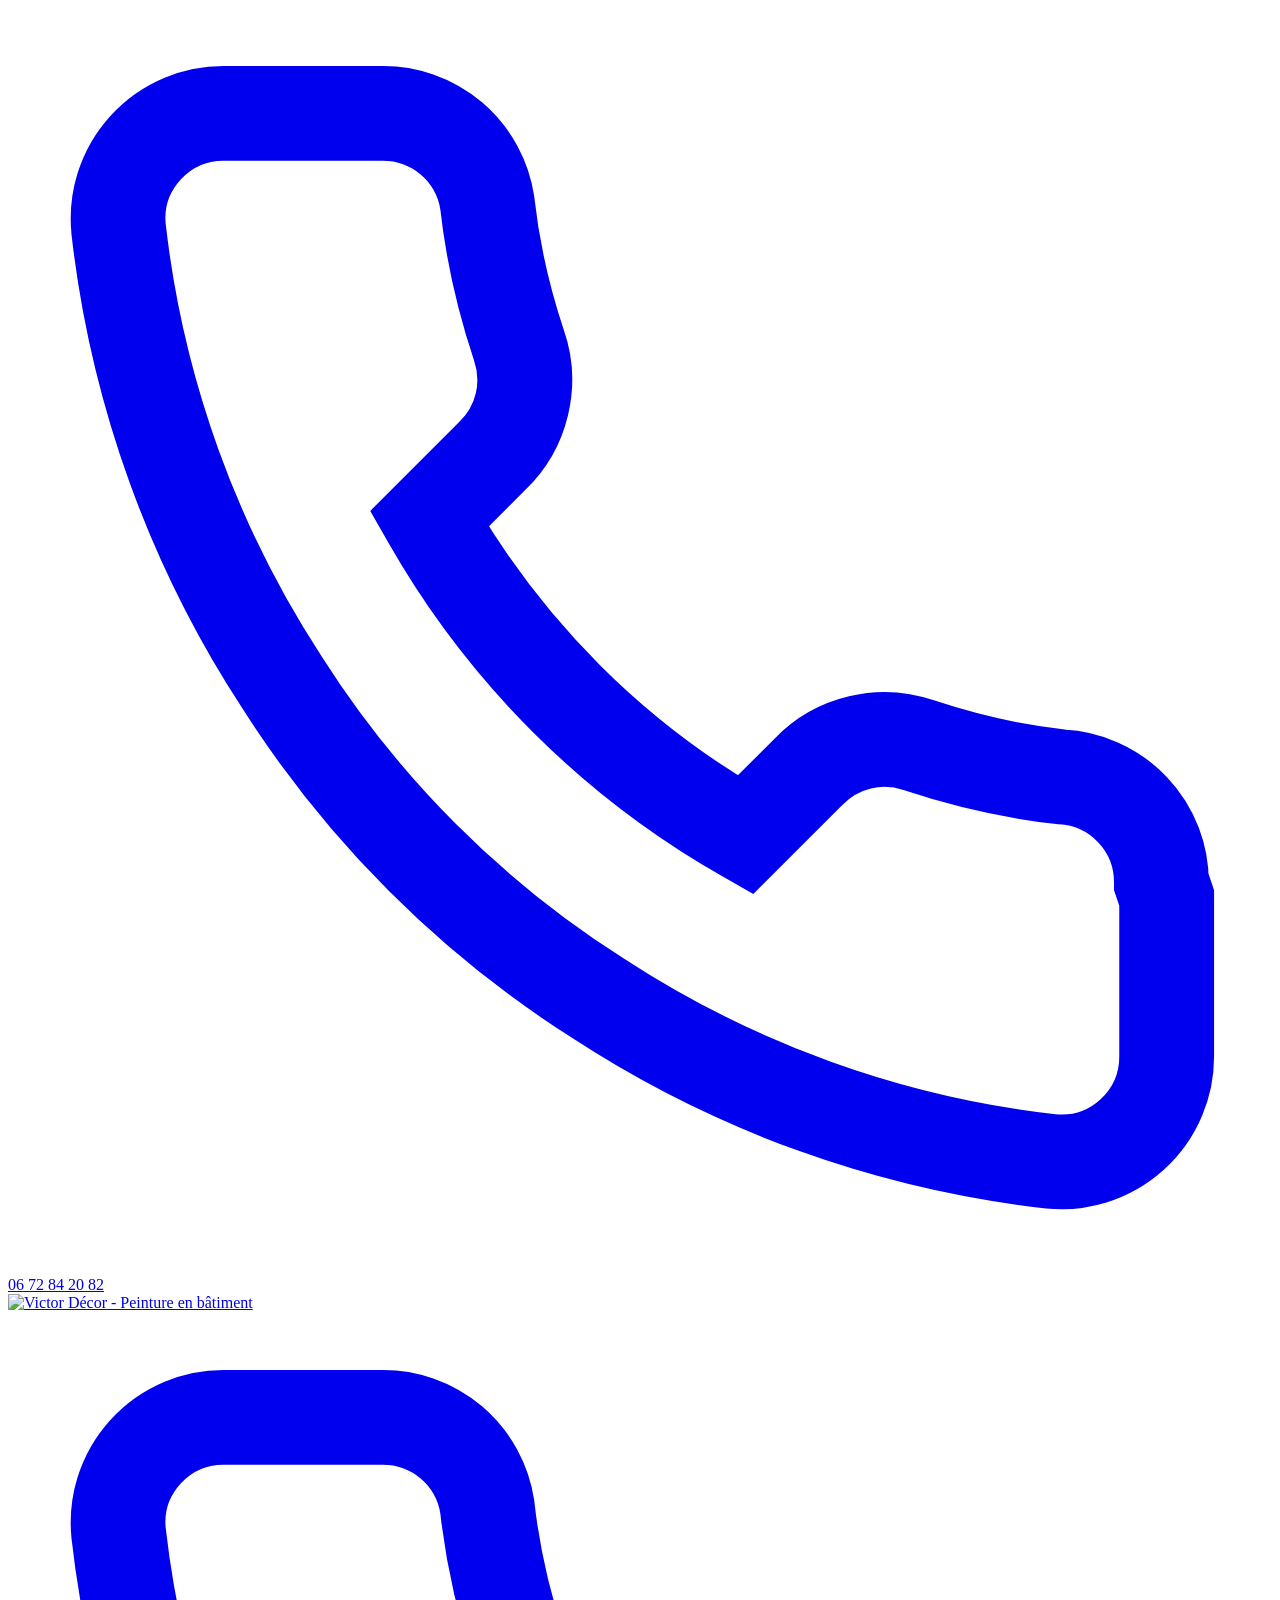
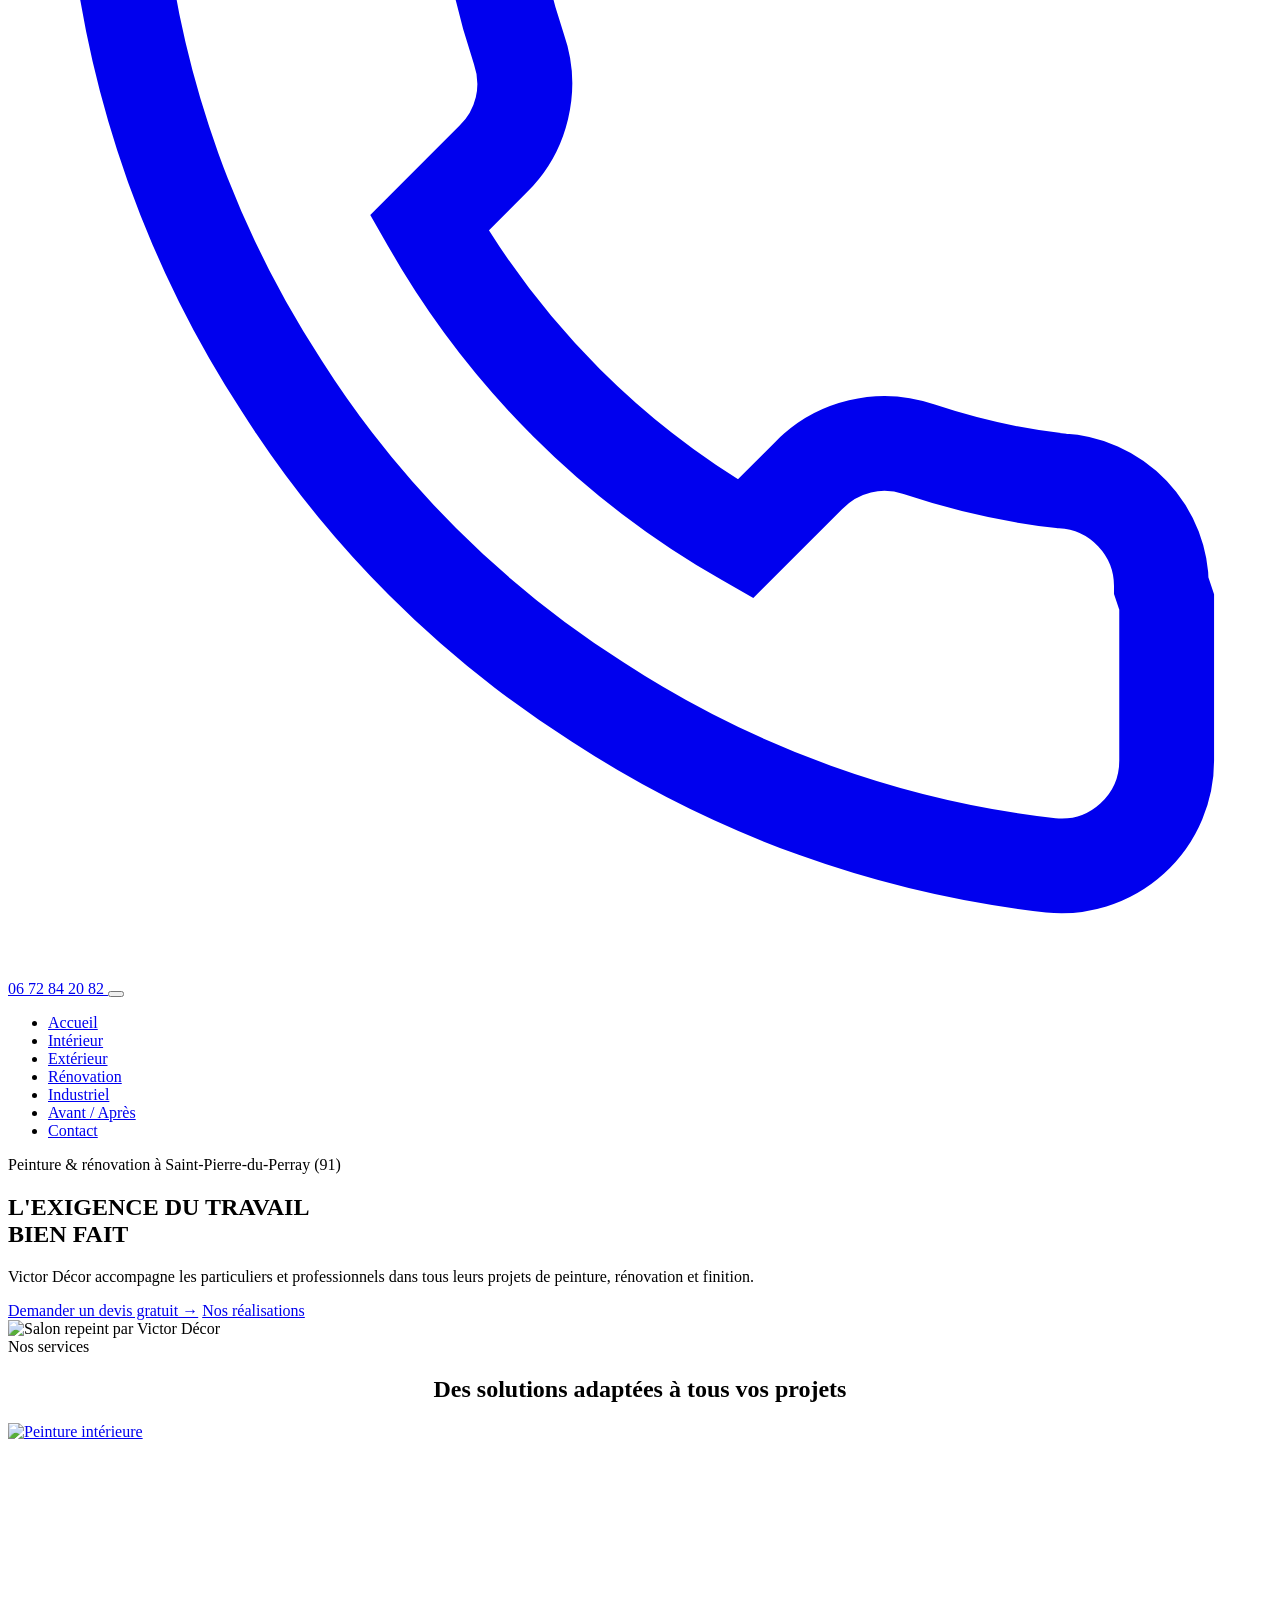
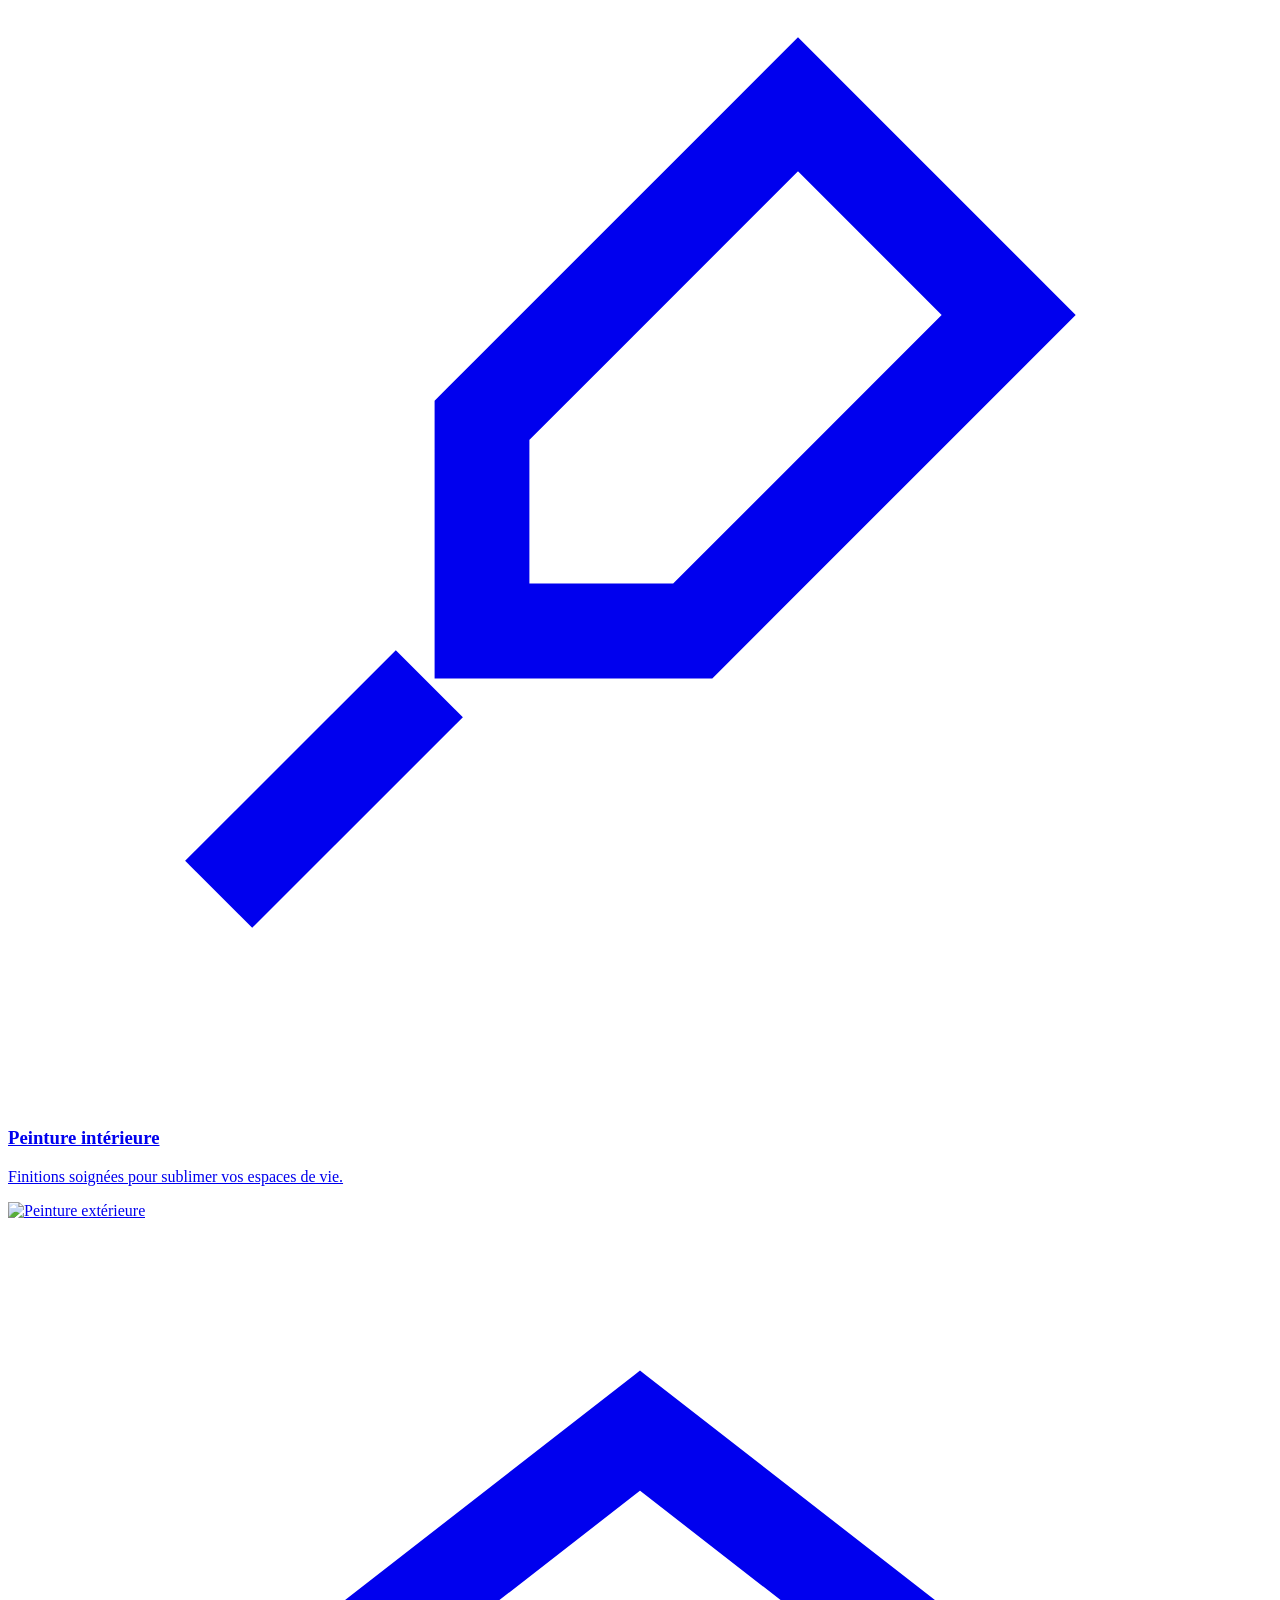
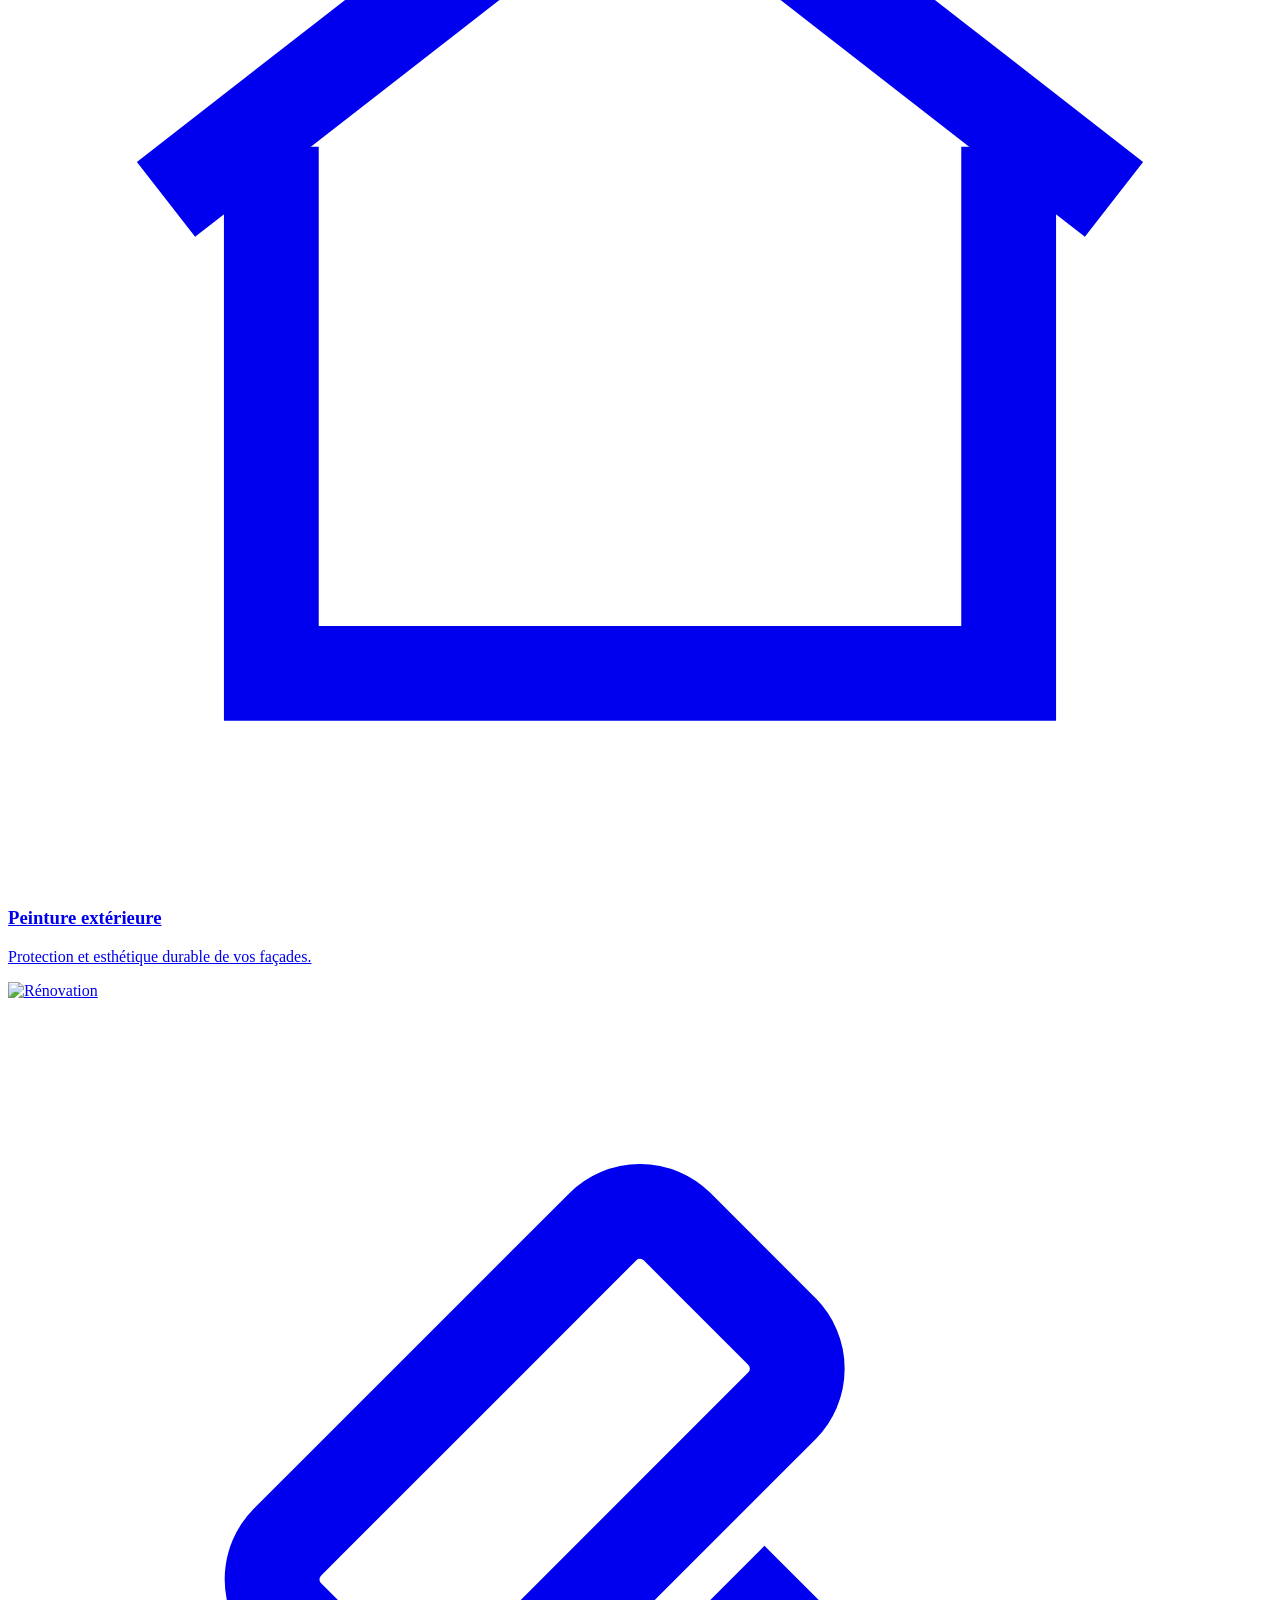
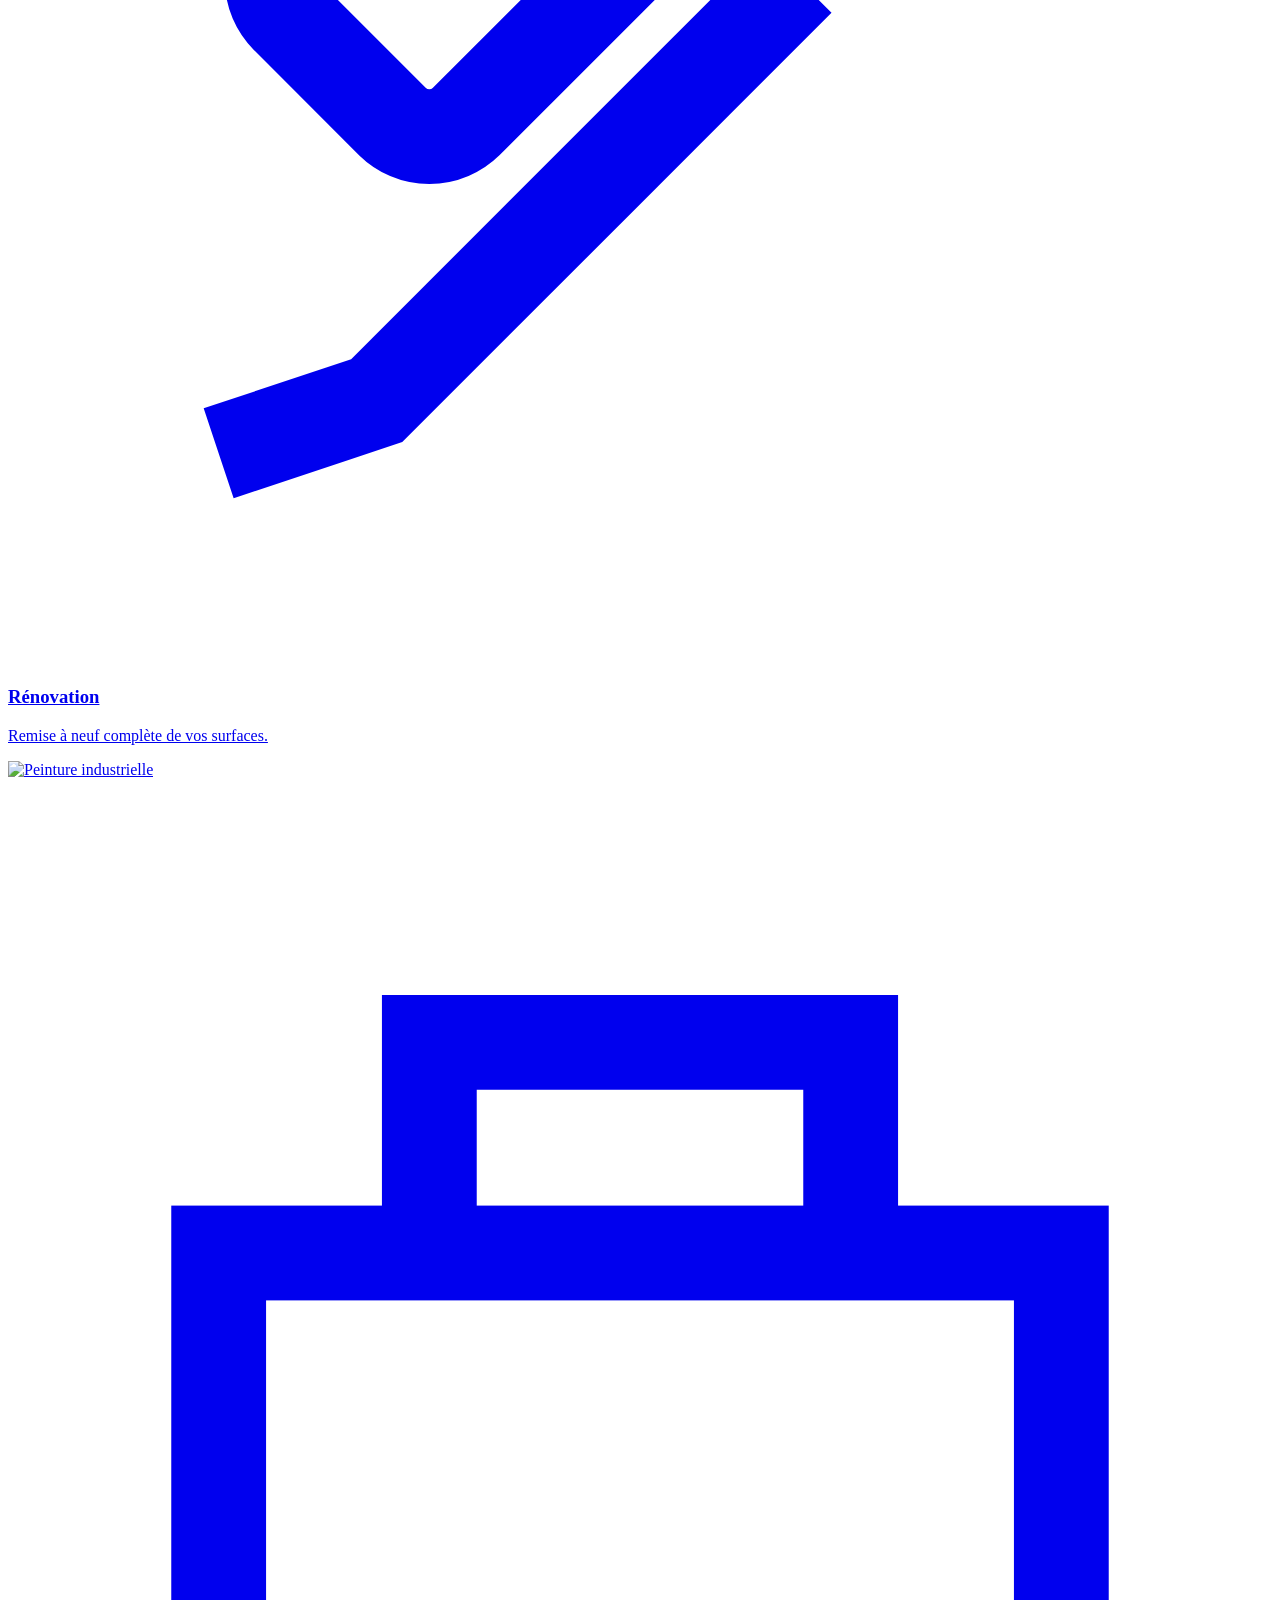
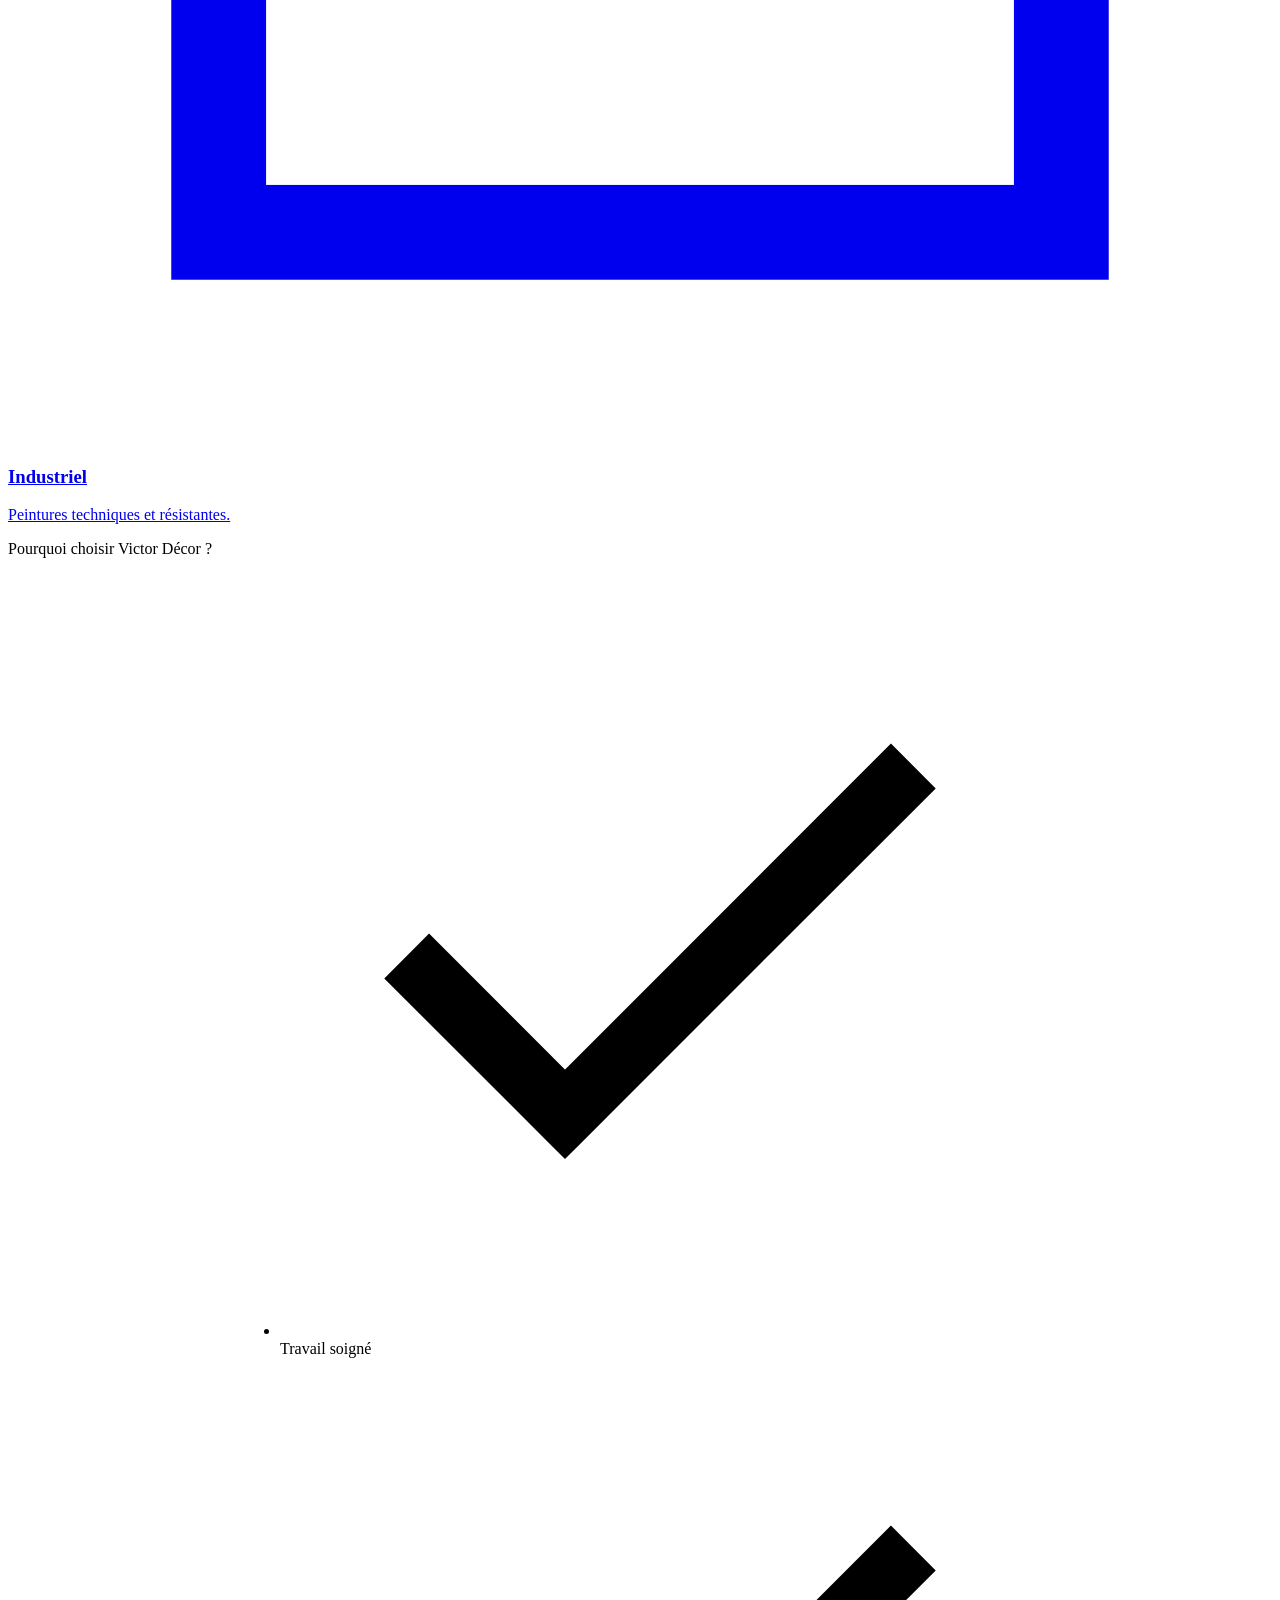
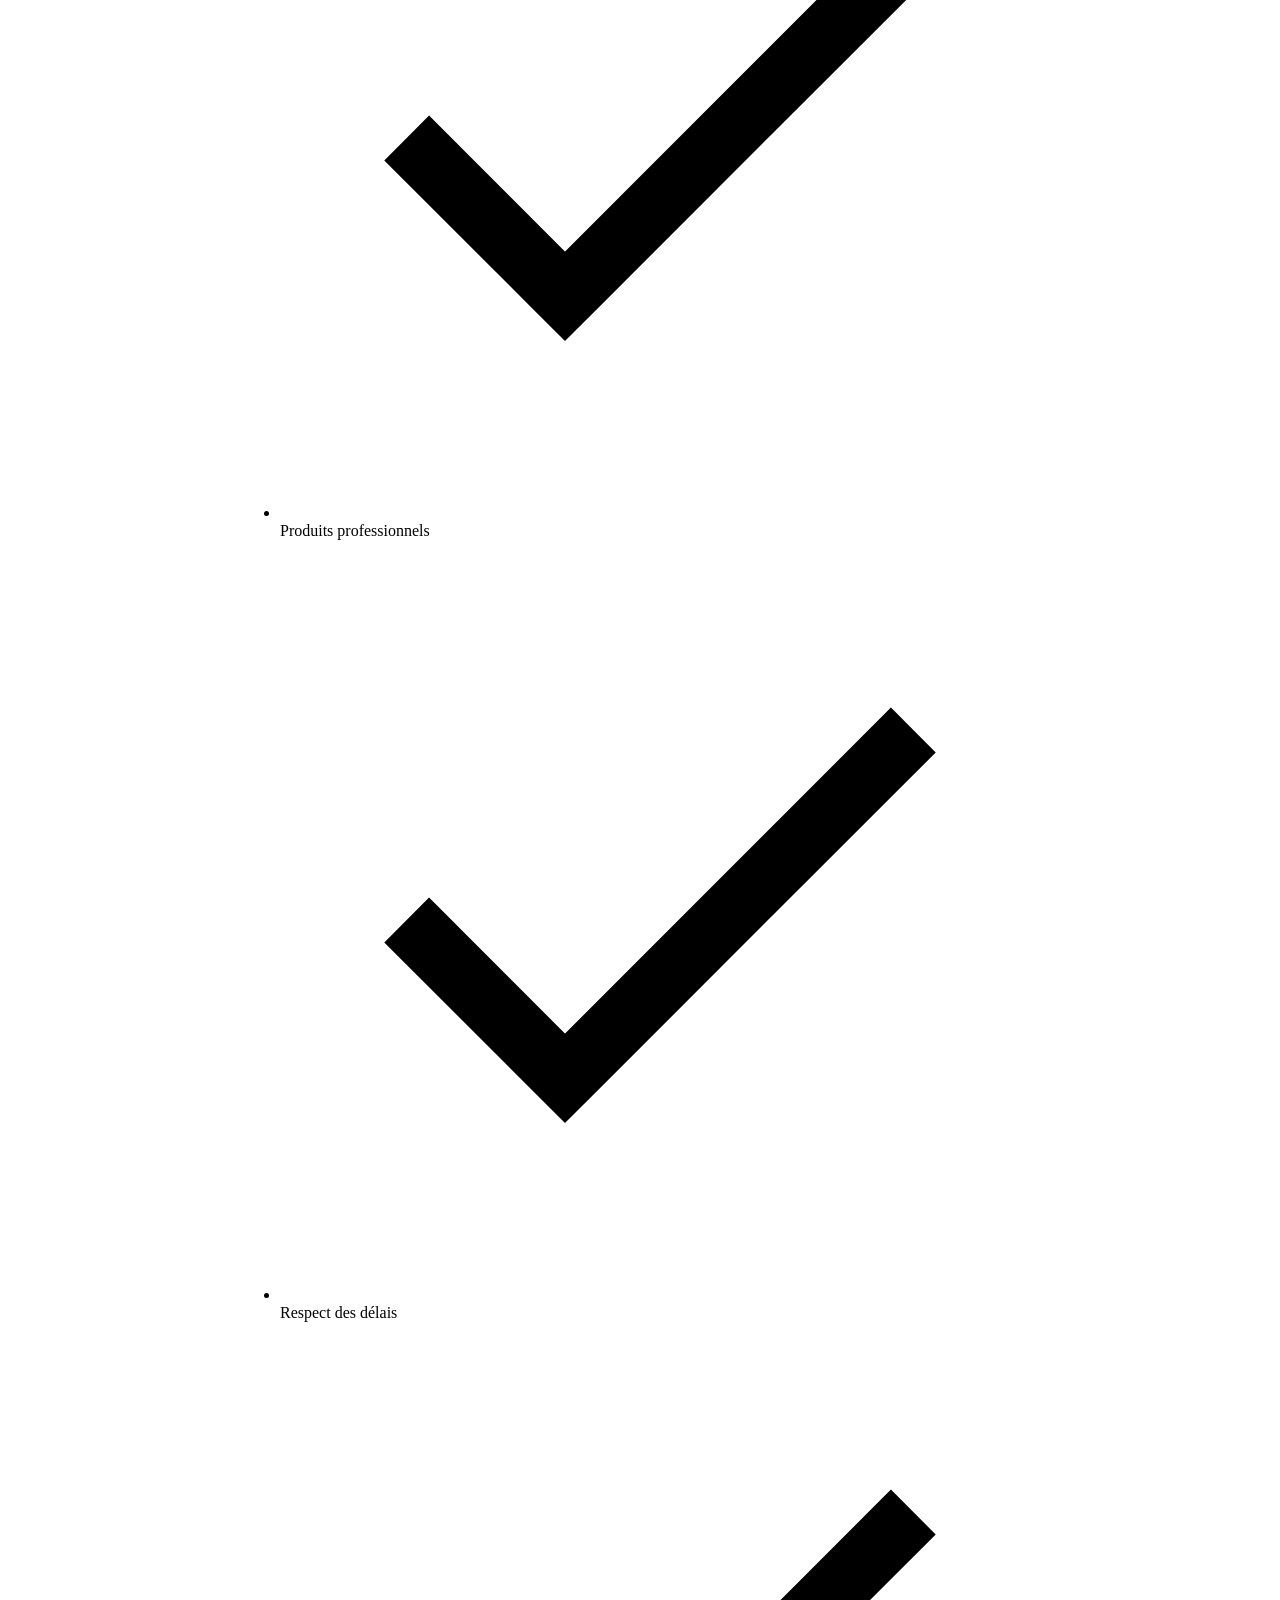
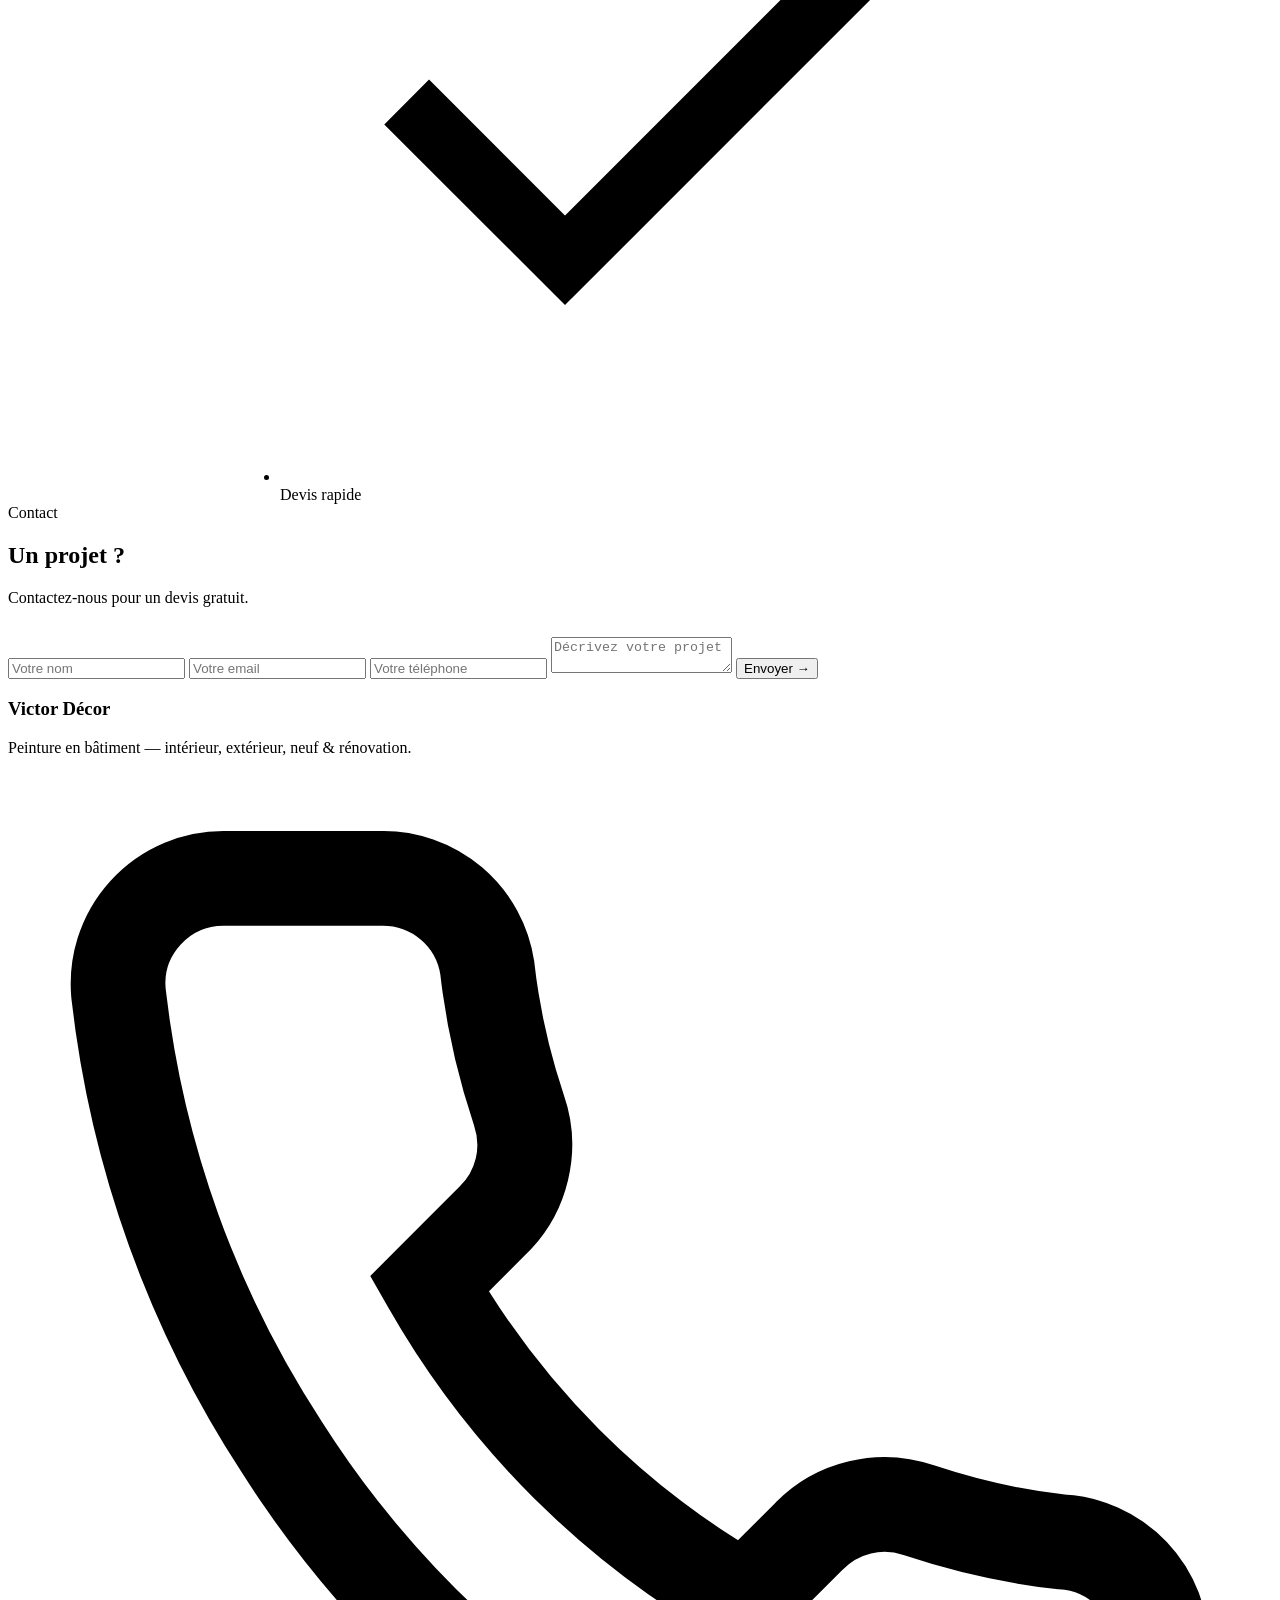
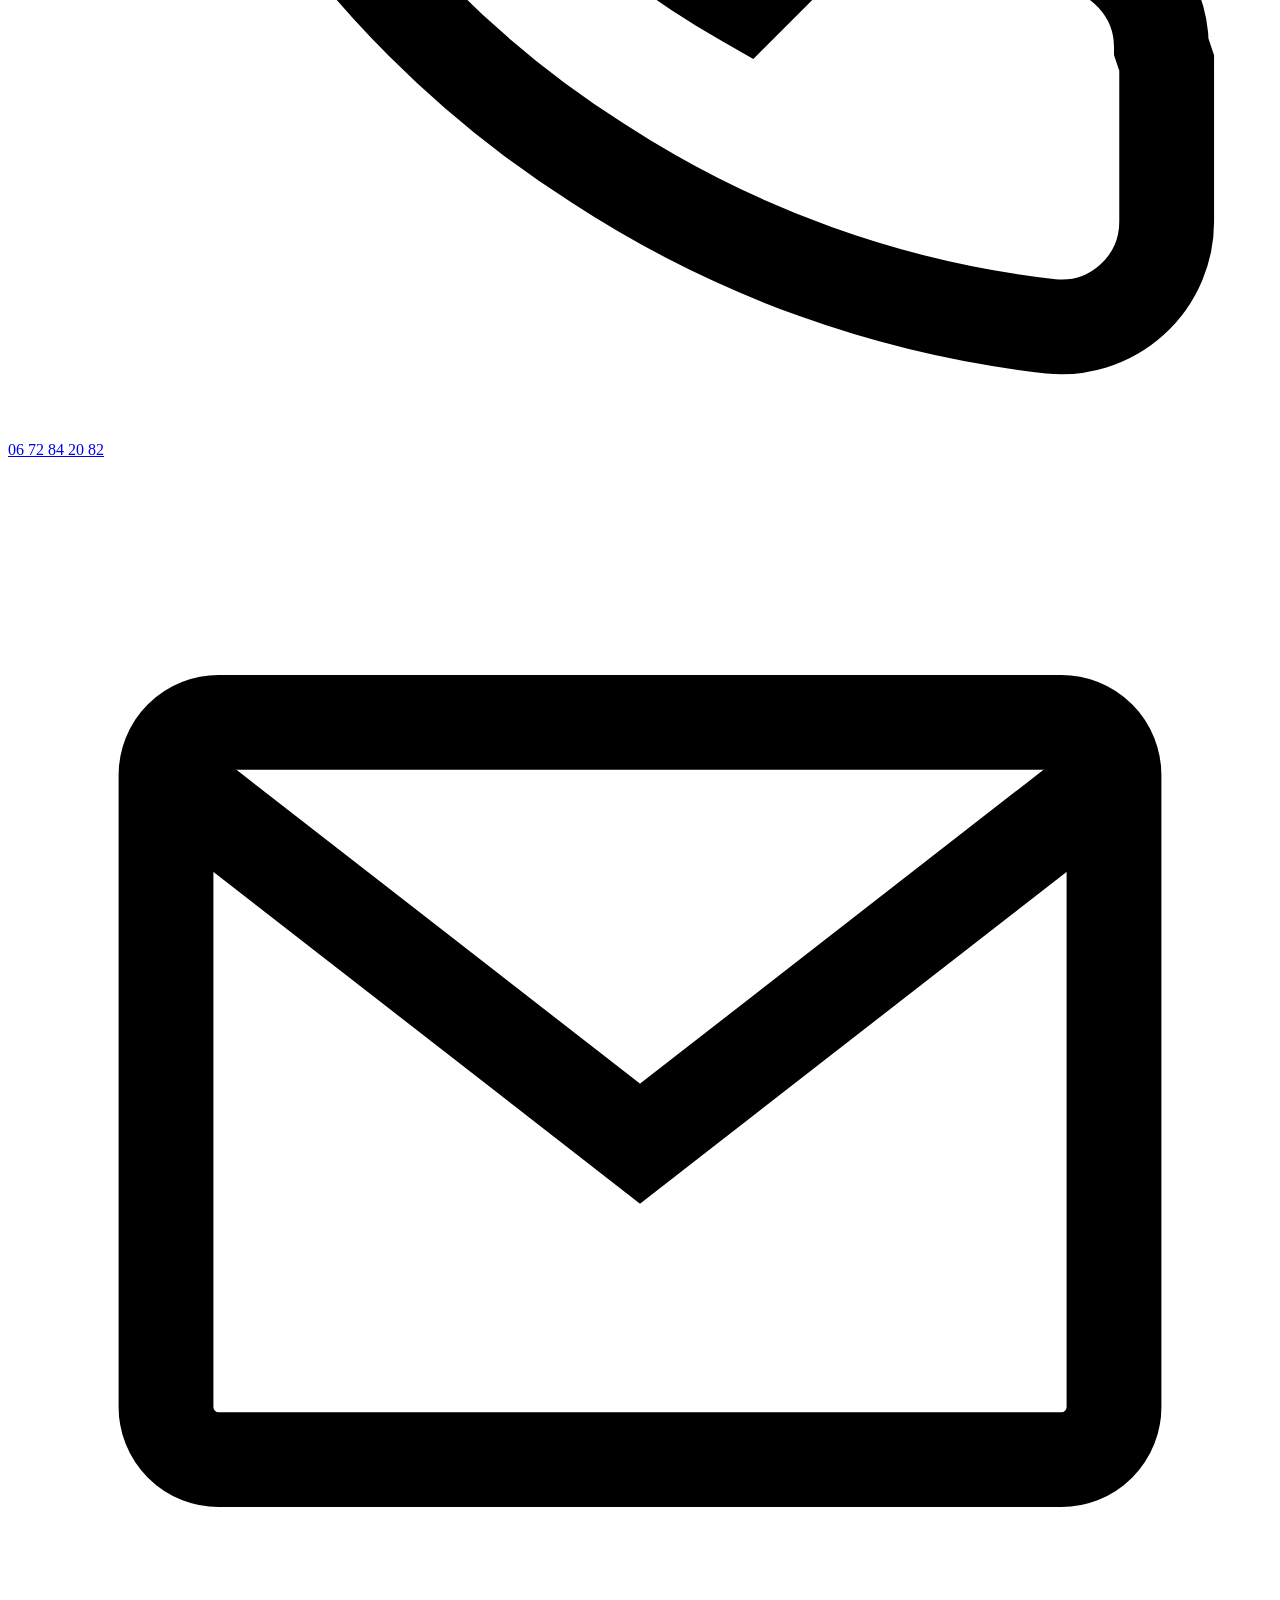
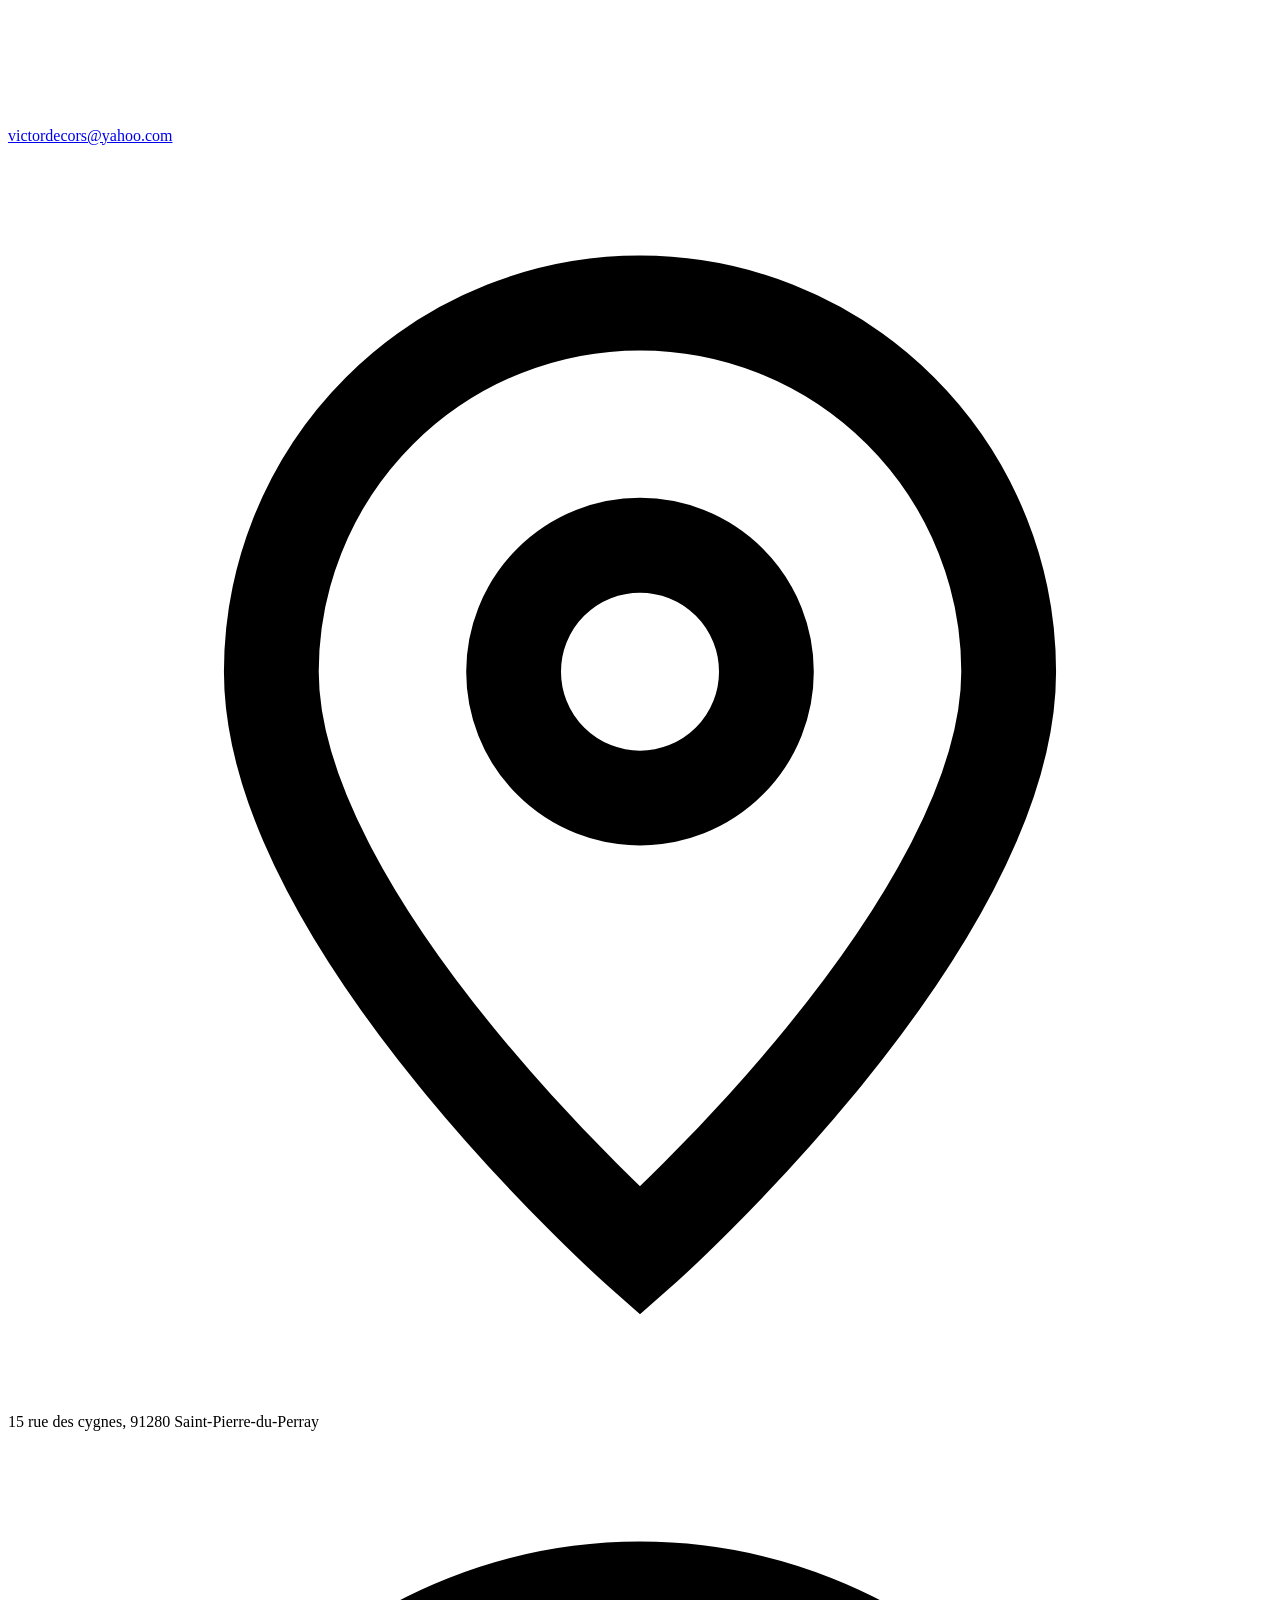
==== index.html @ 783b5455 "Refactor index.html for better structure and content Updated the header and footer sections, added m" ====
<!DOCTYPE html>
<html lang="fr">
<head>
<meta charset="UTF-8">
<meta name="viewport" content="width=device-width, initial-scale=1.0">
<title>Victor Décor | Peinture &amp; Rénovation Essonne</title>
<meta name="description" content="Victor Décor : peinture intérieure, extérieure, rénovation et peinture industrielle à Saint-Pierre-du-Perray et dans toute l'Essonne.">
<link rel="stylesheet" href="styles.css">
</head>
<body>

<div class="header-phone-bar">
  <div class="header-phone-inner">
    <a href="tel:0672842082">
      <svg viewBox="0 0 24 24" fill="none" stroke="currentColor" stroke-width="1.8"><path d="M22 16.9v3a2 2 0 01-2.2 2 19.8 19.8 0 01-8.6-3.1 19.5 19.5 0 01-6-6A19.8 19.8 0 012.1 4.2 2 2 0 014.1 2h3a2 2 0 012 1.7c.1.9.3 1.8.6 2.7a2 2 0 01-.5 2.1L8 9.7a16 16 0 006 6l1.2-1.2a2 2 0 012.1-.5c.9.3 1.8.5 2.7.6a2 2 0 011.9 2z"/></svg>
      06 72 84 20 82
    </a>
  </div>
</div>
<header>
  <div class="header-inner">
    <a href="index.html" class="brand">
      <img src="assets/logo.png" alt="Victor Décor - Peinture en bâtiment" class="brand-logo">
    </a>
    <div class="header-right">
    <a href="tel:0672842082" class="header-call-btn">
      <svg viewBox="0 0 24 24" fill="none" stroke="currentColor" stroke-width="1.8"><path d="M22 16.9v3a2 2 0 01-2.2 2 19.8 19.8 0 01-8.6-3.1 19.5 19.5 0 01-6-6A19.8 19.8 0 012.1 4.2 2 2 0 014.1 2h3a2 2 0 012 1.7c.1.9.3 1.8.6 2.7a2 2 0 01-.5 2.1L8 9.7a16 16 0 006 6l1.2-1.2a2 2 0 012.1-.5c.9.3 1.8.5 2.7.6a2 2 0 011.9 2z"/></svg>
      06 72 84 20 82
    </a>
    <button class="nav-toggle" aria-label="Ouvrir le menu" onclick="document.getElementById('mainNav').classList.toggle('open')">
      <span></span><span></span><span></span>
    </button>
    <nav id="mainNav">
      <ul>
        <li><a href="index.html" class="active">Accueil</a></li>
        <li><a href="peinture-interieure.html">Intérieur</a></li>
        <li><a href="peinture-exterieure.html">Extérieur</a></li>
        <li><a href="renovation.html">Rénovation</a></li>
        <li><a href="peinture-industrielle.html">Industriel</a></li>
        <li><a href="avant-apres.html">Avant / Après</a></li>
        <li><a href="#contact">Contact</a></li>
      </ul>
    </nav>
    </div>
  </div>
</header>

<section class="hero" id="accueil">
  <div class="hero-content">
    <div class="eyebrow">Peinture &amp; rénovation à Saint-Pierre-du-Perray (91)</div>
    <h1>L'EXIGENCE DU TRAVAIL<br><span>BIEN FAIT</span></h1>
    <p>Victor Décor accompagne les particuliers et professionnels dans tous leurs projets de peinture, rénovation et finition.</p>
    <div class="hero-ctas">
      <a href="#contact" class="btn btn-gold">Demander un devis gratuit →</a>
      <a href="avant-apres.html" class="btn btn-outline">Nos réalisations</a>
    </div>
  </div>
  <div class="hero-image">
    <img src="https://images.unsplash.com/photo-1618221195710-dd6b41faaea6?q=80&w=1200&auto=format&fit=crop" alt="Salon repeint par Victor Décor">
  </div>
</section>

<section class="block">
  <div class="wrap">
    <div class="eyebrow center" style="justify-content:center;margin:0 auto 14px;">Nos services</div>
    <h2 style="text-align:center;">Des solutions adaptées à tous vos projets</h2>
    <div class="underline center"></div>
    <div class="cards">
      <a href="peinture-interieure.html" class="card-link">
        <div class="card">
          <div class="card-img"><img src="https://images.unsplash.com/photo-1615529182904-14819c35db37?q=80&w=800&auto=format&fit=crop" alt="Peinture intérieure"></div>
          <div class="card-icon"><svg viewBox="0 0 24 24" fill="none" stroke="currentColor" stroke-width="1.8"><path d="M9 11l6-6 4 4-6 6H9v-4z"/><path d="M4 20l4-4"/></svg></div>
          <div class="card-body">
            <h3>Peinture intérieure</h3>
            <p>Finitions soignées pour sublimer vos espaces de vie.</p>
          </div>
        </div>
      </a>
      <a href="peinture-exterieure.html" class="card-link">
        <div class="card">
          <div class="card-img"><img src="https://images.unsplash.com/photo-1600585154340-be6161a56a0c?q=80&w=800&auto=format&fit=crop" alt="Peinture extérieure"></div>
          <div class="card-icon"><svg viewBox="0 0 24 24" fill="none" stroke="currentColor" stroke-width="1.8"><path d="M3 11l9-7 9 7"/><path d="M5 10v10h14V10"/></svg></div>
          <div class="card-body">
            <h3>Peinture extérieure</h3>
            <p>Protection et esthétique durable de vos façades.</p>
          </div>
        </div>
      </a>
      <a href="renovation.html" class="card-link">
        <div class="card">
          <div class="card-img"><img src="https://images.unsplash.com/photo-1581858726788-75bc0f6a952d?q=80&w=800&auto=format&fit=crop" alt="Rénovation"></div>
          <div class="card-icon"><svg viewBox="0 0 24 24" fill="none" stroke="currentColor" stroke-width="1.8"><path d="M14.7 6.3a1 1 0 010 1.4l-6 6a1 1 0 01-1.4 0l-2-2a1 1 0 010-1.4l6-6a1 1 0 011.4 0l2 2z"/><path d="M4 20l3-1 8-8"/></svg></div>
          <div class="card-body">
            <h3>Rénovation</h3>
            <p>Remise à neuf complète de vos surfaces.</p>
          </div>
        </div>
      </a>
      <a href="peinture-industrielle.html" class="card-link">
        <div class="card">
          <div class="card-img"><img src="https://images.unsplash.com/photo-1553413077-190dd305871c?q=80&w=800&auto=format&fit=crop" alt="Peinture industrielle"></div>
          <div class="card-icon"><svg viewBox="0 0 24 24" fill="none" stroke="currentColor" stroke-width="1.8"><rect x="4" y="9" width="16" height="11"/><path d="M8 9V5h8v4"/></svg></div>
          <div class="card-body">
            <h3>Industriel</h3>
            <p>Peintures techniques et résistantes.</p>
          </div>
        </div>
      </a>
    </div>
  </div>
</section>

<section class="why">
  <div class="wrap">
    <div class="eyebrow center">Pourquoi choisir Victor Décor ?</div>
    <br>
    <ul class="checklist on-navy" style="max-width:760px;margin:0 auto;">
      <li><svg viewBox="0 0 24 24" fill="none" stroke="currentColor" stroke-width="2"><path d="M20 6L9 17l-5-5"/></svg> Travail soigné</li>
      <li><svg viewBox="0 0 24 24" fill="none" stroke="currentColor" stroke-width="2"><path d="M20 6L9 17l-5-5"/></svg> Produits professionnels</li>
      <li><svg viewBox="0 0 24 24" fill="none" stroke="currentColor" stroke-width="2"><path d="M20 6L9 17l-5-5"/></svg> Respect des délais</li>
      <li><svg viewBox="0 0 24 24" fill="none" stroke="currentColor" stroke-width="2"><path d="M20 6L9 17l-5-5"/></svg> Devis rapide</li>
    </ul>
  </div>
</section>

<section class="block" id="contact">
  <div class="wrap">
    <div class="eyebrow">Contact</div>
    <h2>Un projet ?</h2>
    <p class="lede">Contactez-nous pour un devis gratuit.</p>
    <div class="contact-form" style="margin-top:30px;">
      <form action="mailto:victordecors@yahoo.com" method="post" enctype="text/plain">
        <input type="text" name="nom" placeholder="Votre nom" required>
        <input type="email" name="email" placeholder="Votre email" required>
        <input type="tel" name="telephone" placeholder="Votre téléphone">
        <textarea name="message" placeholder="Décrivez votre projet" required></textarea>
        <button type="submit" class="btn btn-gold">Envoyer →</button>
      </form>
      <div class="contact-info">
        <h3>Victor Décor</h3>
        <p>Peinture en bâtiment — intérieur, extérieur, neuf &amp; rénovation.</p>
        <div class="cs-contact-item">
          <svg viewBox="0 0 24 24" fill="none" stroke="currentColor" stroke-width="1.8"><path d="M22 16.9v3a2 2 0 01-2.2 2 19.8 19.8 0 01-8.6-3.1 19.5 19.5 0 01-6-6A19.8 19.8 0 012.1 4.2 2 2 0 014.1 2h3a2 2 0 012 1.7c.1.9.3 1.8.6 2.7a2 2 0 01-.5 2.1L8 9.7a16 16 0 006 6l1.2-1.2a2 2 0 012.1-.5c.9.3 1.8.5 2.7.6a2 2 0 011.9 2z"/></svg>
          <a href="tel:0672842082">06 72 84 20 82</a>
        </div>
        <div class="cs-contact-item">
          <svg viewBox="0 0 24 24" fill="none" stroke="currentColor" stroke-width="1.8"><rect x="3" y="5" width="18" height="14" rx="1"/><path d="M3 6l9 7 9-7"/></svg>
          <a href="mailto:victordecors@yahoo.com">victordecors@yahoo.com</a>
        </div>
        <div class="cs-contact-item">
          <svg viewBox="0 0 24 24" fill="none" stroke="currentColor" stroke-width="1.8"><path d="M12 21s-7-6.2-7-11a7 7 0 0114 0c0 4.8-7 11-7 11z"/><circle cx="12" cy="10" r="2.4"/></svg>
          15 rue des cygnes, 91280 Saint-Pierre-du-Perray
        </div>
        <div class="cs-contact-item">
          <svg viewBox="0 0 24 24" fill="none" stroke="currentColor" stroke-width="1.8"><circle cx="12" cy="12" r="9"/><path d="M3 12h18M12 3a14 14 0 010 18M12 3a14 14 0 000 18"/></svg>
          <a href="https://www.victor-decor.fr" target="_blank" rel="noopener">www.victor-decor.fr</a>
        </div>
        <div class="cs-contact-item">
          <svg viewBox="0 0 24 24" fill="none" stroke="currentColor" stroke-width="1.8"><rect x="2" y="2" width="20" height="20" rx="5"/><circle cx="12" cy="12" r="4"/><circle cx="17.5" cy="6.5" r="1.2" fill="currentColor" stroke="none"/></svg>
          Instagram — Victordecor35
        </div>
        <div class="cs-contact-item">
          <svg viewBox="0 0 24 24" fill="none" stroke="currentColor" stroke-width="1.8"><path d="M18 2h-3a5 5 0 00-5 5v3H7v4h3v8h4v-8h3l1-4h-4V7a1 1 0 011-1h3z"/></svg>
          Facebook — Victordecor
        </div>
      </div>
    </div>
  </div>
</section>

<section class="footer-card">
  <div class="wrap footer-card-inner">
    <img src="assets/carte-de-visite.png" alt="Carte de visite Victor Décor">
  </div>
</section>

<div class="footer-social">
  <div class="wrap footer-social-inner">
    <div class="footer-social-item">
      <svg viewBox="0 0 24 24" fill="none" stroke="currentColor" stroke-width="1.8"><path d="M12 21s-7-6.2-7-11a7 7 0 0114 0c0 4.8-7 11-7 11z"/><circle cx="12" cy="10" r="2.4"/></svg>
      15 rue des cygnes, 91280 Saint-Pierre-du-Perray
    </div>
    <div class="footer-social-item">
      <svg viewBox="0 0 24 24" fill="none" stroke="currentColor" stroke-width="1.8"><circle cx="12" cy="12" r="9"/><path d="M3 12h18M12 3a14 14 0 010 18M12 3a14 14 0 000 18"/></svg>
      www.victor-decor.fr
    </div>
    <div class="footer-social-item">
      <svg viewBox="0 0 24 24" fill="currentColor"><rect x="2" y="2" width="20" height="20" rx="5" fill="none" stroke="currentColor" stroke-width="1.8"/><circle cx="12" cy="12" r="4" fill="none" stroke="currentColor" stroke-width="1.8"/><circle cx="17.5" cy="6.5" r="1.2"/></svg>
      Victordecor35
    </div>
    <div class="footer-social-item">
      <svg viewBox="0 0 24 24" fill="none" stroke="currentColor" stroke-width="1.8"><path d="M18 2h-3a5 5 0 00-5 5v3H7v4h3v8h4v-8h3l1-4h-4V7a1 1 0 011-1h3z"/></svg>
      Victordecor
    </div>
  </div>
</div>

<footer>
  <div class="wrap footer-inner">
    <span>© 2025 Victor Décor - Tous droits réservés</span>
    <a href="#">Mentions légales</a>
  </div>
</footer>

<script>
document.getElementById('mainNav').querySelectorAll('a').forEach(a=>{
  a.addEventListener('click', ()=>document.getElementById('mainNav').classList.remove('open'));
});
</script>
</body>
</html>
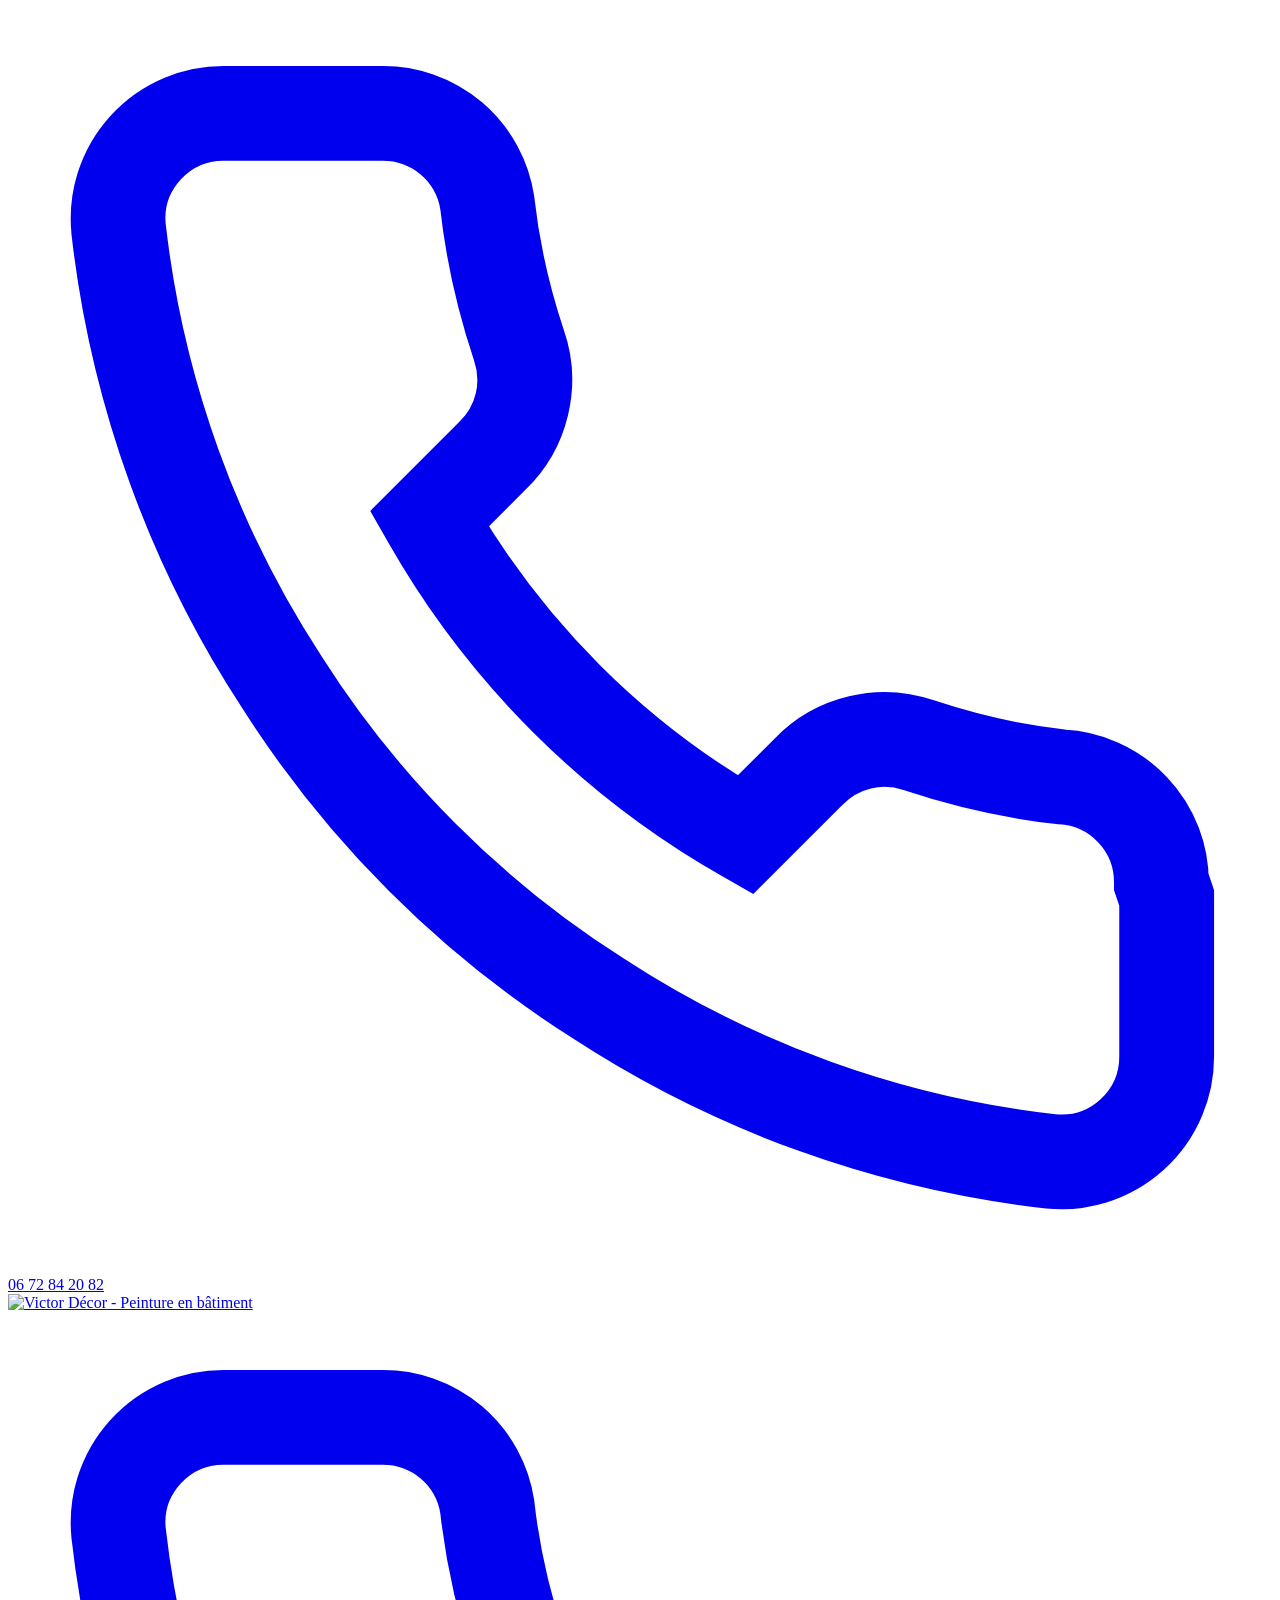
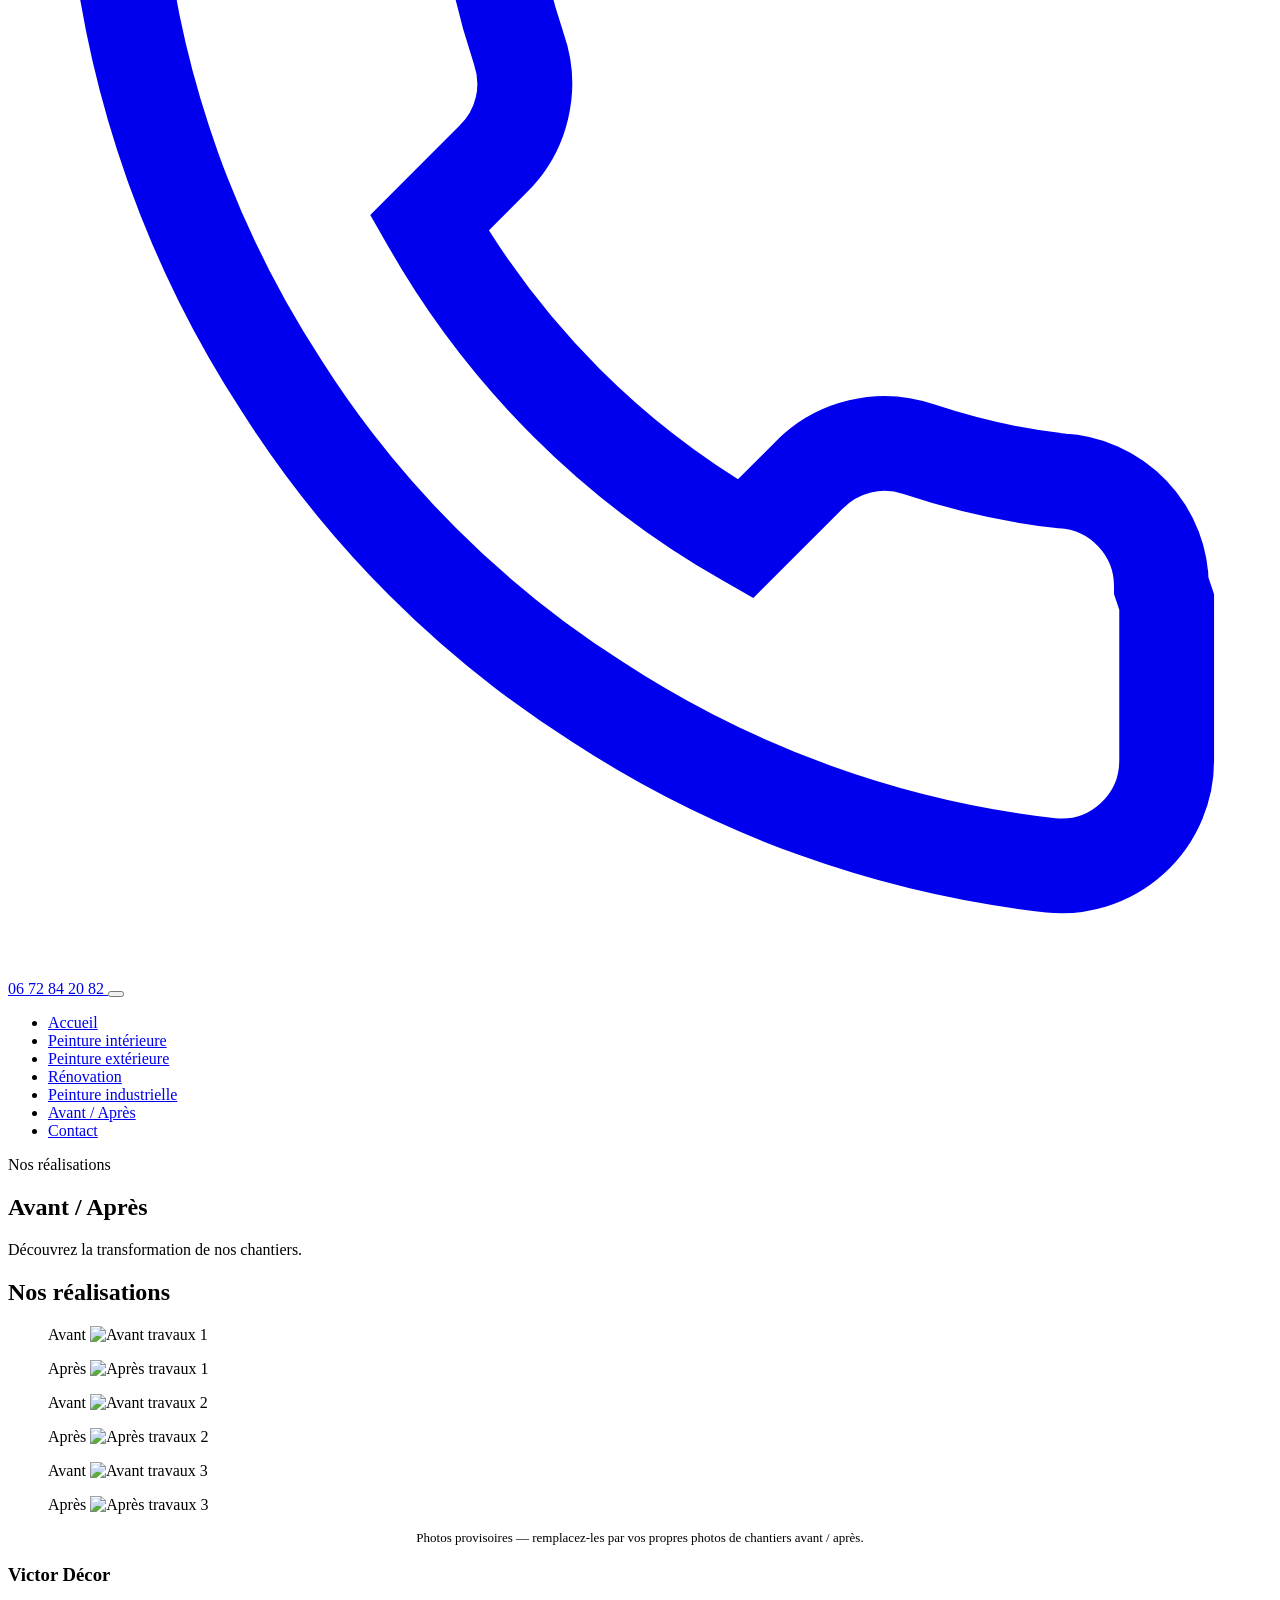
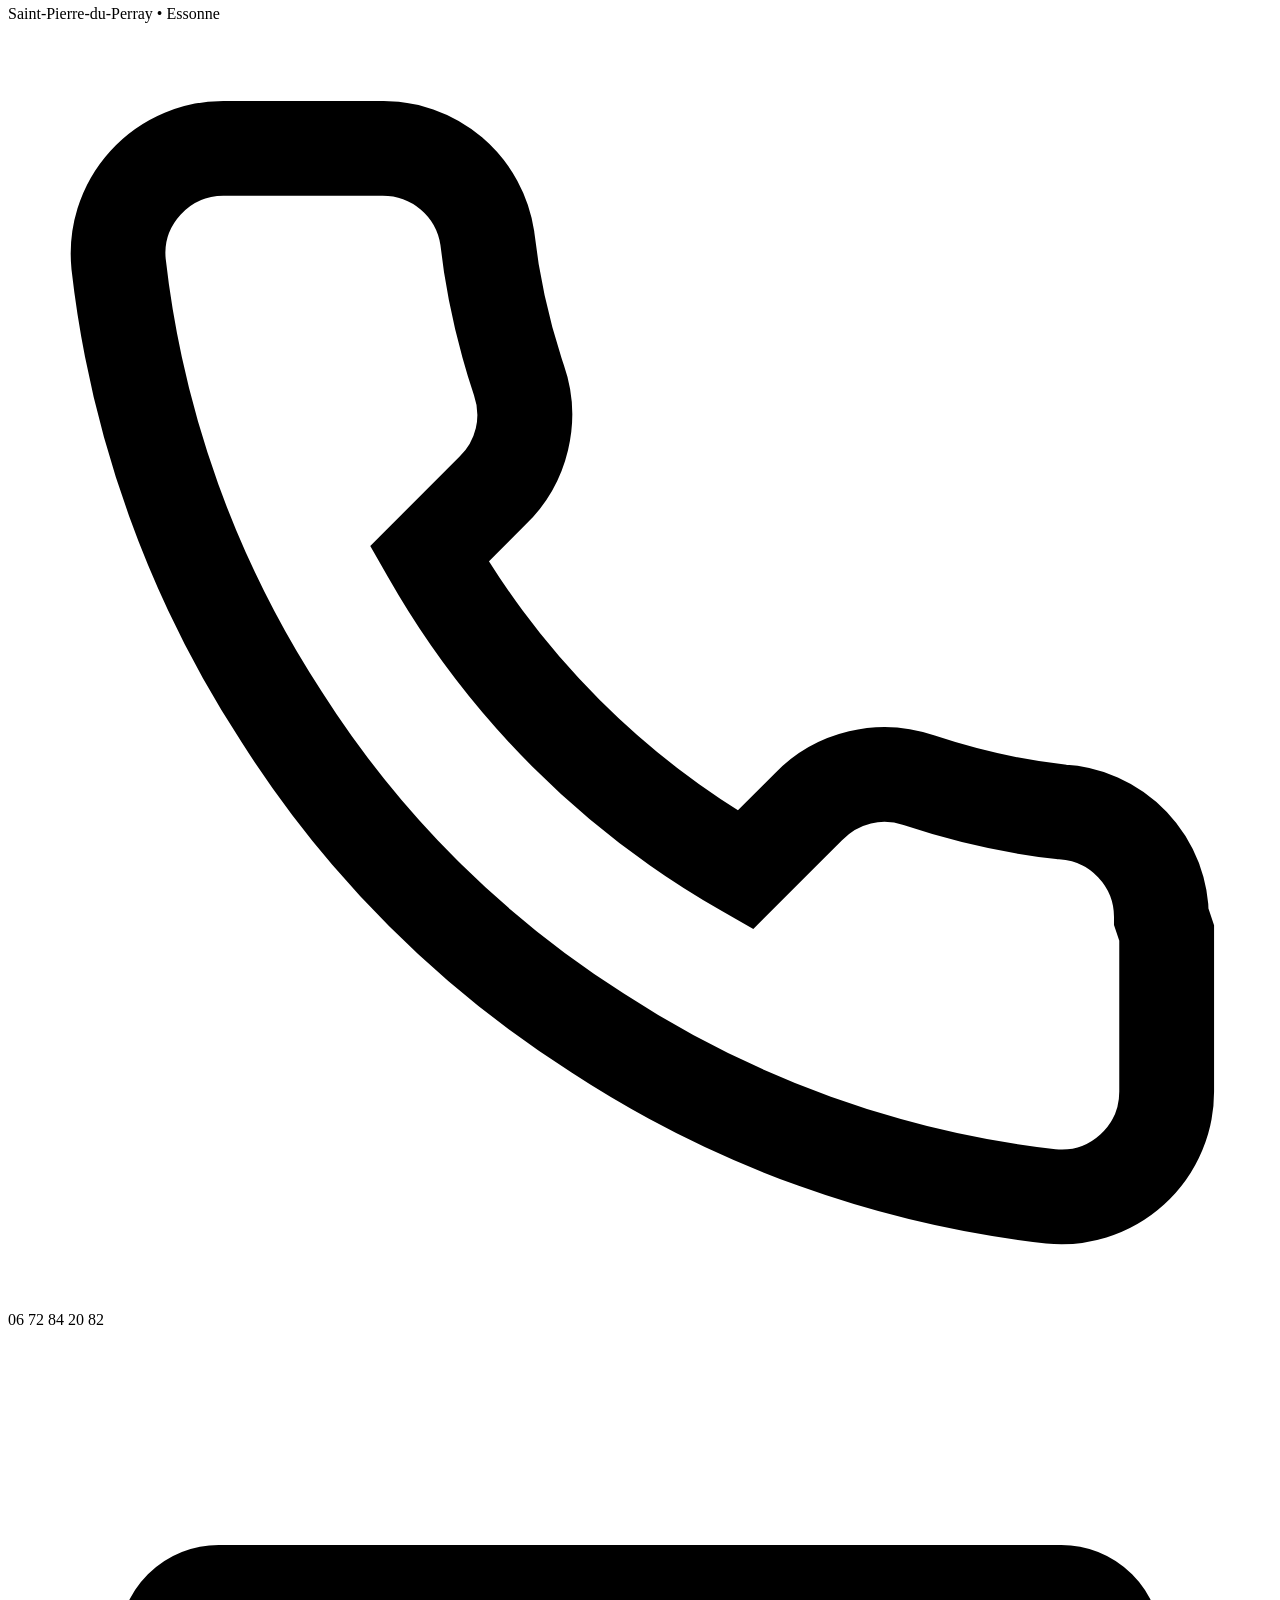
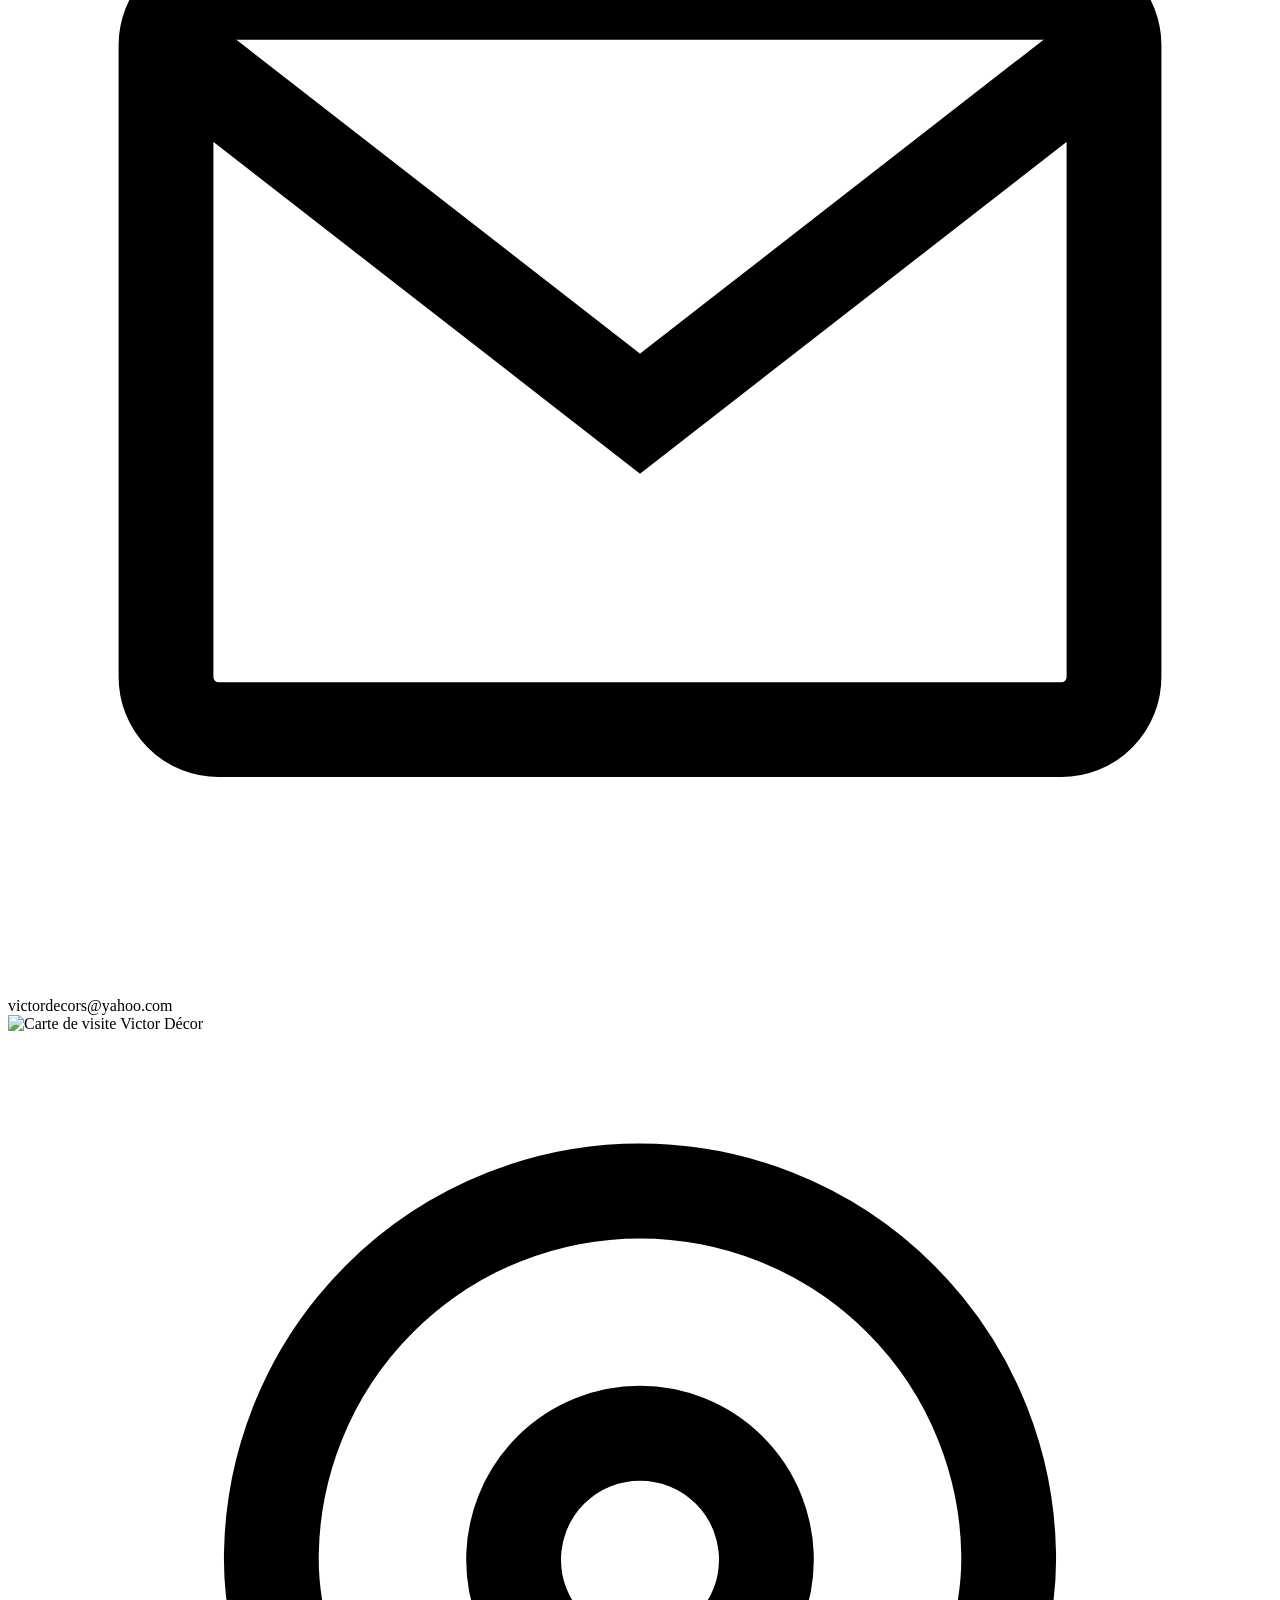
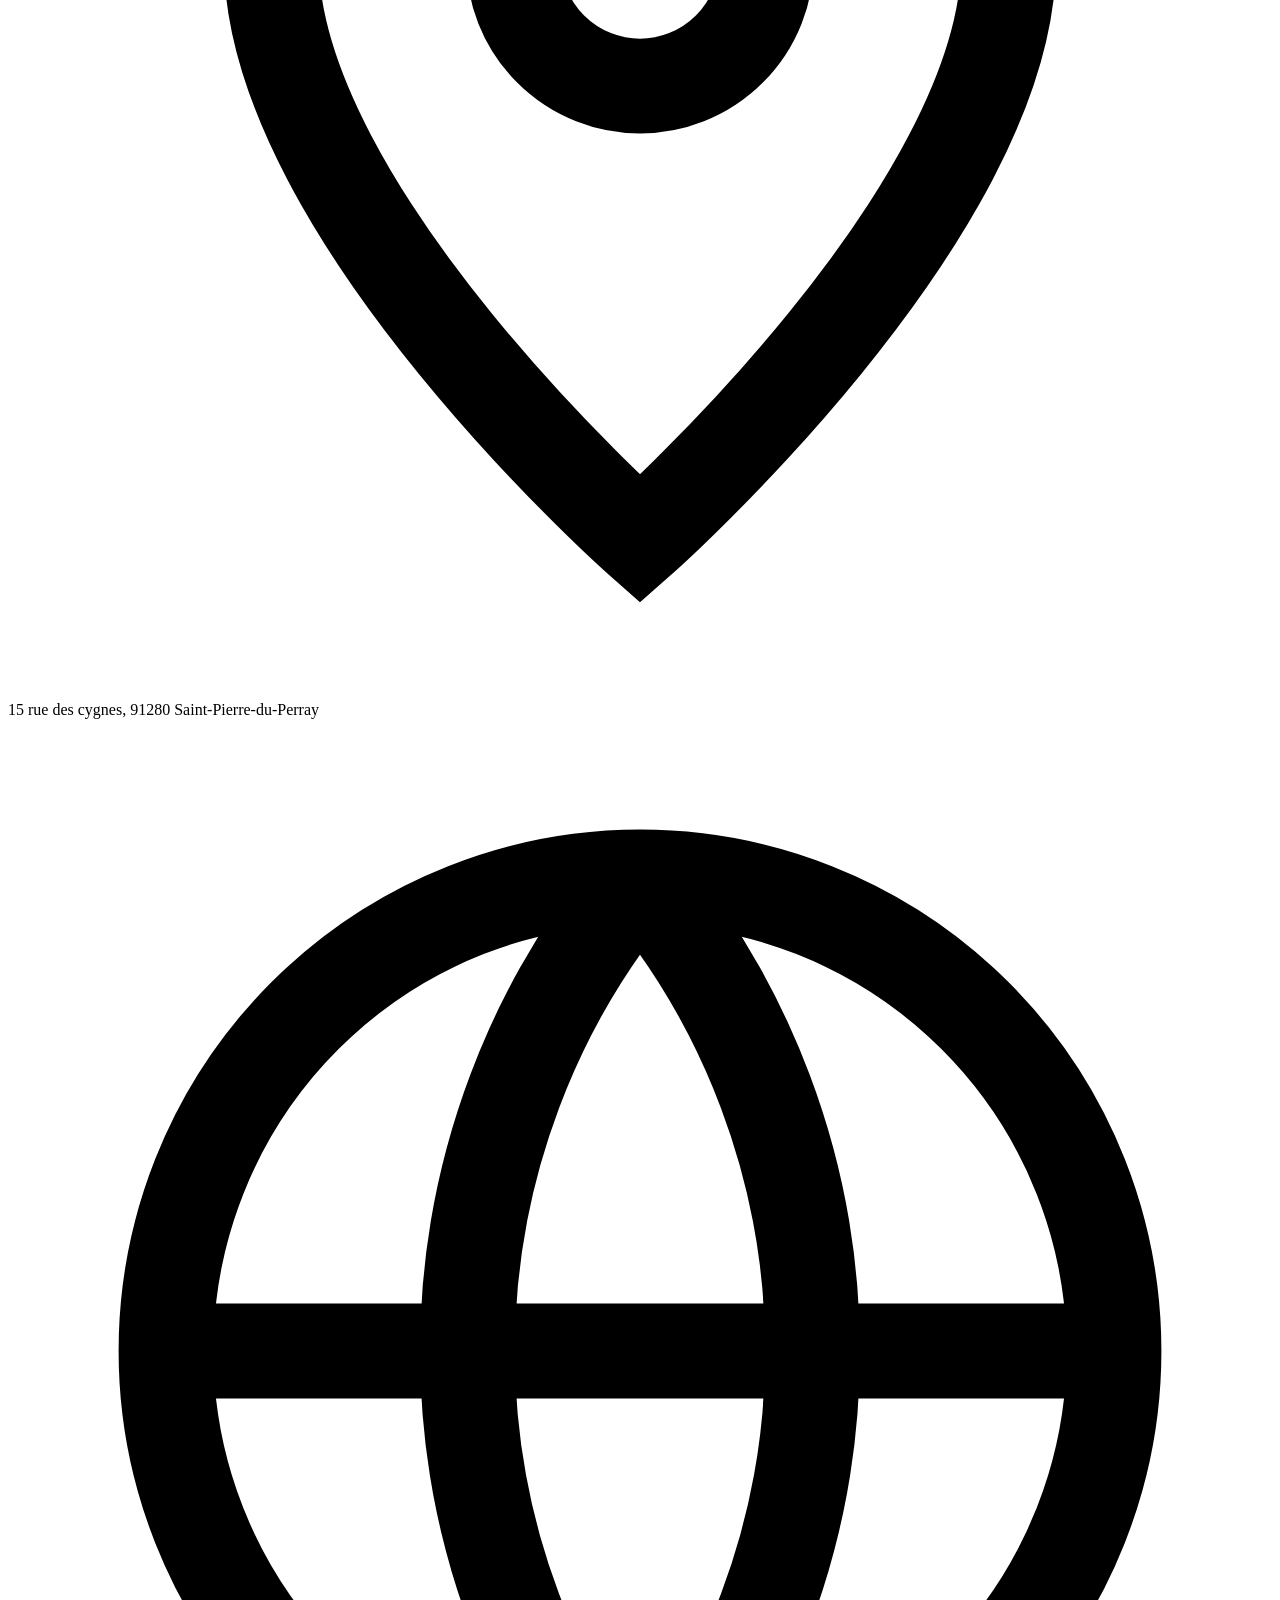
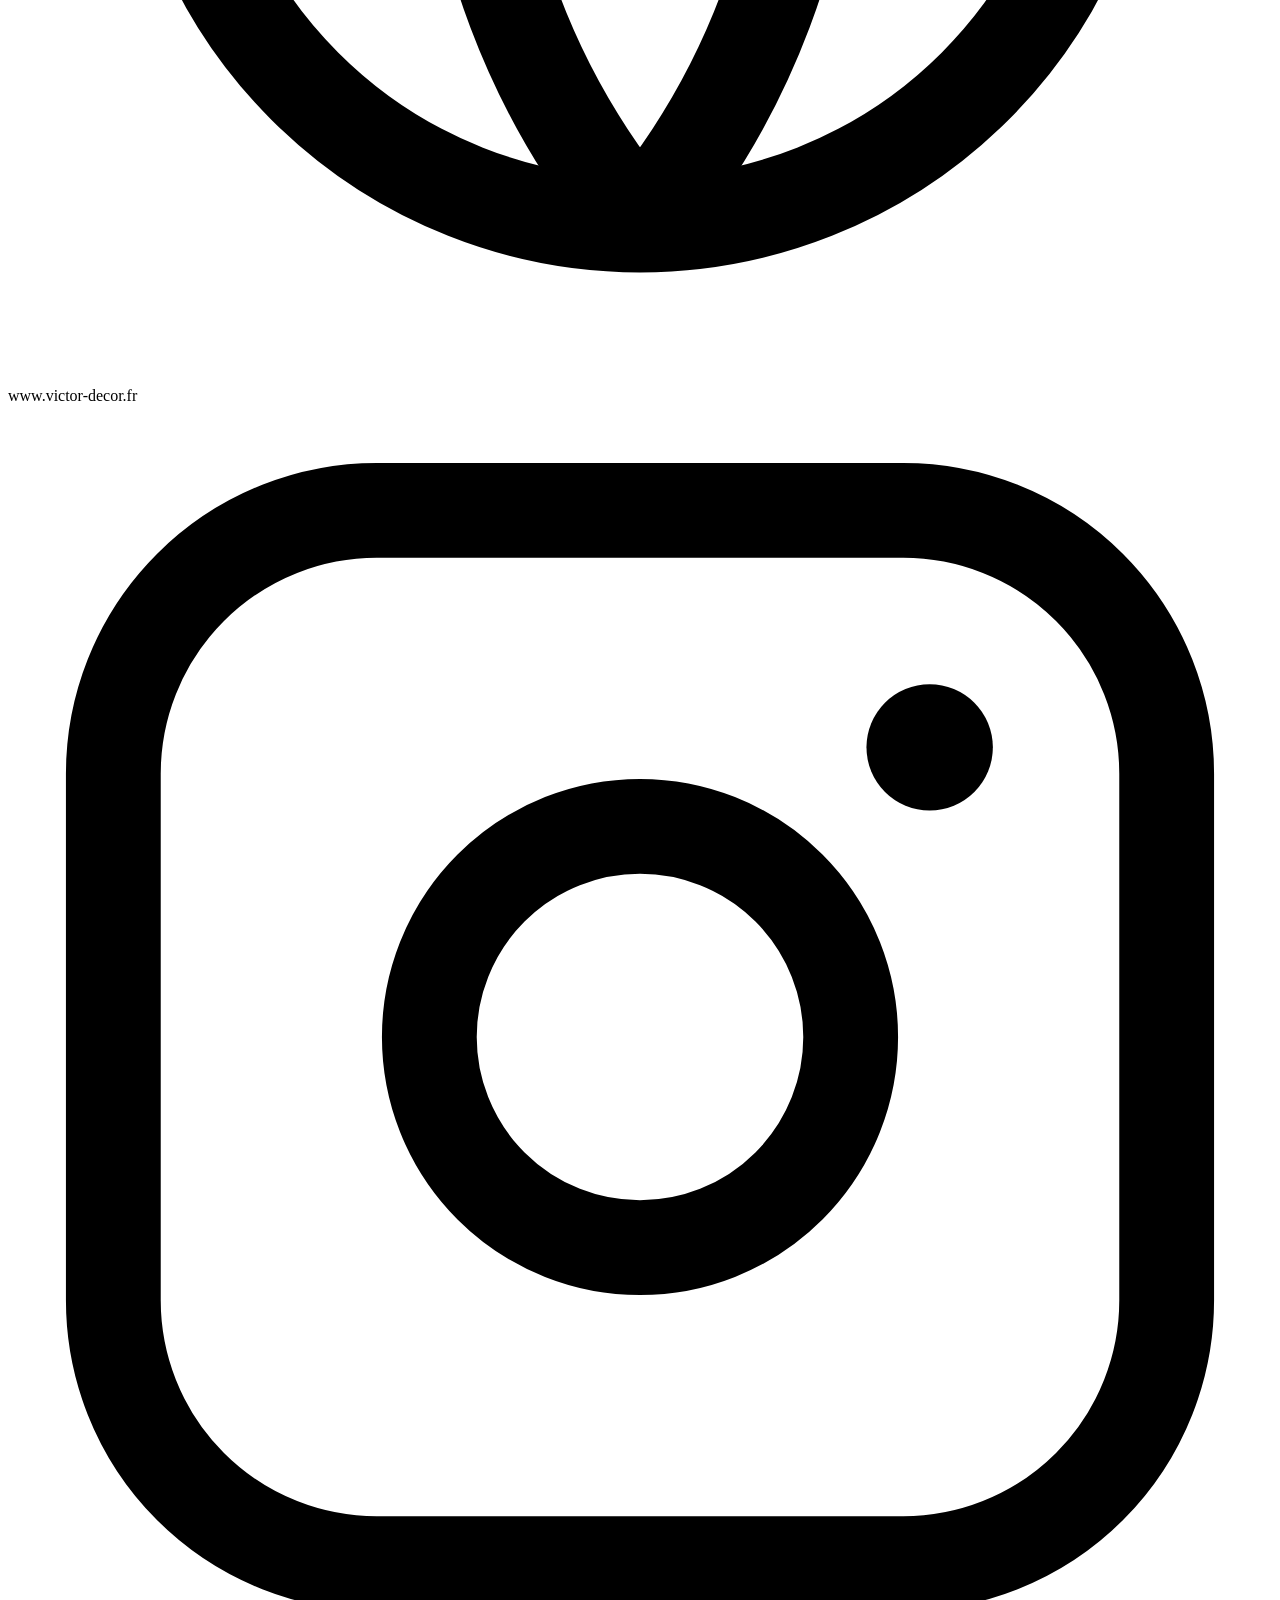
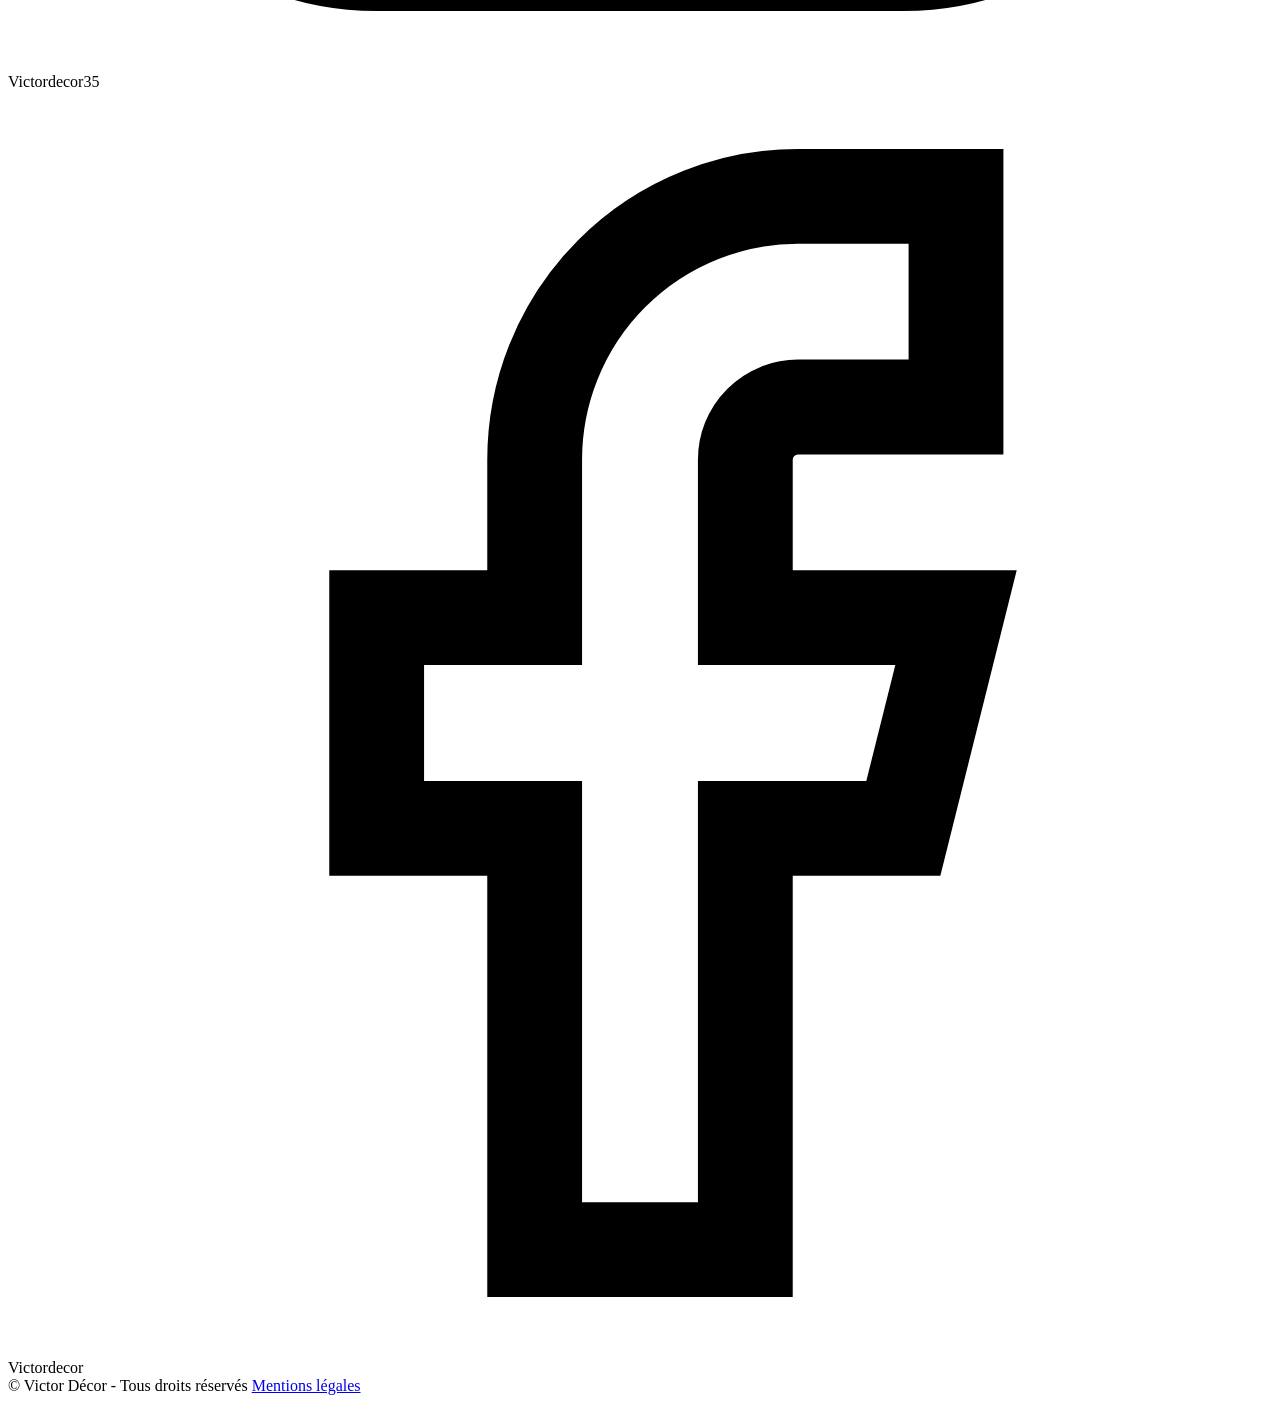
==== commit 6374619b: "Revise title, navigation, and add project section Updated the title and navigation links in the HTML" ====
--- a/index.html
+++ b/index.html
@@ -3,8 +3,7 @@
 <head>
 <meta charset="UTF-8">
 <meta name="viewport" content="width=device-width, initial-scale=1.0">
-<title>Victor Décor | Peinture &amp; Rénovation Essonne</title>
-<meta name="description" content="Victor Décor : peinture intérieure, extérieure, rénovation et peinture industrielle à Saint-Pierre-du-Perray et dans toute l'Essonne.">
+<title>Avant / Après - Victor Décor</title>
 <link rel="stylesheet" href="styles.css">
 </head>
 <body>
@@ -32,137 +31,81 @@
     </button>
     <nav id="mainNav">
       <ul>
-        <li><a href="index.html" class="active">Accueil</a></li>
-        <li><a href="peinture-interieure.html">Intérieur</a></li>
-        <li><a href="peinture-exterieure.html">Extérieur</a></li>
+        <li><a href="index.html">Accueil</a></li>
+        <li><a href="peinture-interieure.html">Peinture intérieure</a></li>
+        <li><a href="peinture-exterieure.html">Peinture extérieure</a></li>
         <li><a href="renovation.html">Rénovation</a></li>
-        <li><a href="peinture-industrielle.html">Industriel</a></li>
-        <li><a href="avant-apres.html">Avant / Après</a></li>
-        <li><a href="#contact">Contact</a></li>
+        <li><a href="peinture-industrielle.html">Peinture industrielle</a></li>
+        <li><a href="avant-apres.html" class="active">Avant / Après</a></li>
+        <li><a href="index.html#contact">Contact</a></li>
       </ul>
     </nav>
     </div>
   </div>
 </header>
 
-<section class="hero" id="accueil">
-  <div class="hero-content">
-    <div class="eyebrow">Peinture &amp; rénovation à Saint-Pierre-du-Perray (91)</div>
-    <h1>L'EXIGENCE DU TRAVAIL<br><span>BIEN FAIT</span></h1>
-    <p>Victor Décor accompagne les particuliers et professionnels dans tous leurs projets de peinture, rénovation et finition.</p>
-    <div class="hero-ctas">
-      <a href="#contact" class="btn btn-gold">Demander un devis gratuit →</a>
-      <a href="avant-apres.html" class="btn btn-outline">Nos réalisations</a>
-    </div>
-  </div>
-  <div class="hero-image">
-    <img src="https://images.unsplash.com/photo-1618221195710-dd6b41faaea6?q=80&w=1200&auto=format&fit=crop" alt="Salon repeint par Victor Décor">
+<section class="page-hero">
+  <div class="wrap">
+    <div class="eyebrow">Nos réalisations</div>
+    <h1>Avant / Après</h1>
+    <p>Découvrez la transformation de nos chantiers.</p>
   </div>
 </section>
 
 <section class="block">
   <div class="wrap">
-    <div class="eyebrow center" style="justify-content:center;margin:0 auto 14px;">Nos services</div>
-    <h2 style="text-align:center;">Des solutions adaptées à tous vos projets</h2>
-    <div class="underline center"></div>
-    <div class="cards">
-      <a href="peinture-interieure.html" class="card-link">
-        <div class="card">
-          <div class="card-img"><img src="https://images.unsplash.com/photo-1615529182904-14819c35db37?q=80&w=800&auto=format&fit=crop" alt="Peinture intérieure"></div>
-          <div class="card-icon"><svg viewBox="0 0 24 24" fill="none" stroke="currentColor" stroke-width="1.8"><path d="M9 11l6-6 4 4-6 6H9v-4z"/><path d="M4 20l4-4"/></svg></div>
-          <div class="card-body">
-            <h3>Peinture intérieure</h3>
-            <p>Finitions soignées pour sublimer vos espaces de vie.</p>
-          </div>
-        </div>
-      </a>
-      <a href="peinture-exterieure.html" class="card-link">
-        <div class="card">
-          <div class="card-img"><img src="https://images.unsplash.com/photo-1600585154340-be6161a56a0c?q=80&w=800&auto=format&fit=crop" alt="Peinture extérieure"></div>
-          <div class="card-icon"><svg viewBox="0 0 24 24" fill="none" stroke="currentColor" stroke-width="1.8"><path d="M3 11l9-7 9 7"/><path d="M5 10v10h14V10"/></svg></div>
-          <div class="card-body">
-            <h3>Peinture extérieure</h3>
-            <p>Protection et esthétique durable de vos façades.</p>
-          </div>
-        </div>
-      </a>
-      <a href="renovation.html" class="card-link">
-        <div class="card">
-          <div class="card-img"><img src="https://images.unsplash.com/photo-1581858726788-75bc0f6a952d?q=80&w=800&auto=format&fit=crop" alt="Rénovation"></div>
-          <div class="card-icon"><svg viewBox="0 0 24 24" fill="none" stroke="currentColor" stroke-width="1.8"><path d="M14.7 6.3a1 1 0 010 1.4l-6 6a1 1 0 01-1.4 0l-2-2a1 1 0 010-1.4l6-6a1 1 0 011.4 0l2 2z"/><path d="M4 20l3-1 8-8"/></svg></div>
-          <div class="card-body">
-            <h3>Rénovation</h3>
-            <p>Remise à neuf complète de vos surfaces.</p>
-          </div>
-        </div>
-      </a>
-      <a href="peinture-industrielle.html" class="card-link">
-        <div class="card">
-          <div class="card-img"><img src="https://images.unsplash.com/photo-1553413077-190dd305871c?q=80&w=800&auto=format&fit=crop" alt="Peinture industrielle"></div>
-          <div class="card-icon"><svg viewBox="0 0 24 24" fill="none" stroke="currentColor" stroke-width="1.8"><rect x="4" y="9" width="16" height="11"/><path d="M8 9V5h8v4"/></svg></div>
-          <div class="card-body">
-            <h3>Industriel</h3>
-            <p>Peintures techniques et résistantes.</p>
-          </div>
-        </div>
-      </a>
+    <h2>Nos réalisations</h2>
+    <div class="underline"></div>
+
+    <div class="ba-pair">
+      <figure>
+        <span class="ba-tag">Avant</span>
+        <img src="https://picsum.photos/seed/victordecor-avant1/700/560" alt="Avant travaux 1">
+      </figure>
+      <figure>
+        <span class="ba-tag after">Après</span>
+        <img src="https://picsum.photos/seed/victordecor-apres1/700/560" alt="Après travaux 1">
+      </figure>
     </div>
+
+    <div class="ba-pair">
+      <figure>
+        <span class="ba-tag">Avant</span>
+        <img src="https://picsum.photos/seed/victordecor-avant2/700/560" alt="Avant travaux 2">
+      </figure>
+      <figure>
+        <span class="ba-tag after">Après</span>
+        <img src="https://picsum.photos/seed/victordecor-apres2/700/560" alt="Après travaux 2">
+      </figure>
+    </div>
+
+    <div class="ba-pair">
+      <figure>
+        <span class="ba-tag">Avant</span>
+        <img src="https://picsum.photos/seed/victordecor-avant3/700/560" alt="Avant travaux 3">
+      </figure>
+      <figure>
+        <span class="ba-tag after">Après</span>
+        <img src="https://picsum.photos/seed/victordecor-apres3/700/560" alt="Après travaux 3">
+      </figure>
+    </div>
+
+    <p style="font-size:13px;color:var(--gray);text-align:center;">Photos provisoires — remplacez-les par vos propres photos de chantiers avant / après.</p>
   </div>
 </section>
 
-<section class="why">
+<section class="cta-block">
   <div class="wrap">
-    <div class="eyebrow center">Pourquoi choisir Victor Décor ?</div>
-    <br>
-    <ul class="checklist on-navy" style="max-width:760px;margin:0 auto;">
-      <li><svg viewBox="0 0 24 24" fill="none" stroke="currentColor" stroke-width="2"><path d="M20 6L9 17l-5-5"/></svg> Travail soigné</li>
-      <li><svg viewBox="0 0 24 24" fill="none" stroke="currentColor" stroke-width="2"><path d="M20 6L9 17l-5-5"/></svg> Produits professionnels</li>
-      <li><svg viewBox="0 0 24 24" fill="none" stroke="currentColor" stroke-width="2"><path d="M20 6L9 17l-5-5"/></svg> Respect des délais</li>
-      <li><svg viewBox="0 0 24 24" fill="none" stroke="currentColor" stroke-width="2"><path d="M20 6L9 17l-5-5"/></svg> Devis rapide</li>
-    </ul>
-  </div>
-</section>
-
-<section class="block" id="contact">
-  <div class="wrap">
-    <div class="eyebrow">Contact</div>
-    <h2>Un projet ?</h2>
-    <p class="lede">Contactez-nous pour un devis gratuit.</p>
-    <div class="contact-form" style="margin-top:30px;">
-      <form action="mailto:victordecors@yahoo.com" method="post" enctype="text/plain">
-        <input type="text" name="nom" placeholder="Votre nom" required>
-        <input type="email" name="email" placeholder="Votre email" required>
-        <input type="tel" name="telephone" placeholder="Votre téléphone">
-        <textarea name="message" placeholder="Décrivez votre projet" required></textarea>
-        <button type="submit" class="btn btn-gold">Envoyer →</button>
-      </form>
-      <div class="contact-info">
-        <h3>Victor Décor</h3>
-        <p>Peinture en bâtiment — intérieur, extérieur, neuf &amp; rénovation.</p>
-        <div class="cs-contact-item">
-          <svg viewBox="0 0 24 24" fill="none" stroke="currentColor" stroke-width="1.8"><path d="M22 16.9v3a2 2 0 01-2.2 2 19.8 19.8 0 01-8.6-3.1 19.5 19.5 0 01-6-6A19.8 19.8 0 012.1 4.2 2 2 0 014.1 2h3a2 2 0 012 1.7c.1.9.3 1.8.6 2.7a2 2 0 01-.5 2.1L8 9.7a16 16 0 006 6l1.2-1.2a2 2 0 012.1-.5c.9.3 1.8.5 2.7.6a2 2 0 011.9 2z"/></svg>
-          <a href="tel:0672842082">06 72 84 20 82</a>
-        </div>
-        <div class="cs-contact-item">
-          <svg viewBox="0 0 24 24" fill="none" stroke="currentColor" stroke-width="1.8"><rect x="3" y="5" width="18" height="14" rx="1"/><path d="M3 6l9 7 9-7"/></svg>
-          <a href="mailto:victordecors@yahoo.com">victordecors@yahoo.com</a>
-        </div>
-        <div class="cs-contact-item">
-          <svg viewBox="0 0 24 24" fill="none" stroke="currentColor" stroke-width="1.8"><path d="M12 21s-7-6.2-7-11a7 7 0 0114 0c0 4.8-7 11-7 11z"/><circle cx="12" cy="10" r="2.4"/></svg>
-          15 rue des cygnes, 91280 Saint-Pierre-du-Perray
-        </div>
-        <div class="cs-contact-item">
-          <svg viewBox="0 0 24 24" fill="none" stroke="currentColor" stroke-width="1.8"><circle cx="12" cy="12" r="9"/><path d="M3 12h18M12 3a14 14 0 010 18M12 3a14 14 0 000 18"/></svg>
-          <a href="https://www.victor-decor.fr" target="_blank" rel="noopener">www.victor-decor.fr</a>
-        </div>
-        <div class="cs-contact-item">
-          <svg viewBox="0 0 24 24" fill="none" stroke="currentColor" stroke-width="1.8"><rect x="2" y="2" width="20" height="20" rx="5"/><circle cx="12" cy="12" r="4"/><circle cx="17.5" cy="6.5" r="1.2" fill="currentColor" stroke="none"/></svg>
-          Instagram — Victordecor35
-        </div>
-        <div class="cs-contact-item">
-          <svg viewBox="0 0 24 24" fill="none" stroke="currentColor" stroke-width="1.8"><path d="M18 2h-3a5 5 0 00-5 5v3H7v4h3v8h4v-8h3l1-4h-4V7a1 1 0 011-1h3z"/></svg>
-          Facebook — Victordecor
-        </div>
+    <h3>Victor Décor</h3>
+    <p style="margin-bottom:20px;">Saint-Pierre-du-Perray • Essonne</p>
+    <div class="cta-contacts">
+      <div class="cta-contact-item">
+        <svg viewBox="0 0 24 24" fill="none" stroke="currentColor" stroke-width="1.8"><path d="M22 16.9v3a2 2 0 01-2.2 2 19.8 19.8 0 01-8.6-3.1 19.5 19.5 0 01-6-6A19.8 19.8 0 012.1 4.2 2 2 0 014.1 2h3a2 2 0 012 1.7c.1.9.3 1.8.6 2.7a2 2 0 01-.5 2.1L8 9.7a16 16 0 006 6l1.2-1.2a2 2 0 012.1-.5c.9.3 1.8.5 2.7.6a2 2 0 011.9 2z"/></svg>
+        06 72 84 20 82
+      </div>
+      <div class="cta-contact-item">
+        <svg viewBox="0 0 24 24" fill="none" stroke="currentColor" stroke-width="1.8"><rect x="3" y="5" width="18" height="14" rx="1"/><path d="M3 6l9 7 9-7"/></svg>
+        victordecors@yahoo.com
       </div>
     </div>
   </div>
@@ -197,8 +140,8 @@
 
 <footer>
   <div class="wrap footer-inner">
-    <span>© 2025 Victor Décor - Tous droits réservés</span>
-    <a href="#">Mentions légales</a>
+    <span>© Victor Décor - Tous droits réservés</span>
+    <a href="index.html#contact">Mentions légales</a>
   </div>
 </footer>
 
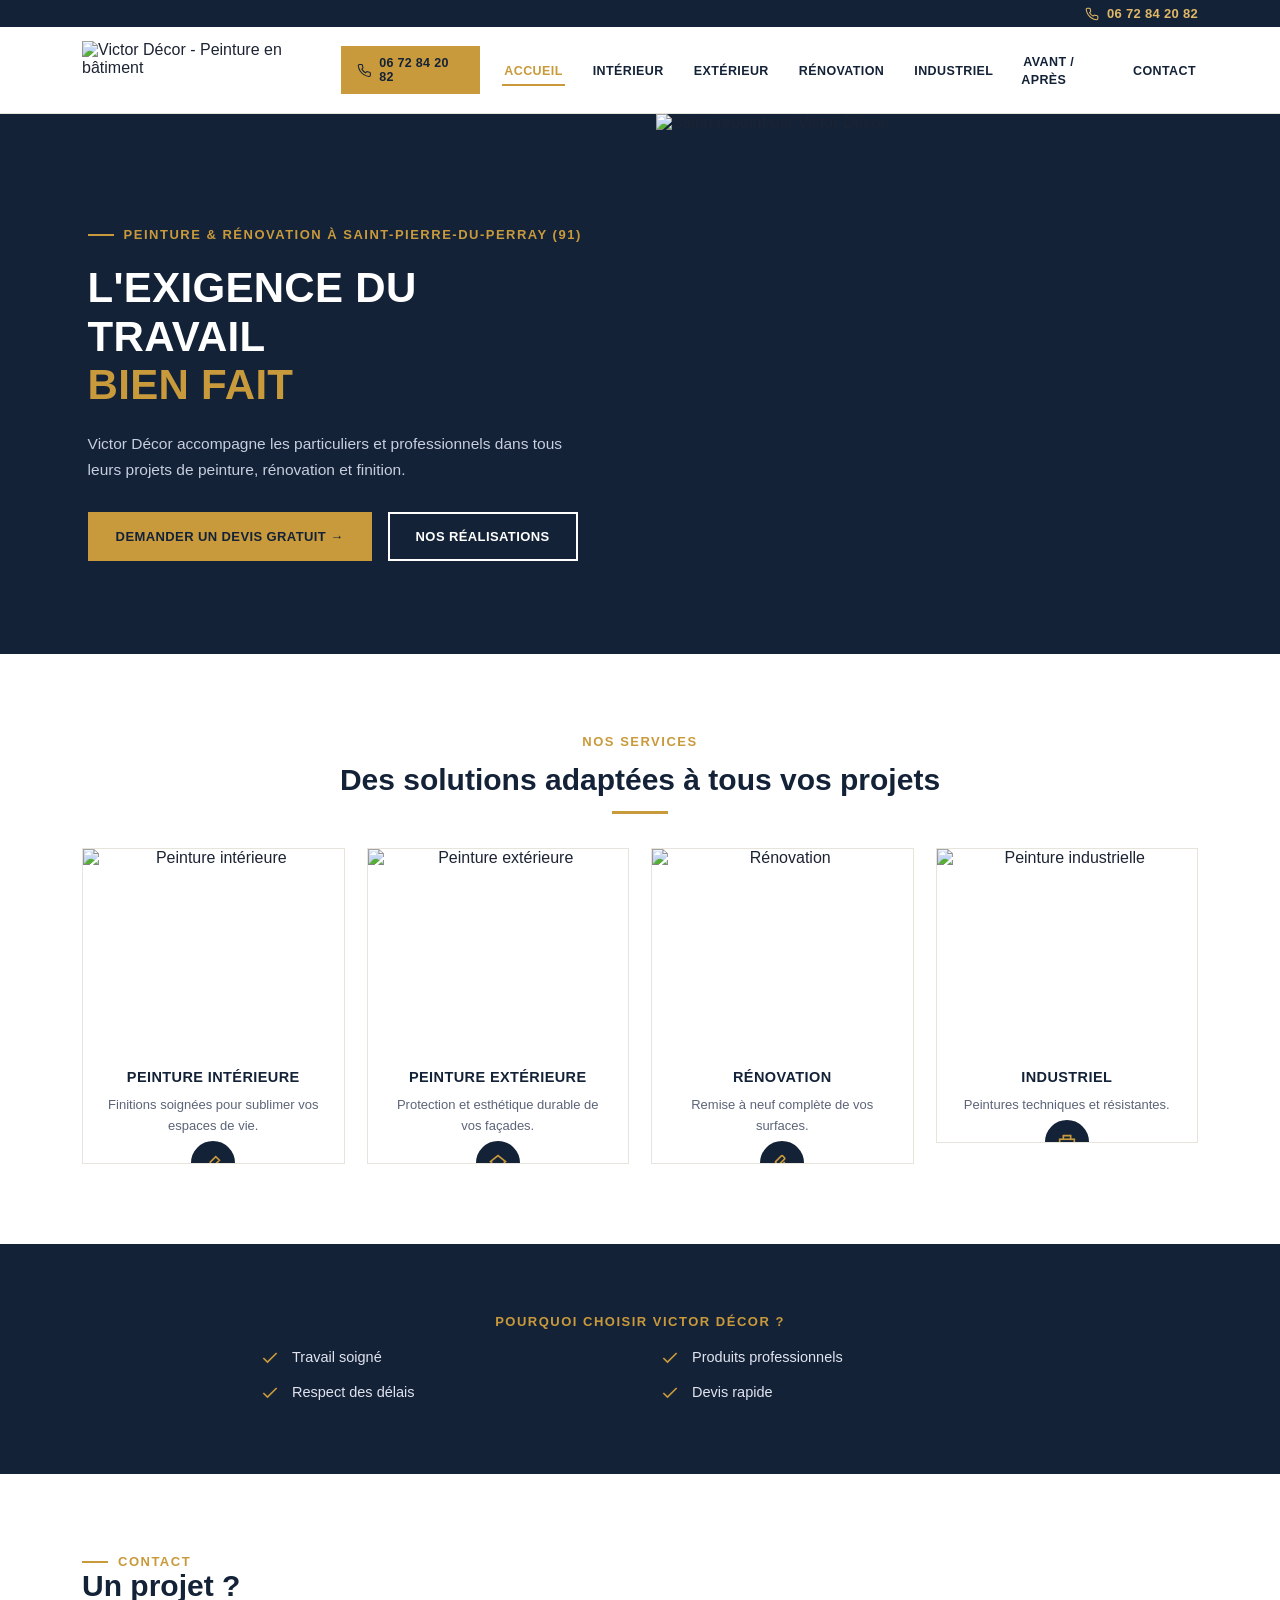
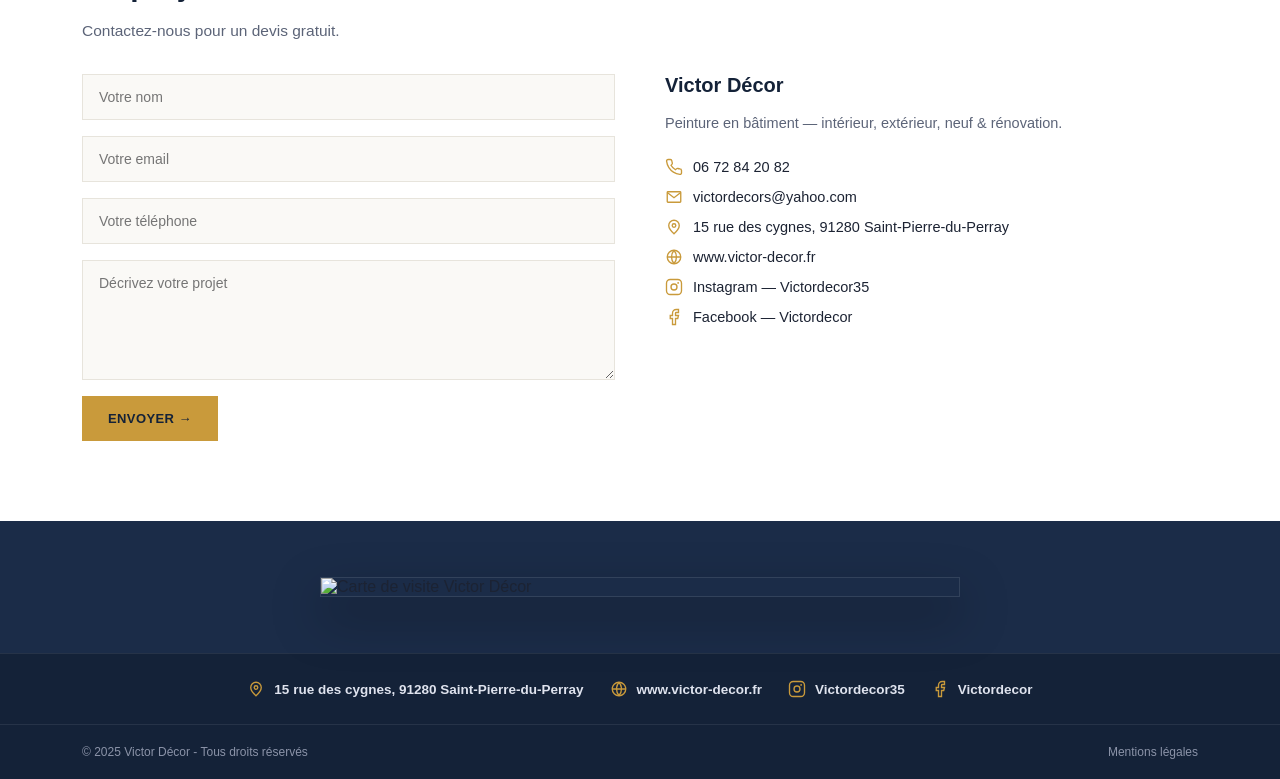
==== commit fa573a0f: "Add files via upload" ====
--- a/index.html
+++ b/index.html
@@ -3,7 +3,8 @@
 <head>
 <meta charset="UTF-8">
 <meta name="viewport" content="width=device-width, initial-scale=1.0">
-<title>Avant / Après - Victor Décor</title>
+<title>Victor Décor | Peinture &amp; Rénovation Essonne</title>
+<meta name="description" content="Victor Décor : peinture intérieure, extérieure, rénovation et peinture industrielle à Saint-Pierre-du-Perray et dans toute l'Essonne.">
 <link rel="stylesheet" href="styles.css">
 </head>
 <body>
@@ -31,81 +32,137 @@
     </button>
     <nav id="mainNav">
       <ul>
-        <li><a href="index.html">Accueil</a></li>
-        <li><a href="peinture-interieure.html">Peinture intérieure</a></li>
-        <li><a href="peinture-exterieure.html">Peinture extérieure</a></li>
+        <li><a href="index.html" class="active">Accueil</a></li>
+        <li><a href="peinture-interieure.html">Intérieur</a></li>
+        <li><a href="peinture-exterieure.html">Extérieur</a></li>
         <li><a href="renovation.html">Rénovation</a></li>
-        <li><a href="peinture-industrielle.html">Peinture industrielle</a></li>
-        <li><a href="avant-apres.html" class="active">Avant / Après</a></li>
-        <li><a href="index.html#contact">Contact</a></li>
+        <li><a href="peinture-industrielle.html">Industriel</a></li>
+        <li><a href="avant-apres.html">Avant / Après</a></li>
+        <li><a href="#contact">Contact</a></li>
       </ul>
     </nav>
     </div>
   </div>
 </header>
 
-<section class="page-hero">
-  <div class="wrap">
-    <div class="eyebrow">Nos réalisations</div>
-    <h1>Avant / Après</h1>
-    <p>Découvrez la transformation de nos chantiers.</p>
+<section class="hero" id="accueil">
+  <div class="hero-content">
+    <div class="eyebrow">Peinture &amp; rénovation à Saint-Pierre-du-Perray (91)</div>
+    <h1>L'EXIGENCE DU TRAVAIL<br><span>BIEN FAIT</span></h1>
+    <p>Victor Décor accompagne les particuliers et professionnels dans tous leurs projets de peinture, rénovation et finition.</p>
+    <div class="hero-ctas">
+      <a href="#contact" class="btn btn-gold">Demander un devis gratuit →</a>
+      <a href="avant-apres.html" class="btn btn-outline">Nos réalisations</a>
+    </div>
+  </div>
+  <div class="hero-image">
+    <img src="https://images.unsplash.com/photo-1618221195710-dd6b41faaea6?q=80&w=1200&auto=format&fit=crop" alt="Salon repeint par Victor Décor">
   </div>
 </section>
 
 <section class="block">
   <div class="wrap">
-    <h2>Nos réalisations</h2>
-    <div class="underline"></div>
-
-    <div class="ba-pair">
-      <figure>
-        <span class="ba-tag">Avant</span>
-        <img src="https://picsum.photos/seed/victordecor-avant1/700/560" alt="Avant travaux 1">
-      </figure>
-      <figure>
-        <span class="ba-tag after">Après</span>
-        <img src="https://picsum.photos/seed/victordecor-apres1/700/560" alt="Après travaux 1">
-      </figure>
-    </div>
-
-    <div class="ba-pair">
-      <figure>
-        <span class="ba-tag">Avant</span>
-        <img src="https://picsum.photos/seed/victordecor-avant2/700/560" alt="Avant travaux 2">
-      </figure>
-      <figure>
-        <span class="ba-tag after">Après</span>
-        <img src="https://picsum.photos/seed/victordecor-apres2/700/560" alt="Après travaux 2">
-      </figure>
-    </div>
-
-    <div class="ba-pair">
-      <figure>
-        <span class="ba-tag">Avant</span>
-        <img src="https://picsum.photos/seed/victordecor-avant3/700/560" alt="Avant travaux 3">
-      </figure>
-      <figure>
-        <span class="ba-tag after">Après</span>
-        <img src="https://picsum.photos/seed/victordecor-apres3/700/560" alt="Après travaux 3">
-      </figure>
-    </div>
-
-    <p style="font-size:13px;color:var(--gray);text-align:center;">Photos provisoires — remplacez-les par vos propres photos de chantiers avant / après.</p>
-  </div>
-</section>
-
-<section class="cta-block">
+    <div class="eyebrow center" style="justify-content:center;margin:0 auto 14px;">Nos services</div>
+    <h2 style="text-align:center;">Des solutions adaptées à tous vos projets</h2>
+    <div class="underline center"></div>
+    <div class="cards">
+      <a href="peinture-interieure.html" class="card-link">
+        <div class="card">
+          <div class="card-img"><img src="https://images.unsplash.com/photo-1615529182904-14819c35db37?q=80&w=800&auto=format&fit=crop" alt="Peinture intérieure"></div>
+          <div class="card-icon"><svg viewBox="0 0 24 24" fill="none" stroke="currentColor" stroke-width="1.8"><path d="M9 11l6-6 4 4-6 6H9v-4z"/><path d="M4 20l4-4"/></svg></div>
+          <div class="card-body">
+            <h3>Peinture intérieure</h3>
+            <p>Finitions soignées pour sublimer vos espaces de vie.</p>
+          </div>
+        </div>
+      </a>
+      <a href="peinture-exterieure.html" class="card-link">
+        <div class="card">
+          <div class="card-img"><img src="https://images.unsplash.com/photo-1600585154340-be6161a56a0c?q=80&w=800&auto=format&fit=crop" alt="Peinture extérieure"></div>
+          <div class="card-icon"><svg viewBox="0 0 24 24" fill="none" stroke="currentColor" stroke-width="1.8"><path d="M3 11l9-7 9 7"/><path d="M5 10v10h14V10"/></svg></div>
+          <div class="card-body">
+            <h3>Peinture extérieure</h3>
+            <p>Protection et esthétique durable de vos façades.</p>
+          </div>
+        </div>
+      </a>
+      <a href="renovation.html" class="card-link">
+        <div class="card">
+          <div class="card-img"><img src="https://images.unsplash.com/photo-1581858726788-75bc0f6a952d?q=80&w=800&auto=format&fit=crop" alt="Rénovation"></div>
+          <div class="card-icon"><svg viewBox="0 0 24 24" fill="none" stroke="currentColor" stroke-width="1.8"><path d="M14.7 6.3a1 1 0 010 1.4l-6 6a1 1 0 01-1.4 0l-2-2a1 1 0 010-1.4l6-6a1 1 0 011.4 0l2 2z"/><path d="M4 20l3-1 8-8"/></svg></div>
+          <div class="card-body">
+            <h3>Rénovation</h3>
+            <p>Remise à neuf complète de vos surfaces.</p>
+          </div>
+        </div>
+      </a>
+      <a href="peinture-industrielle.html" class="card-link">
+        <div class="card">
+          <div class="card-img"><img src="https://images.unsplash.com/photo-1553413077-190dd305871c?q=80&w=800&auto=format&fit=crop" alt="Peinture industrielle"></div>
+          <div class="card-icon"><svg viewBox="0 0 24 24" fill="none" stroke="currentColor" stroke-width="1.8"><rect x="4" y="9" width="16" height="11"/><path d="M8 9V5h8v4"/></svg></div>
+          <div class="card-body">
+            <h3>Industriel</h3>
+            <p>Peintures techniques et résistantes.</p>
+          </div>
+        </div>
+      </a>
+    </div>
+  </div>
+</section>
+
+<section class="why">
   <div class="wrap">
-    <h3>Victor Décor</h3>
-    <p style="margin-bottom:20px;">Saint-Pierre-du-Perray • Essonne</p>
-    <div class="cta-contacts">
-      <div class="cta-contact-item">
-        <svg viewBox="0 0 24 24" fill="none" stroke="currentColor" stroke-width="1.8"><path d="M22 16.9v3a2 2 0 01-2.2 2 19.8 19.8 0 01-8.6-3.1 19.5 19.5 0 01-6-6A19.8 19.8 0 012.1 4.2 2 2 0 014.1 2h3a2 2 0 012 1.7c.1.9.3 1.8.6 2.7a2 2 0 01-.5 2.1L8 9.7a16 16 0 006 6l1.2-1.2a2 2 0 012.1-.5c.9.3 1.8.5 2.7.6a2 2 0 011.9 2z"/></svg>
-        06 72 84 20 82
-      </div>
-      <div class="cta-contact-item">
-        <svg viewBox="0 0 24 24" fill="none" stroke="currentColor" stroke-width="1.8"><rect x="3" y="5" width="18" height="14" rx="1"/><path d="M3 6l9 7 9-7"/></svg>
-        victordecors@yahoo.com
+    <div class="eyebrow center">Pourquoi choisir Victor Décor ?</div>
+    <br>
+    <ul class="checklist on-navy" style="max-width:760px;margin:0 auto;">
+      <li><svg viewBox="0 0 24 24" fill="none" stroke="currentColor" stroke-width="2"><path d="M20 6L9 17l-5-5"/></svg> Travail soigné</li>
+      <li><svg viewBox="0 0 24 24" fill="none" stroke="currentColor" stroke-width="2"><path d="M20 6L9 17l-5-5"/></svg> Produits professionnels</li>
+      <li><svg viewBox="0 0 24 24" fill="none" stroke="currentColor" stroke-width="2"><path d="M20 6L9 17l-5-5"/></svg> Respect des délais</li>
+      <li><svg viewBox="0 0 24 24" fill="none" stroke="currentColor" stroke-width="2"><path d="M20 6L9 17l-5-5"/></svg> Devis rapide</li>
+    </ul>
+  </div>
+</section>
+
+<section class="block" id="contact">
+  <div class="wrap">
+    <div class="eyebrow">Contact</div>
+    <h2>Un projet ?</h2>
+    <p class="lede">Contactez-nous pour un devis gratuit.</p>
+    <div class="contact-form" style="margin-top:30px;">
+      <form action="mailto:victordecors@yahoo.com" method="post" enctype="text/plain">
+        <input type="text" name="nom" placeholder="Votre nom" required>
+        <input type="email" name="email" placeholder="Votre email" required>
+        <input type="tel" name="telephone" placeholder="Votre téléphone">
+        <textarea name="message" placeholder="Décrivez votre projet" required></textarea>
+        <button type="submit" class="btn btn-gold">Envoyer →</button>
+      </form>
+      <div class="contact-info">
+        <h3>Victor Décor</h3>
+        <p>Peinture en bâtiment — intérieur, extérieur, neuf &amp; rénovation.</p>
+        <div class="cs-contact-item">
+          <svg viewBox="0 0 24 24" fill="none" stroke="currentColor" stroke-width="1.8"><path d="M22 16.9v3a2 2 0 01-2.2 2 19.8 19.8 0 01-8.6-3.1 19.5 19.5 0 01-6-6A19.8 19.8 0 012.1 4.2 2 2 0 014.1 2h3a2 2 0 012 1.7c.1.9.3 1.8.6 2.7a2 2 0 01-.5 2.1L8 9.7a16 16 0 006 6l1.2-1.2a2 2 0 012.1-.5c.9.3 1.8.5 2.7.6a2 2 0 011.9 2z"/></svg>
+          <a href="tel:0672842082">06 72 84 20 82</a>
+        </div>
+        <div class="cs-contact-item">
+          <svg viewBox="0 0 24 24" fill="none" stroke="currentColor" stroke-width="1.8"><rect x="3" y="5" width="18" height="14" rx="1"/><path d="M3 6l9 7 9-7"/></svg>
+          <a href="mailto:victordecors@yahoo.com">victordecors@yahoo.com</a>
+        </div>
+        <div class="cs-contact-item">
+          <svg viewBox="0 0 24 24" fill="none" stroke="currentColor" stroke-width="1.8"><path d="M12 21s-7-6.2-7-11a7 7 0 0114 0c0 4.8-7 11-7 11z"/><circle cx="12" cy="10" r="2.4"/></svg>
+          15 rue des cygnes, 91280 Saint-Pierre-du-Perray
+        </div>
+        <div class="cs-contact-item">
+          <svg viewBox="0 0 24 24" fill="none" stroke="currentColor" stroke-width="1.8"><circle cx="12" cy="12" r="9"/><path d="M3 12h18M12 3a14 14 0 010 18M12 3a14 14 0 000 18"/></svg>
+          <a href="https://www.victor-decor.fr" target="_blank" rel="noopener">www.victor-decor.fr</a>
+        </div>
+        <div class="cs-contact-item">
+          <svg viewBox="0 0 24 24" fill="none" stroke="currentColor" stroke-width="1.8"><rect x="2" y="2" width="20" height="20" rx="5"/><circle cx="12" cy="12" r="4"/><circle cx="17.5" cy="6.5" r="1.2" fill="currentColor" stroke="none"/></svg>
+          Instagram — Victordecor35
+        </div>
+        <div class="cs-contact-item">
+          <svg viewBox="0 0 24 24" fill="none" stroke="currentColor" stroke-width="1.8"><path d="M18 2h-3a5 5 0 00-5 5v3H7v4h3v8h4v-8h3l1-4h-4V7a1 1 0 011-1h3z"/></svg>
+          Facebook — Victordecor
+        </div>
       </div>
     </div>
   </div>
@@ -113,7 +170,7 @@
 
 <section class="footer-card">
   <div class="wrap footer-card-inner">
-    <img src="assets/carte-de-visite.png" alt="Carte de visite Victor Décor">
+    <img src="assets/carte-de-visite.jpg" alt="Carte de visite Victor Décor">
   </div>
 </section>
 
@@ -140,8 +197,8 @@
 
 <footer>
   <div class="wrap footer-inner">
-    <span>© Victor Décor - Tous droits réservés</span>
-    <a href="index.html#contact">Mentions légales</a>
+    <span>© 2025 Victor Décor - Tous droits réservés</span>
+    <a href="#">Mentions légales</a>
   </div>
 </footer>
 
--- a/styles.css
+++ b/styles.css
@@ -0,0 +1,208 @@
+@import url('https://fonts.googleapis.com/css2?family=Poppins:wght@400;500;600;700;800&family=Inter:wght@400;500;600&display=swap');
+
+:root{
+  --navy: #142238;
+  --navy-2: #1b2c48;
+  --gold: #c99a3b;
+  --gold-light: #e0b866;
+  --ink: #1c2333;
+  --gray: #5c6478;
+  --line: #e7e4dc;
+}
+*{margin:0;padding:0;box-sizing:border-box;}
+html{scroll-behavior:smooth;}
+body{font-family:'Inter', sans-serif;color:var(--ink);background:#fff;-webkit-font-smoothing:antialiased;}
+h1,h2,h3,.brand,.btn,nav a,.eyebrow{font-family:'Poppins', sans-serif;}
+a{text-decoration:none;color:inherit;}
+ul{list-style:none;}
+img{display:block;max-width:100%;}
+.wrap{max-width:1180px;margin:0 auto;padding:0 32px;}
+.eyebrow{color:var(--gold);font-weight:700;letter-spacing:1.5px;font-size:13px;text-transform:uppercase;display:flex;align-items:center;gap:10px;}
+.eyebrow::before{content:"";width:26px;height:2px;background:var(--gold);display:inline-block;}
+.eyebrow.center{justify-content:center;}
+.eyebrow.center::before{display:none;}
+
+/* HEADER */
+.header-phone-bar{background:var(--navy);padding:6px 0;}
+.header-phone-inner{max-width:1180px;margin:0 auto;padding:0 32px;display:flex;justify-content:flex-end;}
+.header-phone-inner a{display:flex;align-items:center;gap:8px;color:var(--gold-light);font-size:13px;font-weight:600;letter-spacing:.3px;}
+.header-phone-inner a svg{width:14px;height:14px;}
+header{position:sticky;top:0;z-index:100;background:#fff;border-bottom:1px solid var(--line);}
+.header-inner{display:flex;align-items:center;justify-content:space-between;padding:14px 32px;max-width:1180px;margin:0 auto;}
+.header-call-btn{display:flex;align-items:center;gap:8px;background:var(--gold);color:var(--navy);font-size:12.5px;font-weight:700;letter-spacing:.3px;padding:10px 16px;text-transform:uppercase;transition:.2s;}
+.header-call-btn:hover{background:var(--gold-light);}
+.header-call-btn svg{width:15px;height:15px;}
+.header-right{display:flex;align-items:center;gap:22px;}
+.brand{display:flex;align-items:center;gap:12px;}
+.brand-logo{height:58px;width:auto;display:block;}
+.brand-mark{width:44px;height:44px;border:2px solid var(--gold);display:flex;align-items:center;justify-content:center;font-weight:800;color:var(--navy);font-size:22px;}
+.brand-text{line-height:1.15;}
+.brand-text .b1{font-weight:700;font-size:19px;color:var(--navy);letter-spacing:1px;}
+.brand-text .b2{font-weight:600;font-size:13px;color:var(--gold);font-style:italic;letter-spacing:0.5px;}
+.brand-text .b3{font-size:8px;color:var(--gray);letter-spacing:1.5px;text-transform:uppercase;margin-top:2px;}
+nav ul{display:flex;gap:26px;align-items:center;}
+nav a{font-size:12.5px;font-weight:600;letter-spacing:0.4px;color:var(--navy);text-transform:uppercase;padding:6px 2px;border-bottom:2px solid transparent;transition:.2s;}
+nav a:hover, nav a.active{color:var(--gold);border-bottom-color:var(--gold);}
+.nav-toggle{display:none;background:none;border:none;cursor:pointer;flex-direction:column;gap:5px;}
+.nav-toggle span{width:26px;height:2px;background:var(--navy);}
+
+/* PAGE HERO (sub-pages) */
+.page-hero{background:var(--navy);padding:70px 0 56px;text-align:left;}
+.page-hero .eyebrow{margin-bottom:16px;}
+.page-hero h1{color:#fff;font-size:38px;font-weight:800;margin-bottom:14px;letter-spacing:.3px;}
+.page-hero p{color:#c7cede;font-size:15.5px;max-width:620px;line-height:1.7;}
+
+/* HOME HERO */
+.hero{display:grid;grid-template-columns:1.05fr 1fr;background:var(--navy);min-height:540px;}
+.hero-content{padding:70px 60px 50px 32px;max-width:600px;margin-left:auto;display:flex;flex-direction:column;justify-content:center;gap:22px;}
+.hero h1{font-size:42px;line-height:1.15;font-weight:800;color:#fff;letter-spacing:0.3px;}
+.hero h1 span{color:var(--gold);}
+.hero p{color:#c7cede;font-size:15.5px;line-height:1.7;max-width:520px;}
+.hero-ctas{display:flex;gap:16px;flex-wrap:wrap;margin-top:6px;}
+.hero-image{background-size:cover;background-position:center;}
+.hero-image img{width:100%;height:100%;object-fit:cover;}
+
+/* BUTTONS */
+.btn{font-weight:600;font-size:13px;letter-spacing:0.4px;text-transform:uppercase;padding:15px 26px;display:inline-flex;align-items:center;gap:10px;cursor:pointer;border:2px solid transparent;transition:.2s;}
+.btn-gold{background:var(--gold);color:var(--navy);}
+.btn-gold:hover{background:var(--gold-light);}
+.btn-outline{border-color:#fff;color:#fff;}
+.btn-outline:hover{background:#fff;color:var(--navy);}
+.btn-outline-navy{border-color:var(--navy);color:var(--navy);}
+.btn-outline-navy:hover{background:var(--navy);color:#fff;}
+
+/* SECTIONS GENERIC */
+section.block{padding:80px 0;}
+section.block.tight{padding:60px 0;}
+section.block h2{font-size:30px;color:var(--navy);font-weight:700;margin-bottom:14px;}
+.underline{width:56px;height:3px;background:var(--gold);margin-bottom:34px;}
+.underline.center{margin-left:auto;margin-right:auto;}
+.lede{color:var(--gray);font-size:15.5px;line-height:1.75;max-width:760px;margin-bottom:10px;}
+
+/* SERVICE CARDS (home) */
+.cards{display:grid;grid-template-columns:repeat(4,1fr);gap:22px;}
+.card{position:relative;border:1px solid var(--line);overflow:hidden;text-align:center;transition:.25s;}
+.card:hover{box-shadow:0 18px 40px rgba(20,34,56,0.14);transform:translateY(-4px);}
+.card-img{height:180px;overflow:hidden;position:relative;}
+.card-img img{width:100%;height:100%;object-fit:cover;}
+.card-icon{width:52px;height:52px;background:var(--navy);border-radius:50%;display:flex;align-items:center;justify-content:center;position:absolute;left:50%;bottom:-26px;transform:translateX(-50%);border:4px solid #fff;}
+.card-icon svg{width:22px;height:22px;color:var(--gold);}
+.card-body{padding:40px 18px 26px;}
+.card-body h3{font-size:14.5px;color:var(--navy);font-weight:700;letter-spacing:0.4px;margin-bottom:10px;text-transform:uppercase;}
+.card-body p{font-size:13px;color:var(--gray);line-height:1.6;}
+.card-link{display:block;color:inherit;}
+
+/* FEATURE / SERVICE TILES (sub-pages) */
+.tiles{display:grid;grid-template-columns:repeat(3,1fr);gap:24px;}
+.tile{border:1px solid var(--line);padding:30px 26px;transition:.2s;}
+.tile:hover{border-color:var(--gold);box-shadow:0 12px 30px rgba(20,34,56,0.08);}
+.tile .emoji{font-size:26px;margin-bottom:14px;display:block;}
+.tile h3{font-size:15px;color:var(--navy);font-weight:700;margin-bottom:8px;}
+.tile p{font-size:13.5px;color:var(--gray);line-height:1.6;}
+
+/* CHECKLIST */
+.checklist{display:grid;grid-template-columns:repeat(2,1fr);gap:14px 40px;}
+.checklist li{display:flex;align-items:flex-start;gap:12px;font-size:14.5px;color:var(--ink);line-height:1.5;}
+.checklist li svg{width:20px;height:20px;color:var(--gold);flex-shrink:0;margin-top:1px;}
+.checklist.on-navy li{color:#dfe3ee;}
+.checklist.on-navy li svg{color:var(--gold);}
+
+/* WHY (navy strip, home) */
+.why{background:var(--navy);padding:70px 0;}
+.why-grid{display:grid;grid-template-columns:repeat(4,1fr);gap:36px;}
+.why-item{display:flex;gap:16px;align-items:flex-start;}
+.why-item svg{width:34px;height:34px;flex-shrink:0;color:var(--gold);}
+.why-item h4{color:#fff;font-size:14px;font-weight:700;letter-spacing:0.5px;margin-bottom:8px;text-transform:uppercase;}
+.why-item p{color:#b9c0d4;font-size:13px;line-height:1.6;}
+
+/* IMAGE GALLERY PAIR (interior page) */
+.gallery{display:grid;grid-template-columns:repeat(2,1fr);gap:24px;}
+.gallery figure{margin:0;}
+.gallery img{width:100%;height:280px;object-fit:cover;}
+.gallery figcaption{margin-top:10px;font-size:13px;color:var(--gray);font-style:italic;}
+
+/* BEFORE / AFTER */
+.ba-pair{display:grid;grid-template-columns:repeat(2,1fr);gap:18px;margin-bottom:44px;}
+.ba-pair figure{margin:0;position:relative;}
+.ba-pair img{width:100%;height:300px;object-fit:cover;}
+.ba-tag{position:absolute;top:14px;left:14px;background:var(--navy);color:var(--gold);font-size:11px;font-weight:700;letter-spacing:1px;text-transform:uppercase;padding:6px 14px;}
+.ba-tag.after{background:var(--gold);color:var(--navy);}
+
+/* TESTIMONIAL */
+.testimonial{background:#f7f5ef;border-left:4px solid var(--gold);padding:34px 40px;max-width:820px;}
+.testimonial .stars-row{color:var(--gold);font-size:16px;margin-bottom:14px;letter-spacing:2px;}
+.testimonial p{font-size:15px;line-height:1.75;color:var(--ink);font-style:italic;margin-bottom:16px;}
+.testimonial strong{font-style:normal;color:var(--navy);}
+
+/* ZONE INTERVENTION */
+.zone-list{display:flex;flex-wrap:wrap;gap:10px;}
+.zone-list span{background:#f7f5ef;border:1px solid var(--line);padding:8px 16px;font-size:13px;color:var(--navy);font-weight:600;}
+
+/* CTA / CONTACT BLOCK */
+.cta-block{background:var(--navy-2);padding:56px 0;}
+.cta-inner{display:flex;align-items:center;justify-content:space-between;gap:40px;flex-wrap:wrap;}
+.cta-inner h3{color:#fff;font-size:22px;font-weight:700;margin-bottom:8px;}
+.cta-inner p{color:#aeb6cb;font-size:14px;}
+.cta-contacts{display:flex;gap:26px;flex-wrap:wrap;align-items:center;}
+.cta-contact-item{display:flex;align-items:center;gap:10px;color:#dfe3ee;font-size:14.5px;font-weight:600;}
+.cta-contact-item svg{width:18px;height:18px;color:var(--gold);flex-shrink:0;}
+
+/* CONTACT FORM (home) */
+.contact-form{display:grid;grid-template-columns:1fr 1fr;gap:50px;align-items:flex-start;}
+.contact-form form{display:flex;flex-direction:column;gap:16px;}
+.contact-form input, .contact-form textarea{
+  border:1px solid var(--line);padding:14px 16px;font-family:'Inter',sans-serif;font-size:14px;color:var(--ink);
+  background:#faf9f6;
+}
+.contact-form input:focus, .contact-form textarea:focus{outline:2px solid var(--gold);border-color:var(--gold);}
+.contact-form textarea{resize:vertical;min-height:120px;}
+.contact-form .btn{align-self:flex-start;border:none;}
+.contact-info h3{color:var(--navy);font-size:20px;font-weight:700;margin-bottom:14px;}
+.contact-info p{color:var(--gray);font-size:14.5px;line-height:1.7;margin-bottom:22px;}
+.contact-info .cs-contact-item{display:flex;align-items:center;gap:10px;font-size:14.5px;color:var(--ink);margin-bottom:12px;font-weight:500;}
+.contact-info .cs-contact-item svg{width:18px;height:18px;color:var(--gold);flex-shrink:0;}
+
+/* FOOTER */
+.footer-card{background:var(--navy-2);padding:56px 0;}
+.footer-card-inner{display:flex;justify-content:center;}
+.footer-card img{max-width:640px;width:100%;border:1px solid rgba(255,255,255,0.1);box-shadow:0 20px 50px rgba(0,0,0,0.35);}
+.footer-social{background:var(--navy);padding:26px 0;border-top:1px solid rgba(255,255,255,0.08);}
+.footer-social-inner{display:flex;flex-wrap:wrap;justify-content:center;gap:26px;}
+.footer-social-item{display:flex;align-items:center;gap:9px;color:#dfe3ee;font-size:13.5px;font-weight:600;}
+.footer-social-item svg{width:18px;height:18px;color:var(--gold);flex-shrink:0;}
+footer{background:var(--navy);border-top:1px solid rgba(255,255,255,0.08);padding:20px 0;}
+.footer-inner{display:flex;justify-content:space-between;align-items:center;font-size:12px;color:#8b93a8;flex-wrap:wrap;gap:8px;}
+.footer-inner a{color:#8b93a8;transition:.2s;}
+.footer-inner a:hover{color:var(--gold);}
+
+/* RESPONSIVE */
+@media (max-width:980px){
+  nav{position:fixed;top:73px;left:0;right:0;background:#fff;flex-direction:column;max-height:0;overflow:hidden;transition:.3s;border-bottom:1px solid var(--line);}
+  nav.open{max-height:520px;}
+  nav ul{flex-direction:column;padding:20px 32px;gap:0;}
+  nav ul li{width:100%;border-bottom:1px solid var(--line);}
+  nav a{display:block;padding:14px 0;}
+  .nav-toggle{display:flex;}
+  .header-phone-inner{justify-content:center;}
+  .header-call-btn{display:none;}
+  .hero{grid-template-columns:1fr;}
+  .hero-content{margin:0;max-width:none;padding:50px 24px;}
+  .hero-image{height:300px;}
+  .cards{grid-template-columns:repeat(2,1fr);}
+  .why-grid{grid-template-columns:repeat(2,1fr);}
+  .tiles{grid-template-columns:repeat(2,1fr);}
+  .gallery{grid-template-columns:1fr;}
+  .ba-pair{grid-template-columns:1fr;}
+  .checklist{grid-template-columns:1fr;}
+  .contact-form{grid-template-columns:1fr;}
+  .cta-inner{flex-direction:column;align-items:flex-start;}
+}
+@media (max-width:560px){
+  .wrap{padding:0 20px;}
+  .header-inner{padding:14px 20px;}
+  .hero h1, .page-hero h1{font-size:30px;}
+  .cards{grid-template-columns:1fr;}
+  .why-grid{grid-template-columns:1fr;}
+  .tiles{grid-template-columns:1fr;}
+  .footer-inner{flex-direction:column;gap:8px;text-align:center;}
+}
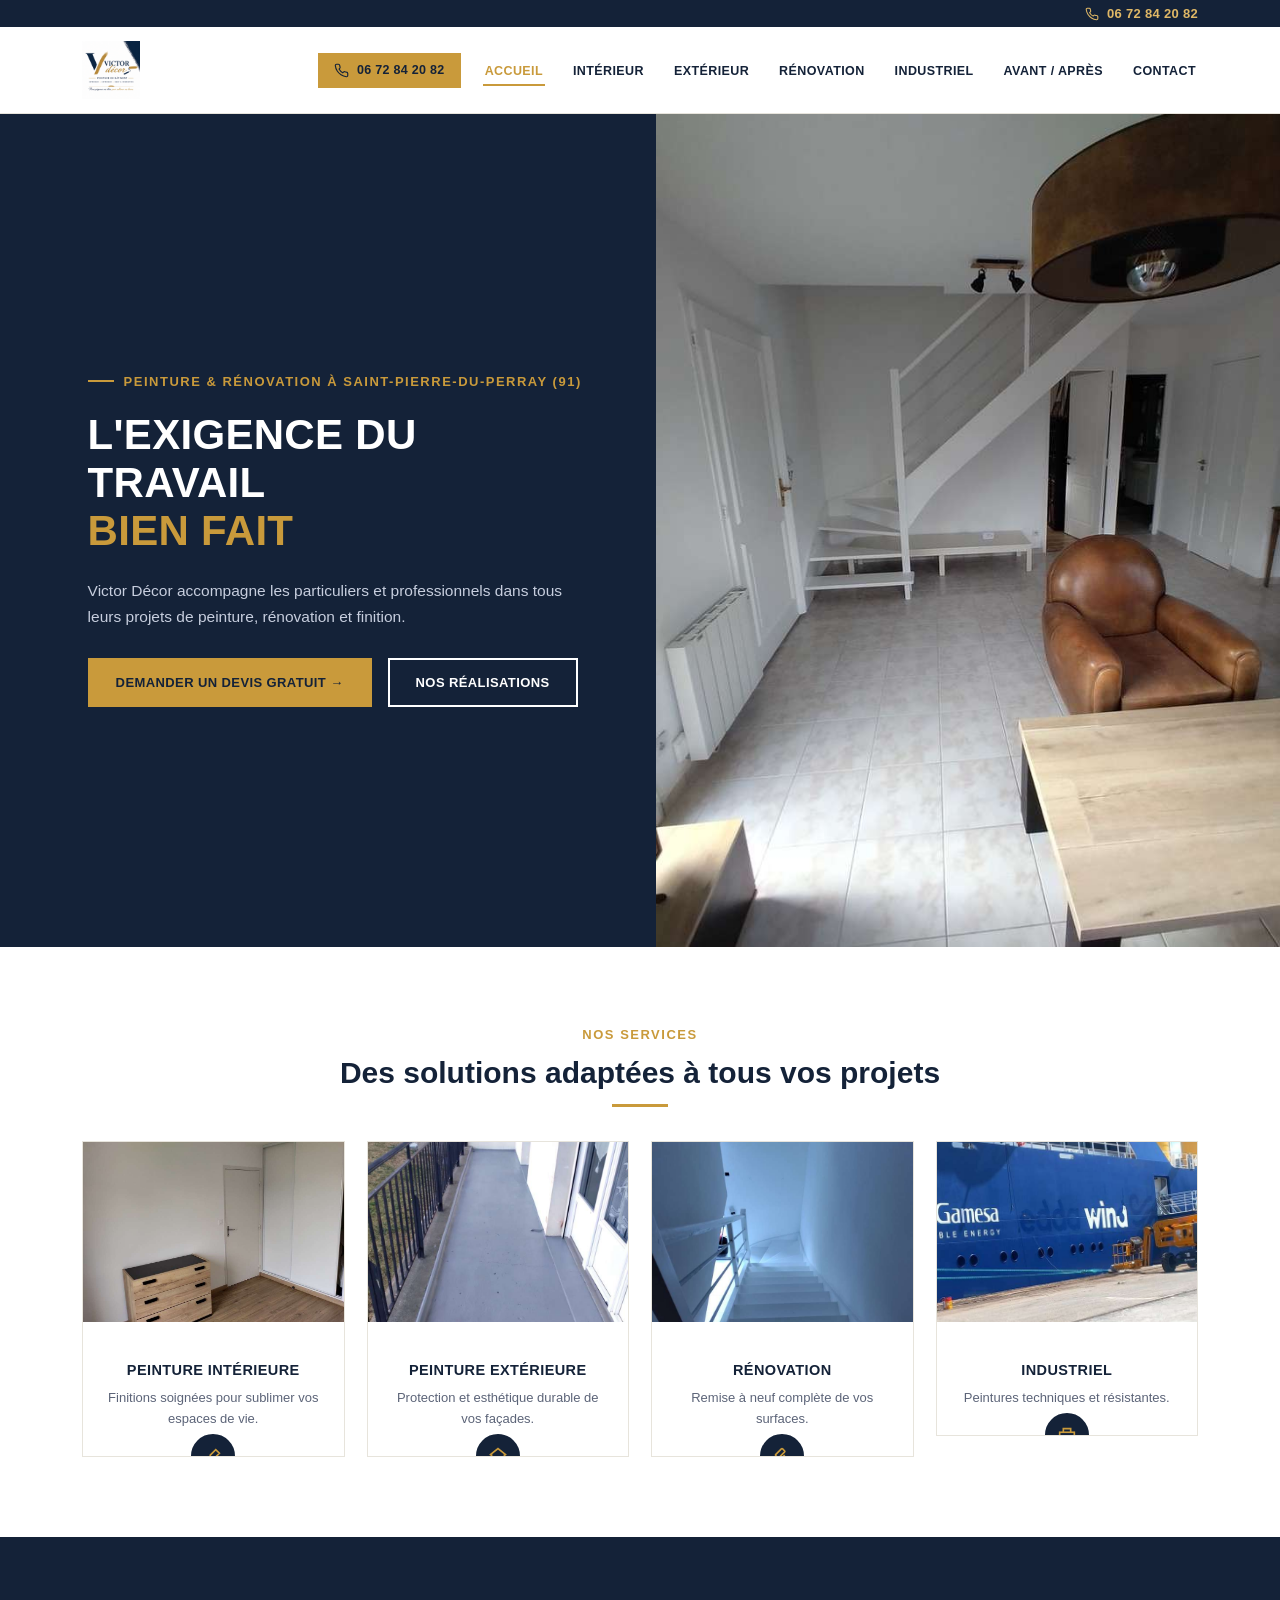
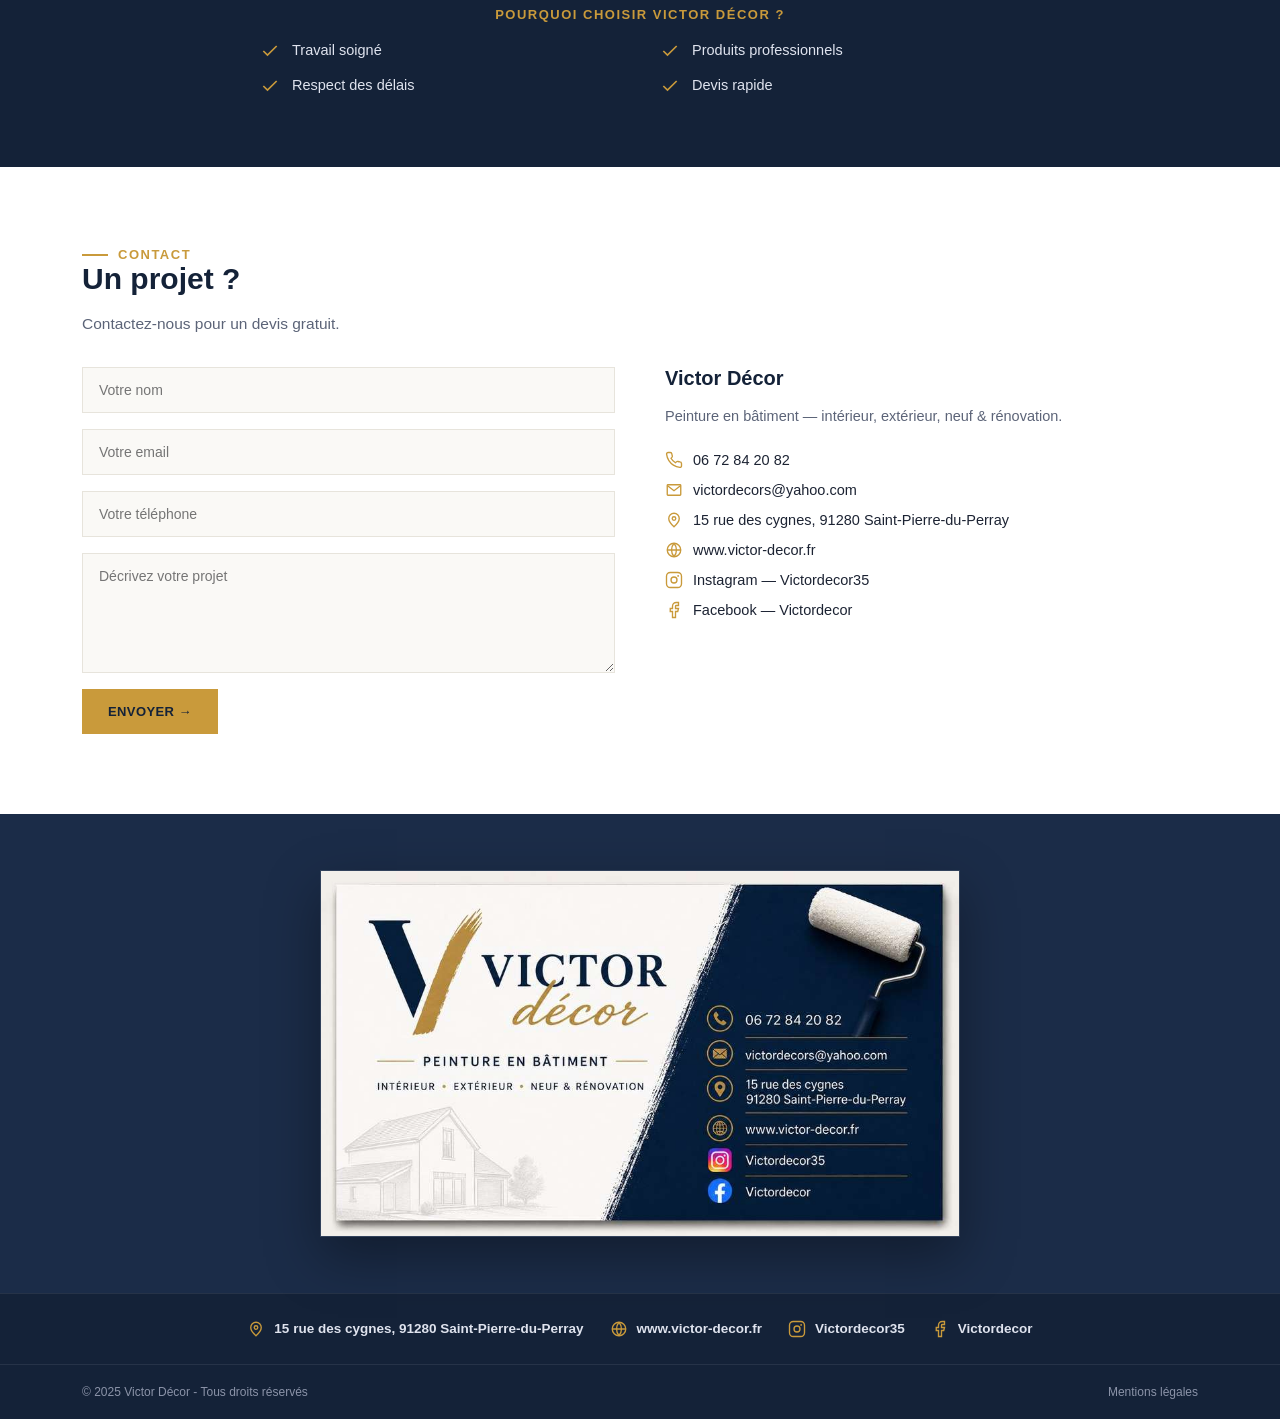
==== commit c592c2ab: "Update index.html" ====
--- a/index.html
+++ b/index.html
@@ -5,7 +5,217 @@
 <meta name="viewport" content="width=device-width, initial-scale=1.0">
 <title>Victor Décor | Peinture &amp; Rénovation Essonne</title>
 <meta name="description" content="Victor Décor : peinture intérieure, extérieure, rénovation et peinture industrielle à Saint-Pierre-du-Perray et dans toute l'Essonne.">
-<link rel="stylesheet" href="styles.css">
+<style>
+@import url('https://fonts.googleapis.com/css2?family=Poppins:wght@400;500;600;700;800&family=Inter:wght@400;500;600&display=swap');
+
+:root{
+  --navy: #142238;
+  --navy-2: #1b2c48;
+  --gold: #c99a3b;
+  --gold-light: #e0b866;
+  --ink: #1c2333;
+  --gray: #5c6478;
+  --line: #e7e4dc;
+}
+*{margin:0;padding:0;box-sizing:border-box;}
+html{scroll-behavior:smooth;}
+body{font-family:'Inter', sans-serif;color:var(--ink);background:#fff;-webkit-font-smoothing:antialiased;}
+h1,h2,h3,.brand,.btn,nav a,.eyebrow{font-family:'Poppins', sans-serif;}
+a{text-decoration:none;color:inherit;}
+ul{list-style:none;}
+img{display:block;max-width:100%;}
+.wrap{max-width:1180px;margin:0 auto;padding:0 32px;}
+.eyebrow{color:var(--gold);font-weight:700;letter-spacing:1.5px;font-size:13px;text-transform:uppercase;display:flex;align-items:center;gap:10px;}
+.eyebrow::before{content:"";width:26px;height:2px;background:var(--gold);display:inline-block;}
+.eyebrow.center{justify-content:center;}
+.eyebrow.center::before{display:none;}
+
+/* HEADER */
+.header-phone-bar{background:var(--navy);padding:6px 0;}
+.header-phone-inner{max-width:1180px;margin:0 auto;padding:0 32px;display:flex;justify-content:flex-end;}
+.header-phone-inner a{display:flex;align-items:center;gap:8px;color:var(--gold-light);font-size:13px;font-weight:600;letter-spacing:.3px;}
+.header-phone-inner a svg{width:14px;height:14px;}
+header{position:sticky;top:0;z-index:100;background:#fff;border-bottom:1px solid var(--line);}
+.header-inner{display:flex;align-items:center;justify-content:space-between;padding:14px 32px;max-width:1180px;margin:0 auto;}
+.header-call-btn{display:flex;align-items:center;gap:8px;background:var(--gold);color:var(--navy);font-size:12.5px;font-weight:700;letter-spacing:.3px;padding:10px 16px;text-transform:uppercase;transition:.2s;}
+.header-call-btn:hover{background:var(--gold-light);}
+.header-call-btn svg{width:15px;height:15px;}
+.header-right{display:flex;align-items:center;gap:22px;}
+.brand{display:flex;align-items:center;gap:12px;}
+.brand-logo{height:58px;width:auto;display:block;}
+.brand-mark{width:44px;height:44px;border:2px solid var(--gold);display:flex;align-items:center;justify-content:center;font-weight:800;color:var(--navy);font-size:22px;}
+.brand-text{line-height:1.15;}
+.brand-text .b1{font-weight:700;font-size:19px;color:var(--navy);letter-spacing:1px;}
+.brand-text .b2{font-weight:600;font-size:13px;color:var(--gold);font-style:italic;letter-spacing:0.5px;}
+.brand-text .b3{font-size:8px;color:var(--gray);letter-spacing:1.5px;text-transform:uppercase;margin-top:2px;}
+nav ul{display:flex;gap:26px;align-items:center;}
+nav a{font-size:12.5px;font-weight:600;letter-spacing:0.4px;color:var(--navy);text-transform:uppercase;padding:6px 2px;border-bottom:2px solid transparent;transition:.2s;}
+nav a:hover, nav a.active{color:var(--gold);border-bottom-color:var(--gold);}
+.nav-toggle{display:none;background:none;border:none;cursor:pointer;flex-direction:column;gap:5px;}
+.nav-toggle span{width:26px;height:2px;background:var(--navy);}
+
+/* PAGE HERO (sub-pages) */
+.page-hero{background:var(--navy);padding:70px 0 56px;text-align:left;}
+.page-hero .eyebrow{margin-bottom:16px;}
+.page-hero h1{color:#fff;font-size:38px;font-weight:800;margin-bottom:14px;letter-spacing:.3px;}
+.page-hero p{color:#c7cede;font-size:15.5px;max-width:620px;line-height:1.7;}
+
+/* HOME HERO */
+.hero{display:grid;grid-template-columns:1.05fr 1fr;background:var(--navy);min-height:540px;}
+.hero-content{padding:70px 60px 50px 32px;max-width:600px;margin-left:auto;display:flex;flex-direction:column;justify-content:center;gap:22px;}
+.hero h1{font-size:42px;line-height:1.15;font-weight:800;color:#fff;letter-spacing:0.3px;}
+.hero h1 span{color:var(--gold);}
+.hero p{color:#c7cede;font-size:15.5px;line-height:1.7;max-width:520px;}
+.hero-ctas{display:flex;gap:16px;flex-wrap:wrap;margin-top:6px;}
+.hero-image{background-size:cover;background-position:center;}
+.hero-image img{width:100%;height:100%;object-fit:cover;}
+
+/* BUTTONS */
+.btn{font-weight:600;font-size:13px;letter-spacing:0.4px;text-transform:uppercase;padding:15px 26px;display:inline-flex;align-items:center;gap:10px;cursor:pointer;border:2px solid transparent;transition:.2s;}
+.btn-gold{background:var(--gold);color:var(--navy);}
+.btn-gold:hover{background:var(--gold-light);}
+.btn-outline{border-color:#fff;color:#fff;}
+.btn-outline:hover{background:#fff;color:var(--navy);}
+.btn-outline-navy{border-color:var(--navy);color:var(--navy);}
+.btn-outline-navy:hover{background:var(--navy);color:#fff;}
+
+/* SECTIONS GENERIC */
+section.block{padding:80px 0;}
+section.block.tight{padding:60px 0;}
+section.block h2{font-size:30px;color:var(--navy);font-weight:700;margin-bottom:14px;}
+.underline{width:56px;height:3px;background:var(--gold);margin-bottom:34px;}
+.underline.center{margin-left:auto;margin-right:auto;}
+.lede{color:var(--gray);font-size:15.5px;line-height:1.75;max-width:760px;margin-bottom:10px;}
+
+/* SERVICE CARDS (home) */
+.cards{display:grid;grid-template-columns:repeat(4,1fr);gap:22px;}
+.card{position:relative;border:1px solid var(--line);overflow:hidden;text-align:center;transition:.25s;}
+.card:hover{box-shadow:0 18px 40px rgba(20,34,56,0.14);transform:translateY(-4px);}
+.card-img{height:180px;overflow:hidden;position:relative;}
+.card-img img{width:100%;height:100%;object-fit:cover;}
+.card-icon{width:52px;height:52px;background:var(--navy);border-radius:50%;display:flex;align-items:center;justify-content:center;position:absolute;left:50%;bottom:-26px;transform:translateX(-50%);border:4px solid #fff;}
+.card-icon svg{width:22px;height:22px;color:var(--gold);}
+.card-body{padding:40px 18px 26px;}
+.card-body h3{font-size:14.5px;color:var(--navy);font-weight:700;letter-spacing:0.4px;margin-bottom:10px;text-transform:uppercase;}
+.card-body p{font-size:13px;color:var(--gray);line-height:1.6;}
+.card-link{display:block;color:inherit;}
+
+/* FEATURE / SERVICE TILES (sub-pages) */
+.tiles{display:grid;grid-template-columns:repeat(3,1fr);gap:24px;}
+.tile{border:1px solid var(--line);padding:30px 26px;transition:.2s;}
+.tile:hover{border-color:var(--gold);box-shadow:0 12px 30px rgba(20,34,56,0.08);}
+.tile .emoji{font-size:26px;margin-bottom:14px;display:block;}
+.tile h3{font-size:15px;color:var(--navy);font-weight:700;margin-bottom:8px;}
+.tile p{font-size:13.5px;color:var(--gray);line-height:1.6;}
+
+/* CHECKLIST */
+.checklist{display:grid;grid-template-columns:repeat(2,1fr);gap:14px 40px;}
+.checklist li{display:flex;align-items:flex-start;gap:12px;font-size:14.5px;color:var(--ink);line-height:1.5;}
+.checklist li svg{width:20px;height:20px;color:var(--gold);flex-shrink:0;margin-top:1px;}
+.checklist.on-navy li{color:#dfe3ee;}
+.checklist.on-navy li svg{color:var(--gold);}
+
+/* WHY (navy strip, home) */
+.why{background:var(--navy);padding:70px 0;}
+.why-grid{display:grid;grid-template-columns:repeat(4,1fr);gap:36px;}
+.why-item{display:flex;gap:16px;align-items:flex-start;}
+.why-item svg{width:34px;height:34px;flex-shrink:0;color:var(--gold);}
+.why-item h4{color:#fff;font-size:14px;font-weight:700;letter-spacing:0.5px;margin-bottom:8px;text-transform:uppercase;}
+.why-item p{color:#b9c0d4;font-size:13px;line-height:1.6;}
+
+/* IMAGE GALLERY PAIR (interior page) */
+.gallery{display:grid;grid-template-columns:repeat(2,1fr);gap:24px;}
+.gallery figure{margin:0;}
+.gallery img{width:100%;height:280px;object-fit:cover;}
+.gallery figcaption{margin-top:10px;font-size:13px;color:var(--gray);font-style:italic;}
+
+/* BEFORE / AFTER */
+.ba-pair{display:grid;grid-template-columns:repeat(2,1fr);gap:18px;margin-bottom:44px;}
+.ba-pair figure{margin:0;position:relative;}
+.ba-pair img{width:100%;height:300px;object-fit:cover;}
+.ba-tag{position:absolute;top:14px;left:14px;background:var(--navy);color:var(--gold);font-size:11px;font-weight:700;letter-spacing:1px;text-transform:uppercase;padding:6px 14px;}
+.ba-tag.after{background:var(--gold);color:var(--navy);}
+
+/* TESTIMONIAL */
+.testimonial{background:#f7f5ef;border-left:4px solid var(--gold);padding:34px 40px;max-width:820px;}
+.testimonial .stars-row{color:var(--gold);font-size:16px;margin-bottom:14px;letter-spacing:2px;}
+.testimonial p{font-size:15px;line-height:1.75;color:var(--ink);font-style:italic;margin-bottom:16px;}
+.testimonial strong{font-style:normal;color:var(--navy);}
+
+/* ZONE INTERVENTION */
+.zone-list{display:flex;flex-wrap:wrap;gap:10px;}
+.zone-list span{background:#f7f5ef;border:1px solid var(--line);padding:8px 16px;font-size:13px;color:var(--navy);font-weight:600;}
+
+/* CTA / CONTACT BLOCK */
+.cta-block{background:var(--navy-2);padding:56px 0;}
+.cta-inner{display:flex;align-items:center;justify-content:space-between;gap:40px;flex-wrap:wrap;}
+.cta-inner h3{color:#fff;font-size:22px;font-weight:700;margin-bottom:8px;}
+.cta-inner p{color:#aeb6cb;font-size:14px;}
+.cta-contacts{display:flex;gap:26px;flex-wrap:wrap;align-items:center;}
+.cta-contact-item{display:flex;align-items:center;gap:10px;color:#dfe3ee;font-size:14.5px;font-weight:600;}
+.cta-contact-item svg{width:18px;height:18px;color:var(--gold);flex-shrink:0;}
+
+/* CONTACT FORM (home) */
+.contact-form{display:grid;grid-template-columns:1fr 1fr;gap:50px;align-items:flex-start;}
+.contact-form form{display:flex;flex-direction:column;gap:16px;}
+.contact-form input, .contact-form textarea{
+  border:1px solid var(--line);padding:14px 16px;font-family:'Inter',sans-serif;font-size:14px;color:var(--ink);
+  background:#faf9f6;
+}
+.contact-form input:focus, .contact-form textarea:focus{outline:2px solid var(--gold);border-color:var(--gold);}
+.contact-form textarea{resize:vertical;min-height:120px;}
+.contact-form .btn{align-self:flex-start;border:none;}
+.contact-info h3{color:var(--navy);font-size:20px;font-weight:700;margin-bottom:14px;}
+.contact-info p{color:var(--gray);font-size:14.5px;line-height:1.7;margin-bottom:22px;}
+.contact-info .cs-contact-item{display:flex;align-items:center;gap:10px;font-size:14.5px;color:var(--ink);margin-bottom:12px;font-weight:500;}
+.contact-info .cs-contact-item svg{width:18px;height:18px;color:var(--gold);flex-shrink:0;}
+
+/* FOOTER */
+.footer-card{background:var(--navy-2);padding:56px 0;}
+.footer-card-inner{display:flex;justify-content:center;}
+.footer-card img{max-width:640px;width:100%;border:1px solid rgba(255,255,255,0.1);box-shadow:0 20px 50px rgba(0,0,0,0.35);}
+.footer-social{background:var(--navy);padding:26px 0;border-top:1px solid rgba(255,255,255,0.08);}
+.footer-social-inner{display:flex;flex-wrap:wrap;justify-content:center;gap:26px;}
+.footer-social-item{display:flex;align-items:center;gap:9px;color:#dfe3ee;font-size:13.5px;font-weight:600;}
+.footer-social-item svg{width:18px;height:18px;color:var(--gold);flex-shrink:0;}
+footer{background:var(--navy);border-top:1px solid rgba(255,255,255,0.08);padding:20px 0;}
+.footer-inner{display:flex;justify-content:space-between;align-items:center;font-size:12px;color:#8b93a8;flex-wrap:wrap;gap:8px;}
+.footer-inner a{color:#8b93a8;transition:.2s;}
+.footer-inner a:hover{color:var(--gold);}
+
+/* RESPONSIVE */
+@media (max-width:980px){
+  nav{position:fixed;top:73px;left:0;right:0;background:#fff;flex-direction:column;max-height:0;overflow:hidden;transition:.3s;border-bottom:1px solid var(--line);}
+  nav.open{max-height:520px;}
+  nav ul{flex-direction:column;padding:20px 32px;gap:0;}
+  nav ul li{width:100%;border-bottom:1px solid var(--line);}
+  nav a{display:block;padding:14px 0;}
+  .nav-toggle{display:flex;}
+  .header-phone-inner{justify-content:center;}
+  .header-call-btn{display:none;}
+  .hero{grid-template-columns:1fr;}
+  .hero-content{margin:0;max-width:none;padding:50px 24px;}
+  .hero-image{height:300px;}
+  .cards{grid-template-columns:repeat(2,1fr);}
+  .why-grid{grid-template-columns:repeat(2,1fr);}
+  .tiles{grid-template-columns:repeat(2,1fr);}
+  .gallery{grid-template-columns:1fr;}
+  .ba-pair{grid-template-columns:1fr;}
+  .checklist{grid-template-columns:1fr;}
+  .contact-form{grid-template-columns:1fr;}
+  .cta-inner{flex-direction:column;align-items:flex-start;}
+}
+@media (max-width:560px){
+  .wrap{padding:0 20px;}
+  .header-inner{padding:14px 20px;}
+  .hero h1, .page-hero h1{font-size:30px;}
+  .cards{grid-template-columns:1fr;}
+  .why-grid{grid-template-columns:1fr;}
+  .tiles{grid-template-columns:1fr;}
+  .footer-inner{flex-direction:column;gap:8px;text-align:center;}
+}
+
+</style>
 </head>
 <body>
 
@@ -20,7 +230,7 @@
 <header>
   <div class="header-inner">
     <a href="index.html" class="brand">
-      <img src="assets/logo.png" alt="Victor Décor - Peinture en bâtiment" class="brand-logo">
+      <img src="[data-uri]" alt="Victor Décor - Peinture en bâtiment" class="brand-logo">
     </a>
     <div class="header-right">
     <a href="tel:0672842082" class="header-call-btn">
@@ -56,7 +266,7 @@
     </div>
   </div>
   <div class="hero-image">
-    <img src="https://images.unsplash.com/photo-1618221195710-dd6b41faaea6?q=80&w=1200&auto=format&fit=crop" alt="Salon repeint par Victor Décor">
+    <img src="[data-uri]" alt="Salon repeint par Victor Décor">
   </div>
 </section>
 
@@ -68,7 +278,7 @@
     <div class="cards">
       <a href="peinture-interieure.html" class="card-link">
         <div class="card">
-          <div class="card-img"><img src="https://images.unsplash.com/photo-1615529182904-14819c35db37?q=80&w=800&auto=format&fit=crop" alt="Peinture intérieure"></div>
+          <div class="card-img"><img src="[data-uri]" alt="Peinture intérieure"></div>
           <div class="card-icon"><svg viewBox="0 0 24 24" fill="none" stroke="currentColor" stroke-width="1.8"><path d="M9 11l6-6 4 4-6 6H9v-4z"/><path d="M4 20l4-4"/></svg></div>
           <div class="card-body">
             <h3>Peinture intérieure</h3>
@@ -78,7 +288,7 @@
       </a>
       <a href="peinture-exterieure.html" class="card-link">
         <div class="card">
-          <div class="card-img"><img src="https://images.unsplash.com/photo-1600585154340-be6161a56a0c?q=80&w=800&auto=format&fit=crop" alt="Peinture extérieure"></div>
+          <div class="card-img"><img src="[data-uri]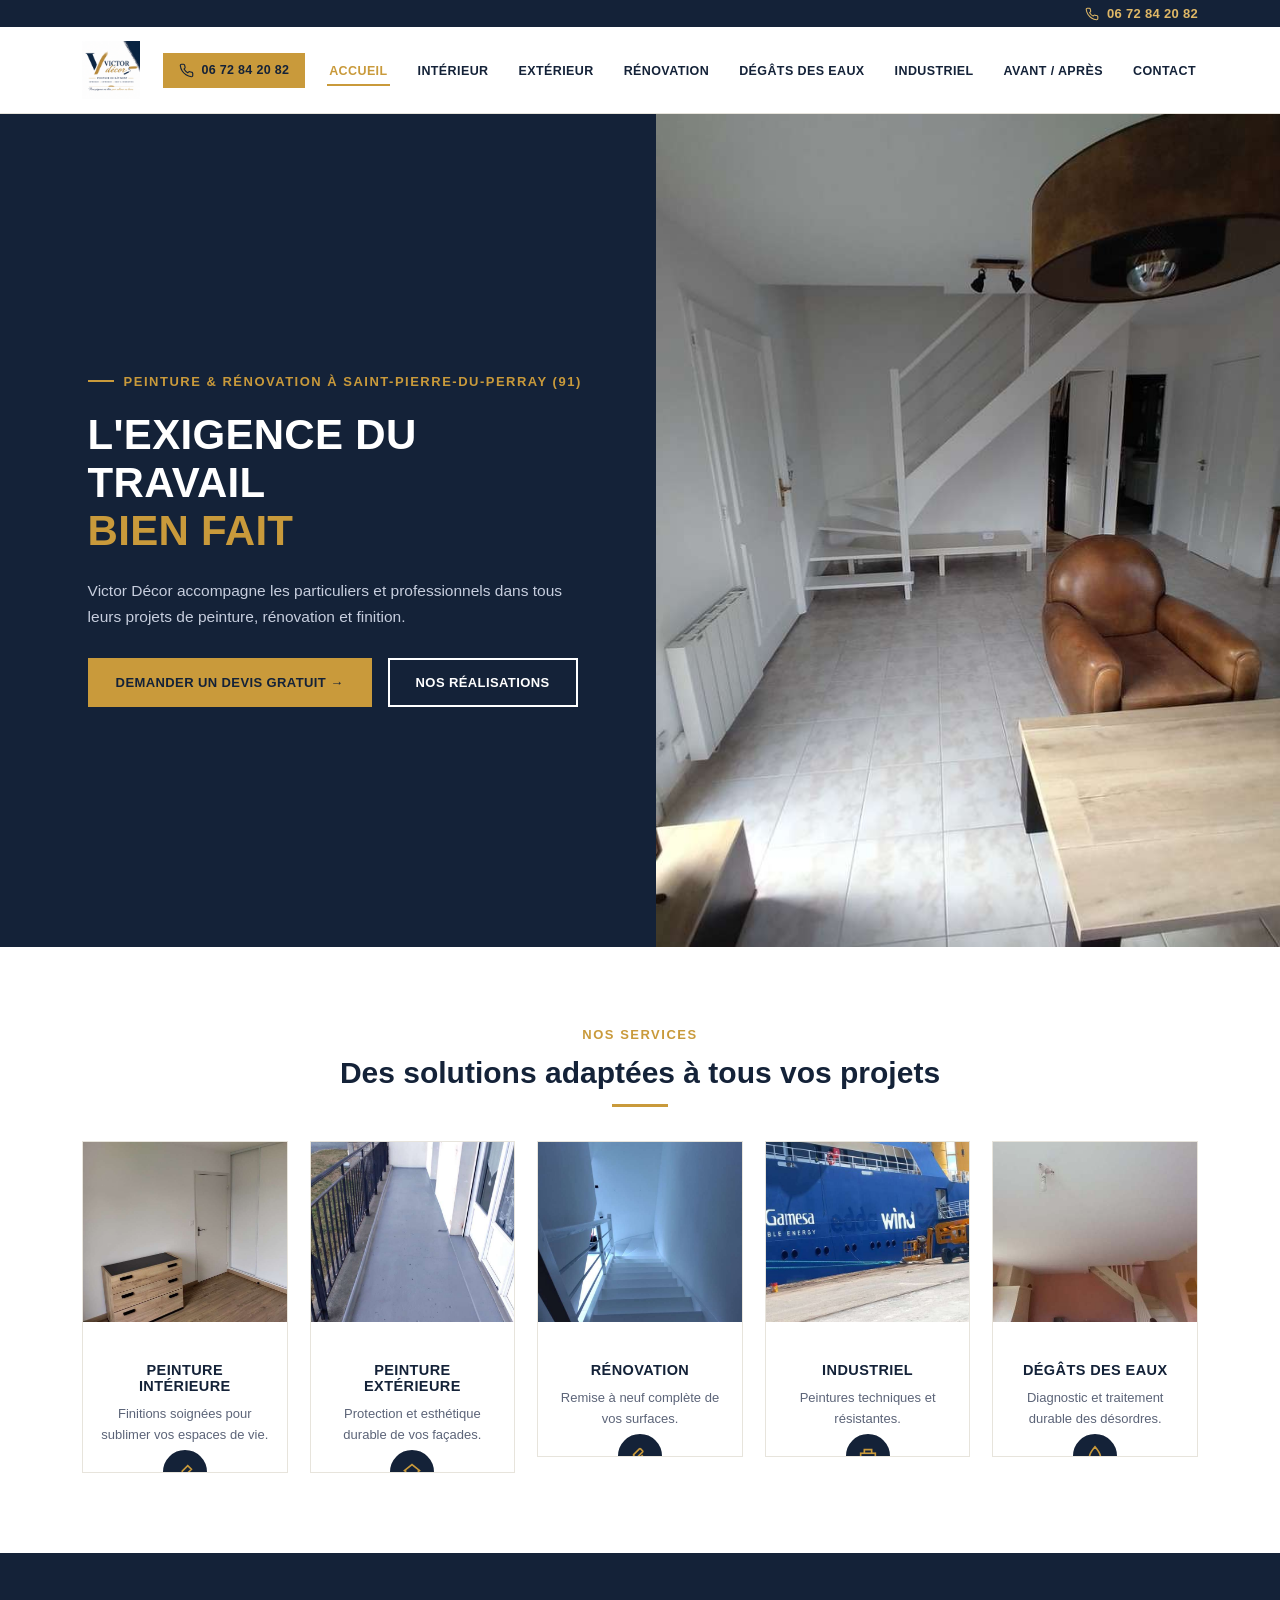
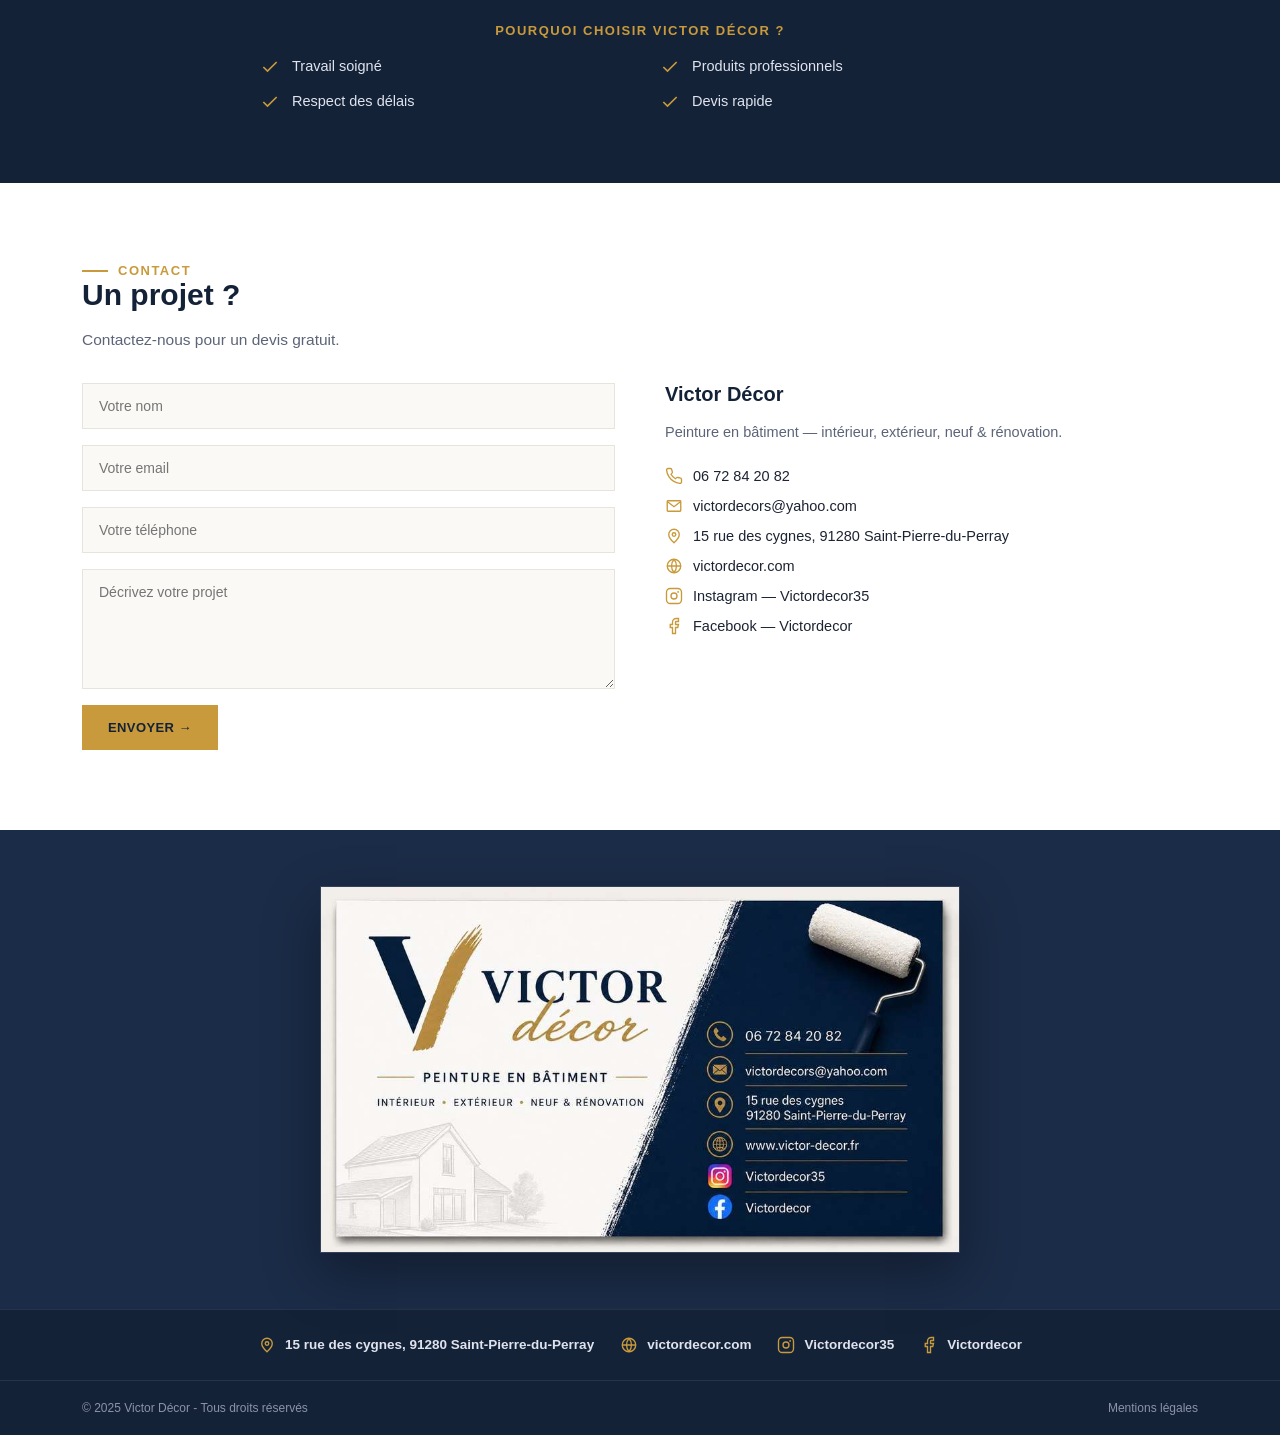
==== commit 5f524f12: "Add files via upload" ====
--- a/index.html
+++ b/index.html
@@ -246,6 +246,7 @@
         <li><a href="peinture-interieure.html">Intérieur</a></li>
         <li><a href="peinture-exterieure.html">Extérieur</a></li>
         <li><a href="renovation.html">Rénovation</a></li>
+        <li><a href="degats-des-eaux.html">Dégâts des eaux</a></li>
         <li><a href="peinture-industrielle.html">Industriel</a></li>
         <li><a href="avant-apres.html">Avant / Après</a></li>
         <li><a href="#contact">Contact</a></li>
@@ -275,7 +276,7 @@
     <div class="eyebrow center" style="justify-content:center;margin:0 auto 14px;">Nos services</div>
     <h2 style="text-align:center;">Des solutions adaptées à tous vos projets</h2>
     <div class="underline center"></div>
-    <div class="cards">
+    <div class="cards" style="grid-template-columns:repeat(5,1fr);">
       <a href="peinture-interieure.html" class="card-link">
         <div class="card">
           <div class="card-img"><img src="[data-uri]" alt="Peinture intérieure"></div>
@@ -313,6 +314,16 @@
           <div class="card-body">
             <h3>Industriel</h3>
             <p>Peintures techniques et résistantes.</p>
+          </div>
+        </div>
+      </a>
+      <a href="degats-des-eaux.html" class="card-link">
+        <div class="card">
+          <div class="card-img"><img src="[data-uri]" alt="Traitement dégâts des eaux"></div>
+          <div class="card-icon"><svg viewBox="0 0 24 24" fill="none" stroke="currentColor" stroke-width="1.8"><path d="M12 2s6 7 6 11a6 6 0 01-12 0c0-4 6-11 6-11z"/></svg></div>
+          <div class="card-body">
+            <h3>Dégâts des eaux</h3>
+            <p>Diagnostic et traitement durable des désordres.</p>
           </div>
         </div>
       </a>
@@ -363,7 +374,7 @@
         </div>
         <div class="cs-contact-item">
           <svg viewBox="0 0 24 24" fill="none" stroke="currentColor" stroke-width="1.8"><circle cx="12" cy="12" r="9"/><path d="M3 12h18M12 3a14 14 0 010 18M12 3a14 14 0 000 18"/></svg>
-          <a href="https://www.victor-decor.fr" target="_blank" rel="noopener">www.victor-decor.fr</a>
+          <a href="https://victordecor.com" target="_blank" rel="noopener">victordecor.com</a>
         </div>
         <div class="cs-contact-item">
           <svg viewBox="0 0 24 24" fill="none" stroke="currentColor" stroke-width="1.8"><rect x="2" y="2" width="20" height="20" rx="5"/><circle cx="12" cy="12" r="4"/><circle cx="17.5" cy="6.5" r="1.2" fill="currentColor" stroke="none"/></svg>
@@ -392,7 +403,7 @@
     </div>
     <div class="footer-social-item">
       <svg viewBox="0 0 24 24" fill="none" stroke="currentColor" stroke-width="1.8"><circle cx="12" cy="12" r="9"/><path d="M3 12h18M12 3a14 14 0 010 18M12 3a14 14 0 000 18"/></svg>
-      www.victor-decor.fr
+      victordecor.com
     </div>
     <div class="footer-social-item">
       <svg viewBox="0 0 24 24" fill="currentColor"><rect x="2" y="2" width="20" height="20" rx="5" fill="none" stroke="currentColor" stroke-width="1.8"/><circle cx="12" cy="12" r="4" fill="none" stroke="currentColor" stroke-width="1.8"/><circle cx="17.5" cy="6.5" r="1.2"/></svg>
@@ -418,4 +429,4 @@
 });
 </script>
 </body>
-        </html>
+</html>
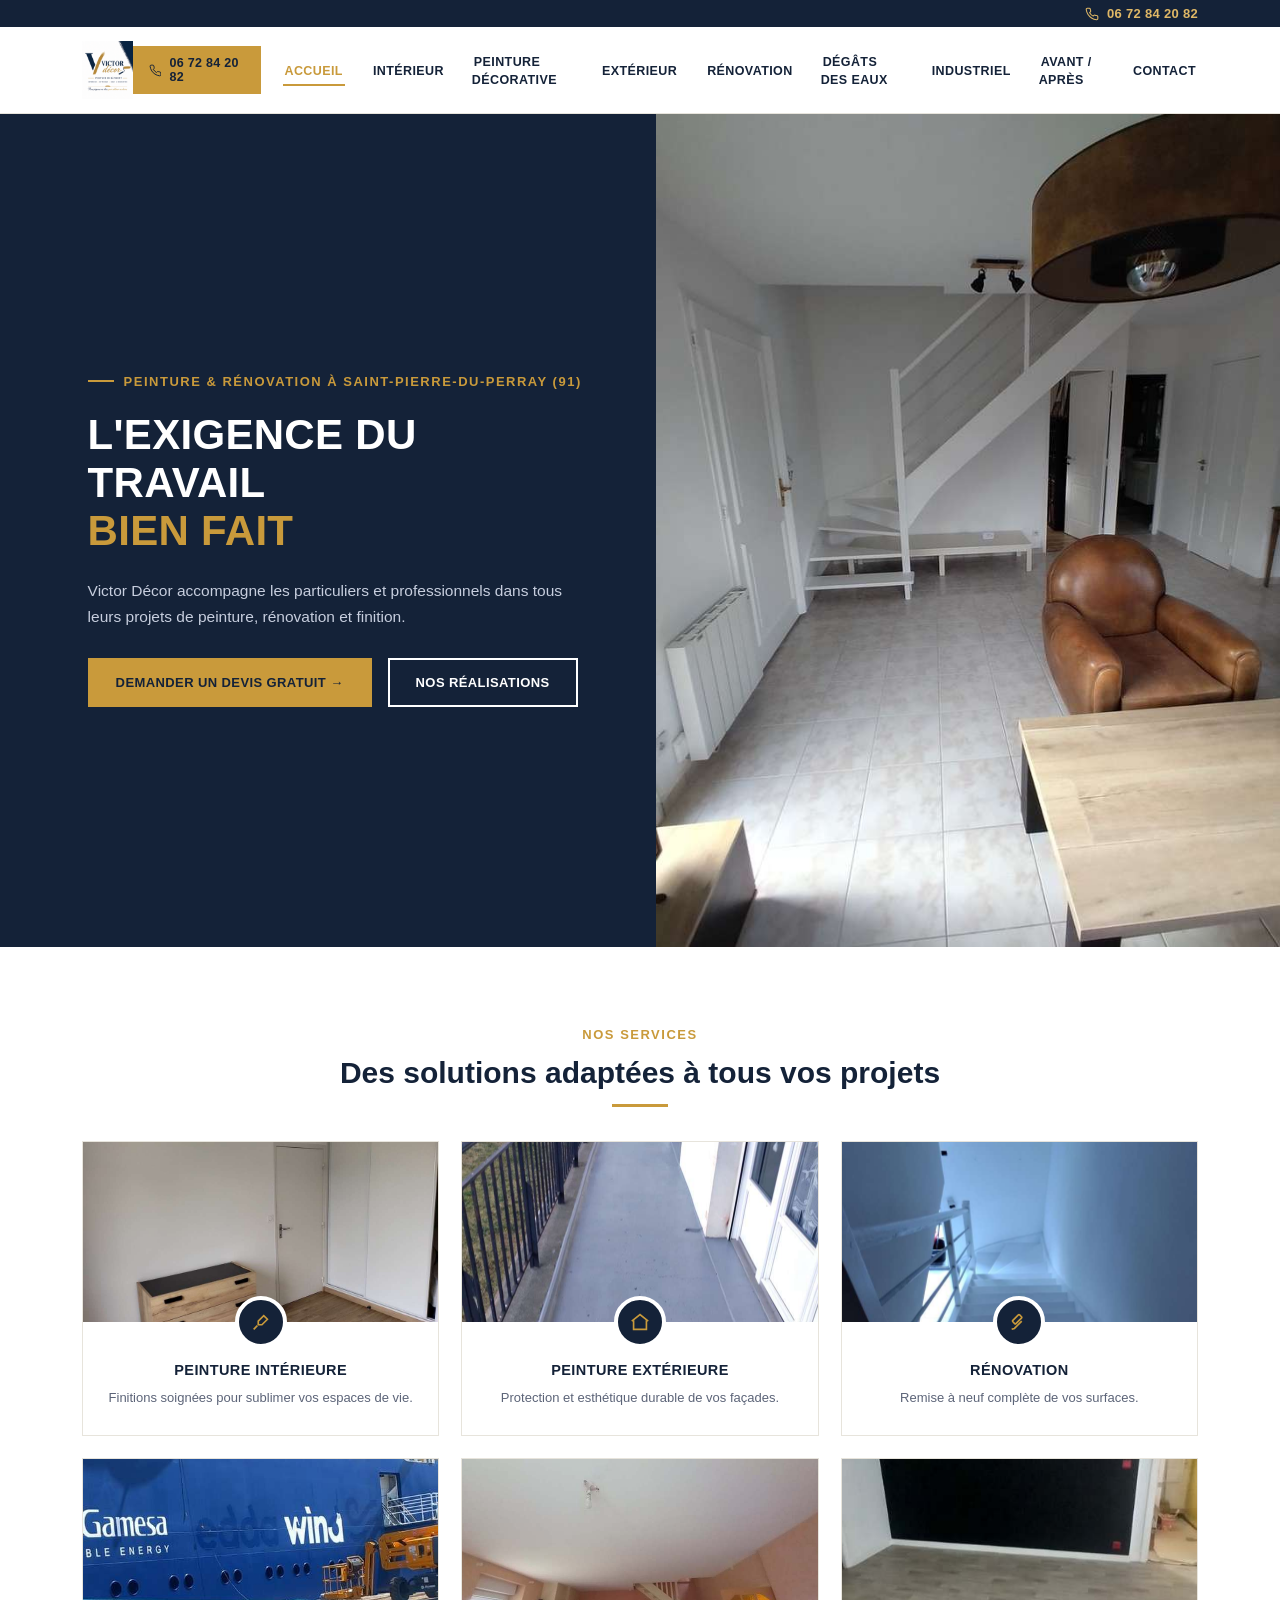
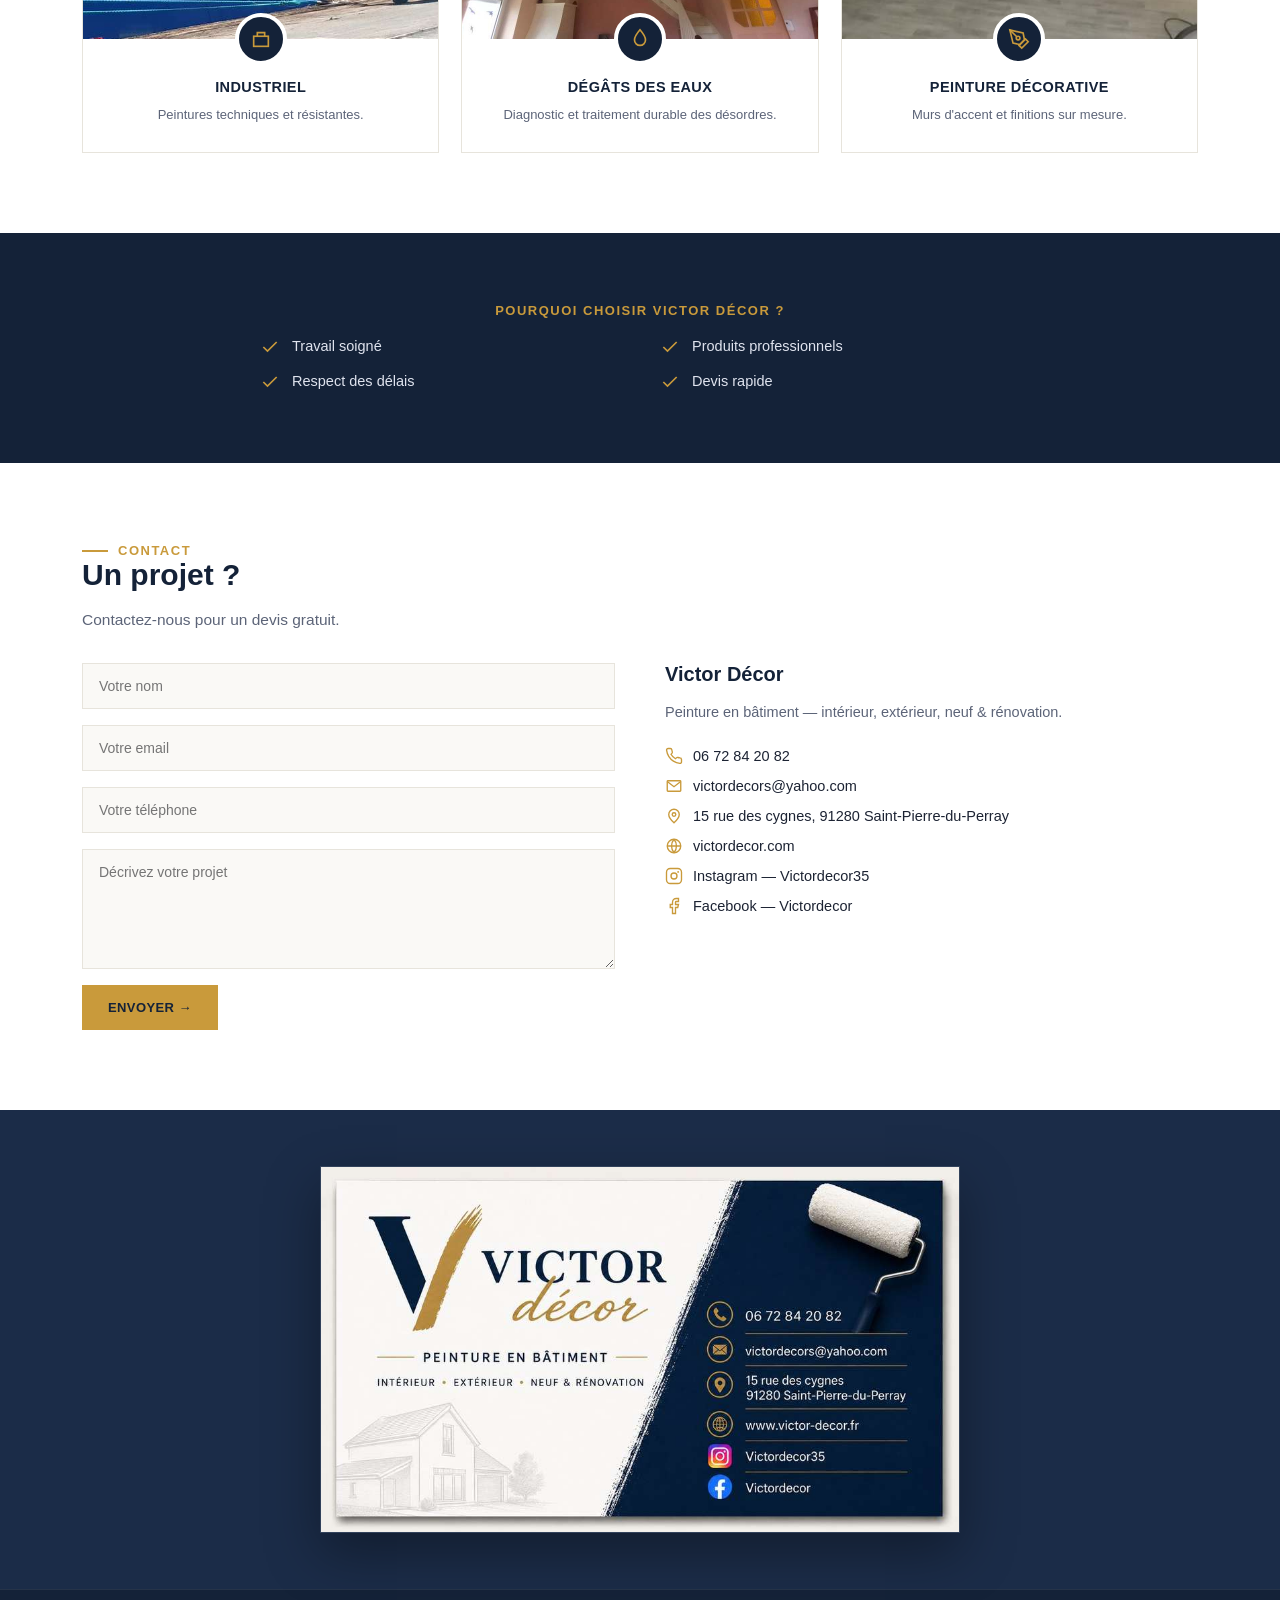
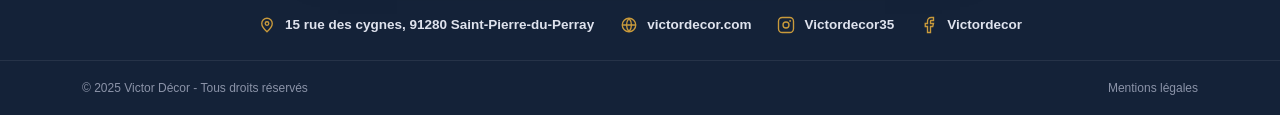
==== commit 08dca6b5: "Rename index (2).html to index.html" ====
--- a/index.html
+++ b/index.html
@@ -93,7 +93,7 @@
 .card:hover{box-shadow:0 18px 40px rgba(20,34,56,0.14);transform:translateY(-4px);}
 .card-img{height:180px;overflow:hidden;position:relative;}
 .card-img img{width:100%;height:100%;object-fit:cover;}
-.card-icon{width:52px;height:52px;background:var(--navy);border-radius:50%;display:flex;align-items:center;justify-content:center;position:absolute;left:50%;bottom:-26px;transform:translateX(-50%);border:4px solid #fff;}
+.card-icon{width:52px;height:52px;background:var(--navy);border-radius:50%;display:flex;align-items:center;justify-content:center;position:absolute;left:50%;top:154px;transform:translateX(-50%);border:4px solid #fff;z-index:2;}
 .card-icon svg{width:22px;height:22px;color:var(--gold);}
 .card-body{padding:40px 18px 26px;}
 .card-body h3{font-size:14.5px;color:var(--navy);font-weight:700;letter-spacing:0.4px;margin-bottom:10px;text-transform:uppercase;}
@@ -244,6 +244,7 @@
       <ul>
         <li><a href="index.html" class="active">Accueil</a></li>
         <li><a href="peinture-interieure.html">Intérieur</a></li>
+        <li><a href="peinture-decorative.html">Peinture décorative</a></li>
         <li><a href="peinture-exterieure.html">Extérieur</a></li>
         <li><a href="renovation.html">Rénovation</a></li>
         <li><a href="degats-des-eaux.html">Dégâts des eaux</a></li>
@@ -276,7 +277,7 @@
     <div class="eyebrow center" style="justify-content:center;margin:0 auto 14px;">Nos services</div>
     <h2 style="text-align:center;">Des solutions adaptées à tous vos projets</h2>
     <div class="underline center"></div>
-    <div class="cards" style="grid-template-columns:repeat(5,1fr);">
+    <div class="cards" style="grid-template-columns:repeat(3,1fr);">
       <a href="peinture-interieure.html" class="card-link">
         <div class="card">
           <div class="card-img"><img src="[data-uri]" alt="Peinture intérieure"></div>
@@ -324,6 +325,16 @@
           <div class="card-body">
             <h3>Dégâts des eaux</h3>
             <p>Diagnostic et traitement durable des désordres.</p>
+          </div>
+        </div>
+      </a>
+      <a href="peinture-decorative.html" class="card-link">
+        <div class="card">
+          <div class="card-img"><img src="[data-uri]" alt="Peinture décorative et murs d'accent"></div>
+          <div class="card-icon"><svg viewBox="0 0 24 24" fill="none" stroke="currentColor" stroke-width="1.8"><path d="M12 19l7-7 3 3-7 7-3-3z"/><path d="M18 13l-1.5-7.5L2 2l3.5 14.5L13 18l5-5z"/><path d="M2 2l7.586 7.586"/><circle cx="11" cy="11" r="2"/></svg></div>
+          <div class="card-body">
+            <h3>Peinture décorative</h3>
+            <p>Murs d'accent et finitions sur mesure.</p>
           </div>
         </div>
       </a>
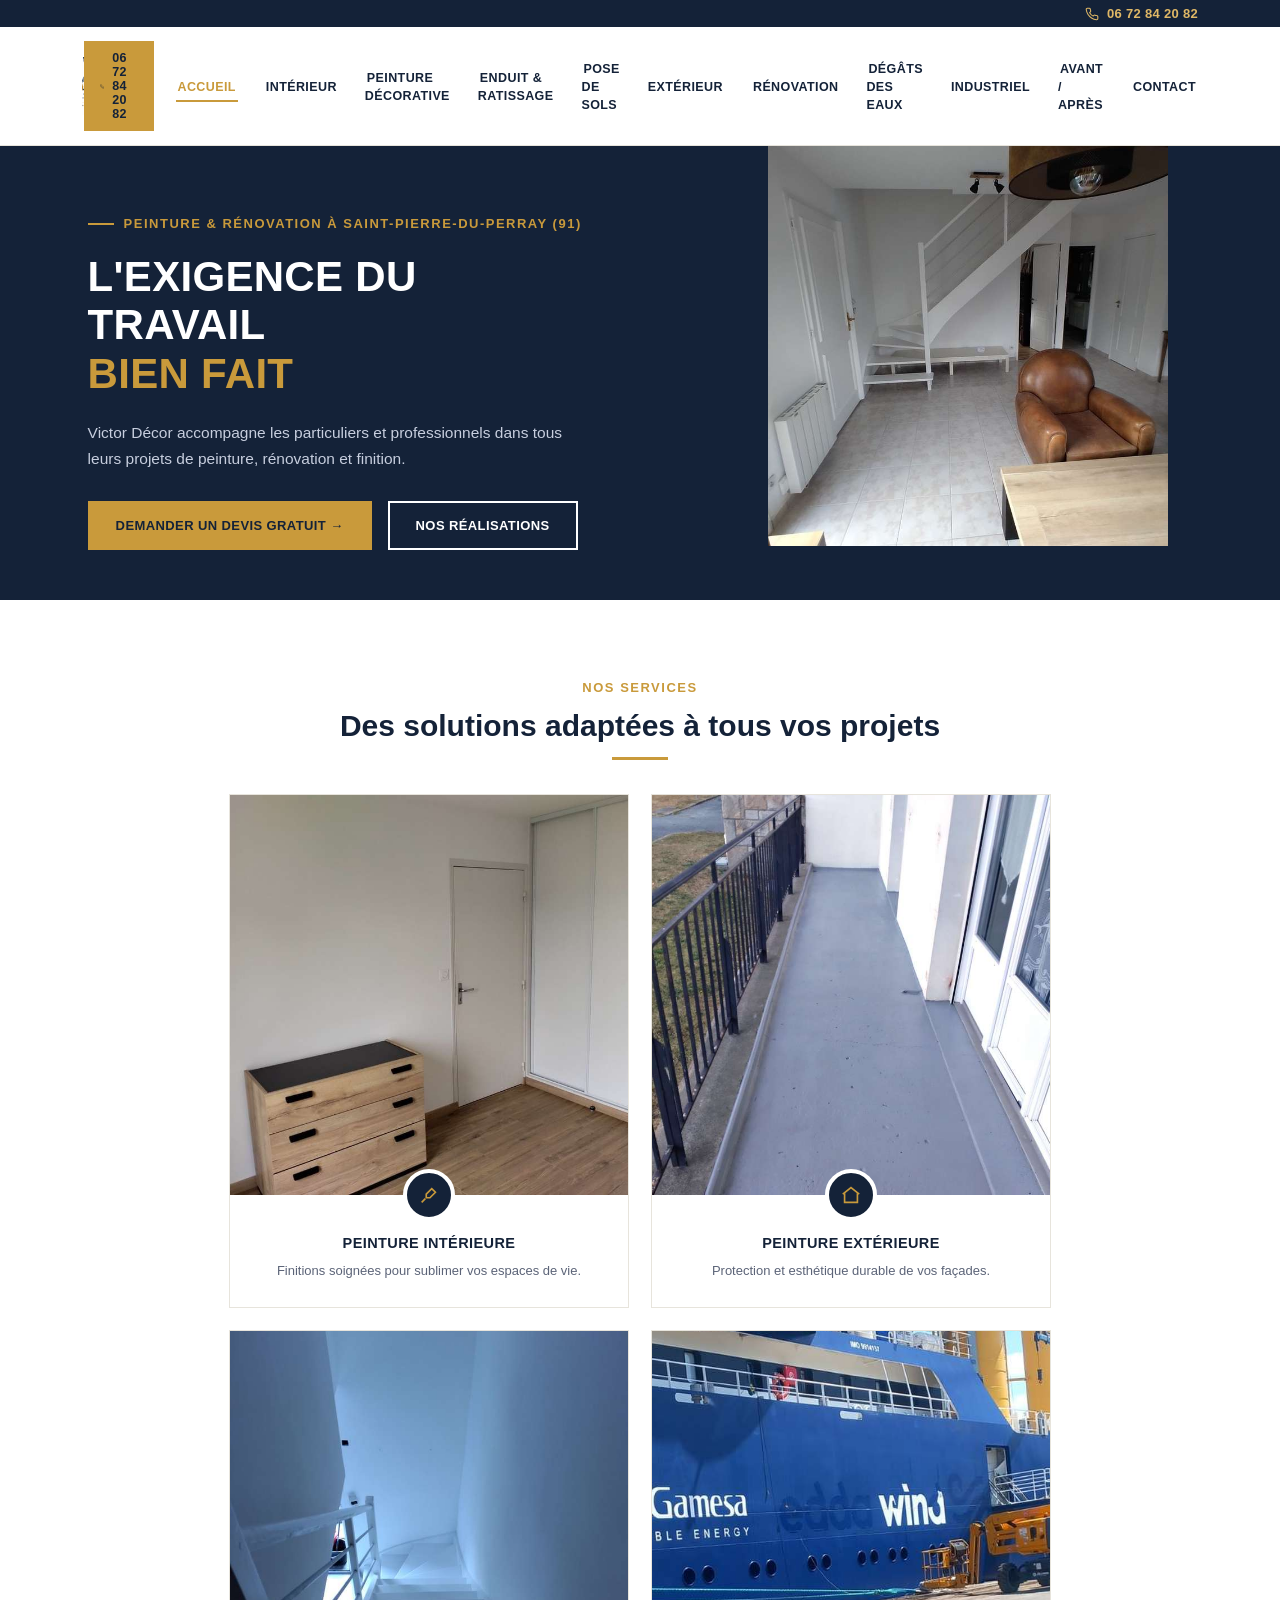
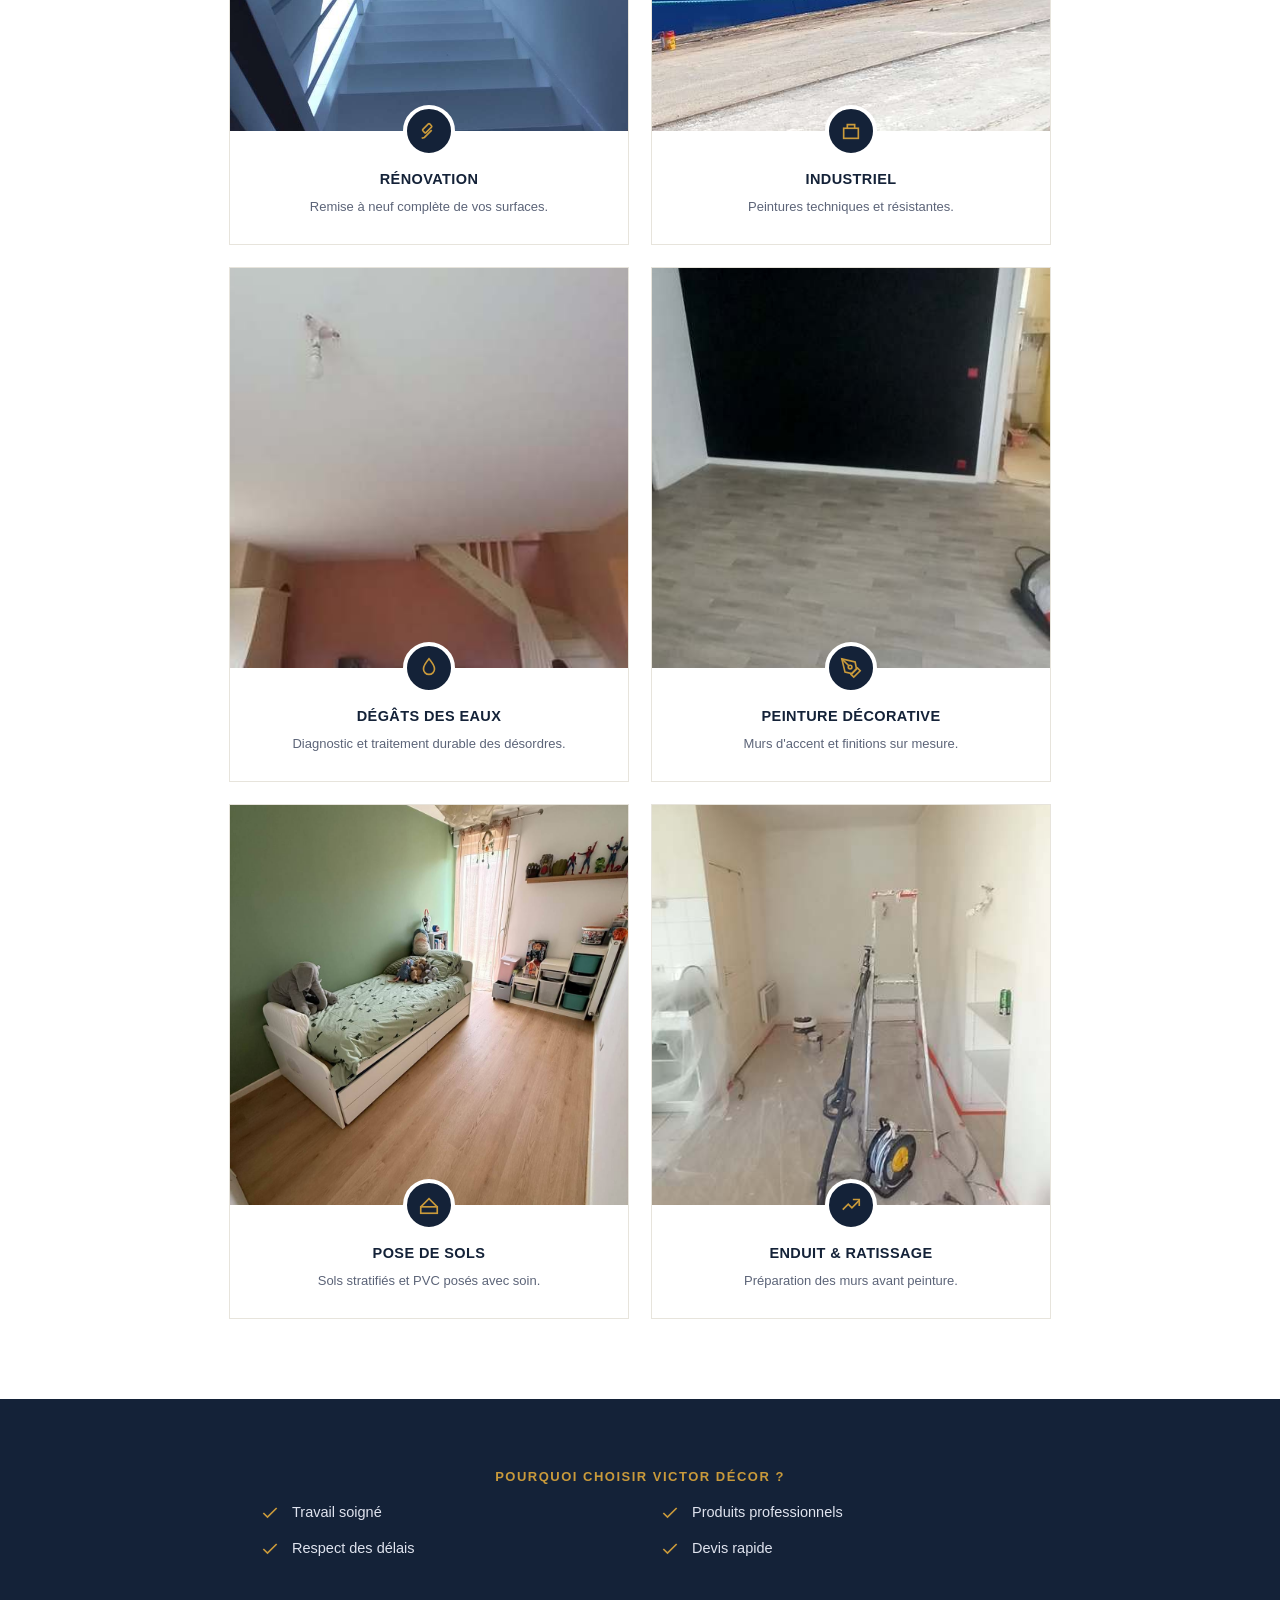
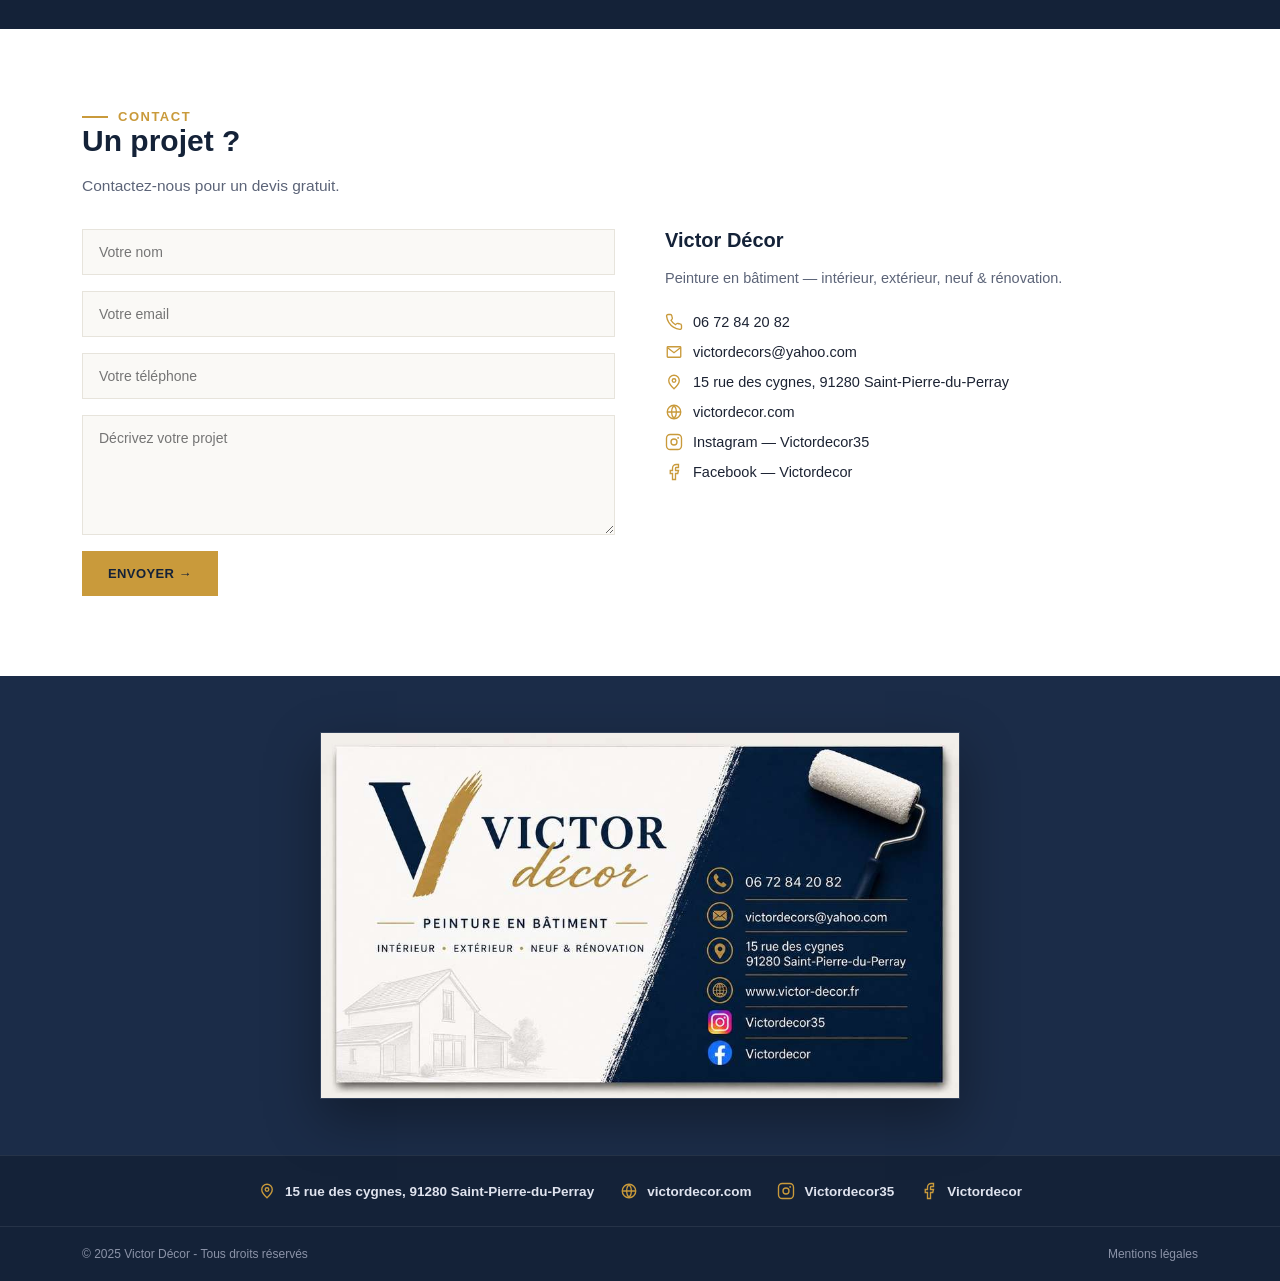
==== commit c91e20e8: "Add files via upload" ====
--- a/index.html
+++ b/index.html
@@ -61,14 +61,14 @@
 .page-hero p{color:#c7cede;font-size:15.5px;max-width:620px;line-height:1.7;}
 
 /* HOME HERO */
-.hero{display:grid;grid-template-columns:1.05fr 1fr;background:var(--navy);min-height:540px;}
+.hero{display:grid;grid-template-columns:1.05fr 1fr;background:var(--navy);min-height:400px;}
 .hero-content{padding:70px 60px 50px 32px;max-width:600px;margin-left:auto;display:flex;flex-direction:column;justify-content:center;gap:22px;}
 .hero h1{font-size:42px;line-height:1.15;font-weight:800;color:#fff;letter-spacing:0.3px;}
 .hero h1 span{color:var(--gold);}
 .hero p{color:#c7cede;font-size:15.5px;line-height:1.7;max-width:520px;}
 .hero-ctas{display:flex;gap:16px;flex-wrap:wrap;margin-top:6px;}
 .hero-image{background-size:cover;background-position:center;}
-.hero-image img{width:100%;height:100%;object-fit:cover;}
+.hero-image img{width:400px;height:400px;object-fit:cover;margin:0 auto;display:block;}
 
 /* BUTTONS */
 .btn{font-weight:600;font-size:13px;letter-spacing:0.4px;text-transform:uppercase;padding:15px 26px;display:inline-flex;align-items:center;gap:10px;cursor:pointer;border:2px solid transparent;transition:.2s;}
@@ -88,12 +88,12 @@
 .lede{color:var(--gray);font-size:15.5px;line-height:1.75;max-width:760px;margin-bottom:10px;}
 
 /* SERVICE CARDS (home) */
-.cards{display:grid;grid-template-columns:repeat(4,1fr);gap:22px;}
-.card{position:relative;border:1px solid var(--line);overflow:hidden;text-align:center;transition:.25s;}
+.cards{display:flex;flex-wrap:wrap;gap:22px;justify-content:center;}
+.card{position:relative;border:1px solid var(--line);overflow:hidden;text-align:center;transition:.25s;width:400px;}
 .card:hover{box-shadow:0 18px 40px rgba(20,34,56,0.14);transform:translateY(-4px);}
-.card-img{height:180px;overflow:hidden;position:relative;}
-.card-img img{width:100%;height:100%;object-fit:cover;}
-.card-icon{width:52px;height:52px;background:var(--navy);border-radius:50%;display:flex;align-items:center;justify-content:center;position:absolute;left:50%;top:154px;transform:translateX(-50%);border:4px solid #fff;z-index:2;}
+.card-img{height:400px;width:400px;overflow:hidden;position:relative;}
+.card-img img{width:400px;height:400px;object-fit:cover;}
+.card-icon{width:52px;height:52px;background:var(--navy);border-radius:50%;display:flex;align-items:center;justify-content:center;position:absolute;left:50%;top:374px;transform:translateX(-50%);border:4px solid #fff;z-index:2;}
 .card-icon svg{width:22px;height:22px;color:var(--gold);}
 .card-body{padding:40px 18px 26px;}
 .card-body h3{font-size:14.5px;color:var(--navy);font-weight:700;letter-spacing:0.4px;margin-bottom:10px;text-transform:uppercase;}
@@ -124,15 +124,15 @@
 .why-item p{color:#b9c0d4;font-size:13px;line-height:1.6;}
 
 /* IMAGE GALLERY PAIR (interior page) */
-.gallery{display:grid;grid-template-columns:repeat(2,1fr);gap:24px;}
-.gallery figure{margin:0;}
-.gallery img{width:100%;height:280px;object-fit:cover;}
+.gallery{display:flex;flex-wrap:wrap;gap:24px;justify-content:center;}
+.gallery figure{margin:0;width:400px;}
+.gallery img{width:400px;height:400px;object-fit:cover;}
 .gallery figcaption{margin-top:10px;font-size:13px;color:var(--gray);font-style:italic;}
 
 /* BEFORE / AFTER */
-.ba-pair{display:grid;grid-template-columns:repeat(2,1fr);gap:18px;margin-bottom:44px;}
-.ba-pair figure{margin:0;position:relative;}
-.ba-pair img{width:100%;height:300px;object-fit:cover;}
+.ba-pair{display:flex;flex-wrap:wrap;gap:18px;margin-bottom:44px;justify-content:center;}
+.ba-pair figure{margin:0;position:relative;width:400px;}
+.ba-pair img{width:400px;height:400px;object-fit:cover;}
 .ba-tag{position:absolute;top:14px;left:14px;background:var(--navy);color:var(--gold);font-size:11px;font-weight:700;letter-spacing:1px;text-transform:uppercase;padding:6px 14px;}
 .ba-tag.after{background:var(--gold);color:var(--navy);}
 
@@ -195,12 +195,9 @@
   .header-call-btn{display:none;}
   .hero{grid-template-columns:1fr;}
   .hero-content{margin:0;max-width:none;padding:50px 24px;}
-  .hero-image{height:300px;}
-  .cards{grid-template-columns:repeat(2,1fr);}
+  .hero-image{height:400px;}
   .why-grid{grid-template-columns:repeat(2,1fr);}
   .tiles{grid-template-columns:repeat(2,1fr);}
-  .gallery{grid-template-columns:1fr;}
-  .ba-pair{grid-template-columns:1fr;}
   .checklist{grid-template-columns:1fr;}
   .contact-form{grid-template-columns:1fr;}
   .cta-inner{flex-direction:column;align-items:flex-start;}
@@ -209,7 +206,6 @@
   .wrap{padding:0 20px;}
   .header-inner{padding:14px 20px;}
   .hero h1, .page-hero h1{font-size:30px;}
-  .cards{grid-template-columns:1fr;}
   .why-grid{grid-template-columns:1fr;}
   .tiles{grid-template-columns:1fr;}
   .footer-inner{flex-direction:column;gap:8px;text-align:center;}
@@ -245,6 +241,8 @@
         <li><a href="index.html" class="active">Accueil</a></li>
         <li><a href="peinture-interieure.html">Intérieur</a></li>
         <li><a href="peinture-decorative.html">Peinture décorative</a></li>
+        <li><a href="enduit-ratissage.html">Enduit &amp; ratissage</a></li>
+        <li><a href="pose-de-sol.html">Pose de sols</a></li>
         <li><a href="peinture-exterieure.html">Extérieur</a></li>
         <li><a href="renovation.html">Rénovation</a></li>
         <li><a href="degats-des-eaux.html">Dégâts des eaux</a></li>
@@ -277,7 +275,7 @@
     <div class="eyebrow center" style="justify-content:center;margin:0 auto 14px;">Nos services</div>
     <h2 style="text-align:center;">Des solutions adaptées à tous vos projets</h2>
     <div class="underline center"></div>
-    <div class="cards" style="grid-template-columns:repeat(3,1fr);">
+    <div class="cards" style="grid-template-columns:repeat(4,1fr);">
       <a href="peinture-interieure.html" class="card-link">
         <div class="card">
           <div class="card-img"><img src="[data-uri]" alt="Peinture intérieure"></div>
@@ -335,6 +333,26 @@
           <div class="card-body">
             <h3>Peinture décorative</h3>
             <p>Murs d'accent et finitions sur mesure.</p>
+          </div>
+        </div>
+      </a>
+      <a href="pose-de-sol.html" class="card-link">
+        <div class="card">
+          <div class="card-img"><img src="[data-uri]" alt="Pose de sols"></div>
+          <div class="card-icon"><svg viewBox="0 0 24 24" fill="none" stroke="currentColor" stroke-width="1.8"><rect x="3" y="14" width="18" height="7"/><path d="M3 14l9-9 9 9"/></svg></div>
+          <div class="card-body">
+            <h3>Pose de sols</h3>
+            <p>Sols stratifiés et PVC posés avec soin.</p>
+          </div>
+        </div>
+      </a>
+      <a href="enduit-ratissage.html" class="card-link">
+        <div class="card">
+          <div class="card-img"><img src="[data-uri]" alt="Enduit et ratissage"></div>
+          <div class="card-icon"><svg viewBox="0 0 24 24" fill="none" stroke="currentColor" stroke-width="1.8"><path d="M3 17l6-6 4 4 8-8"/><path d="M14 6h7v7"/></svg></div>
+          <div class="card-body">
+            <h3>Enduit &amp; ratissage</h3>
+            <p>Préparation des murs avant peinture.</p>
           </div>
         </div>
       </a>
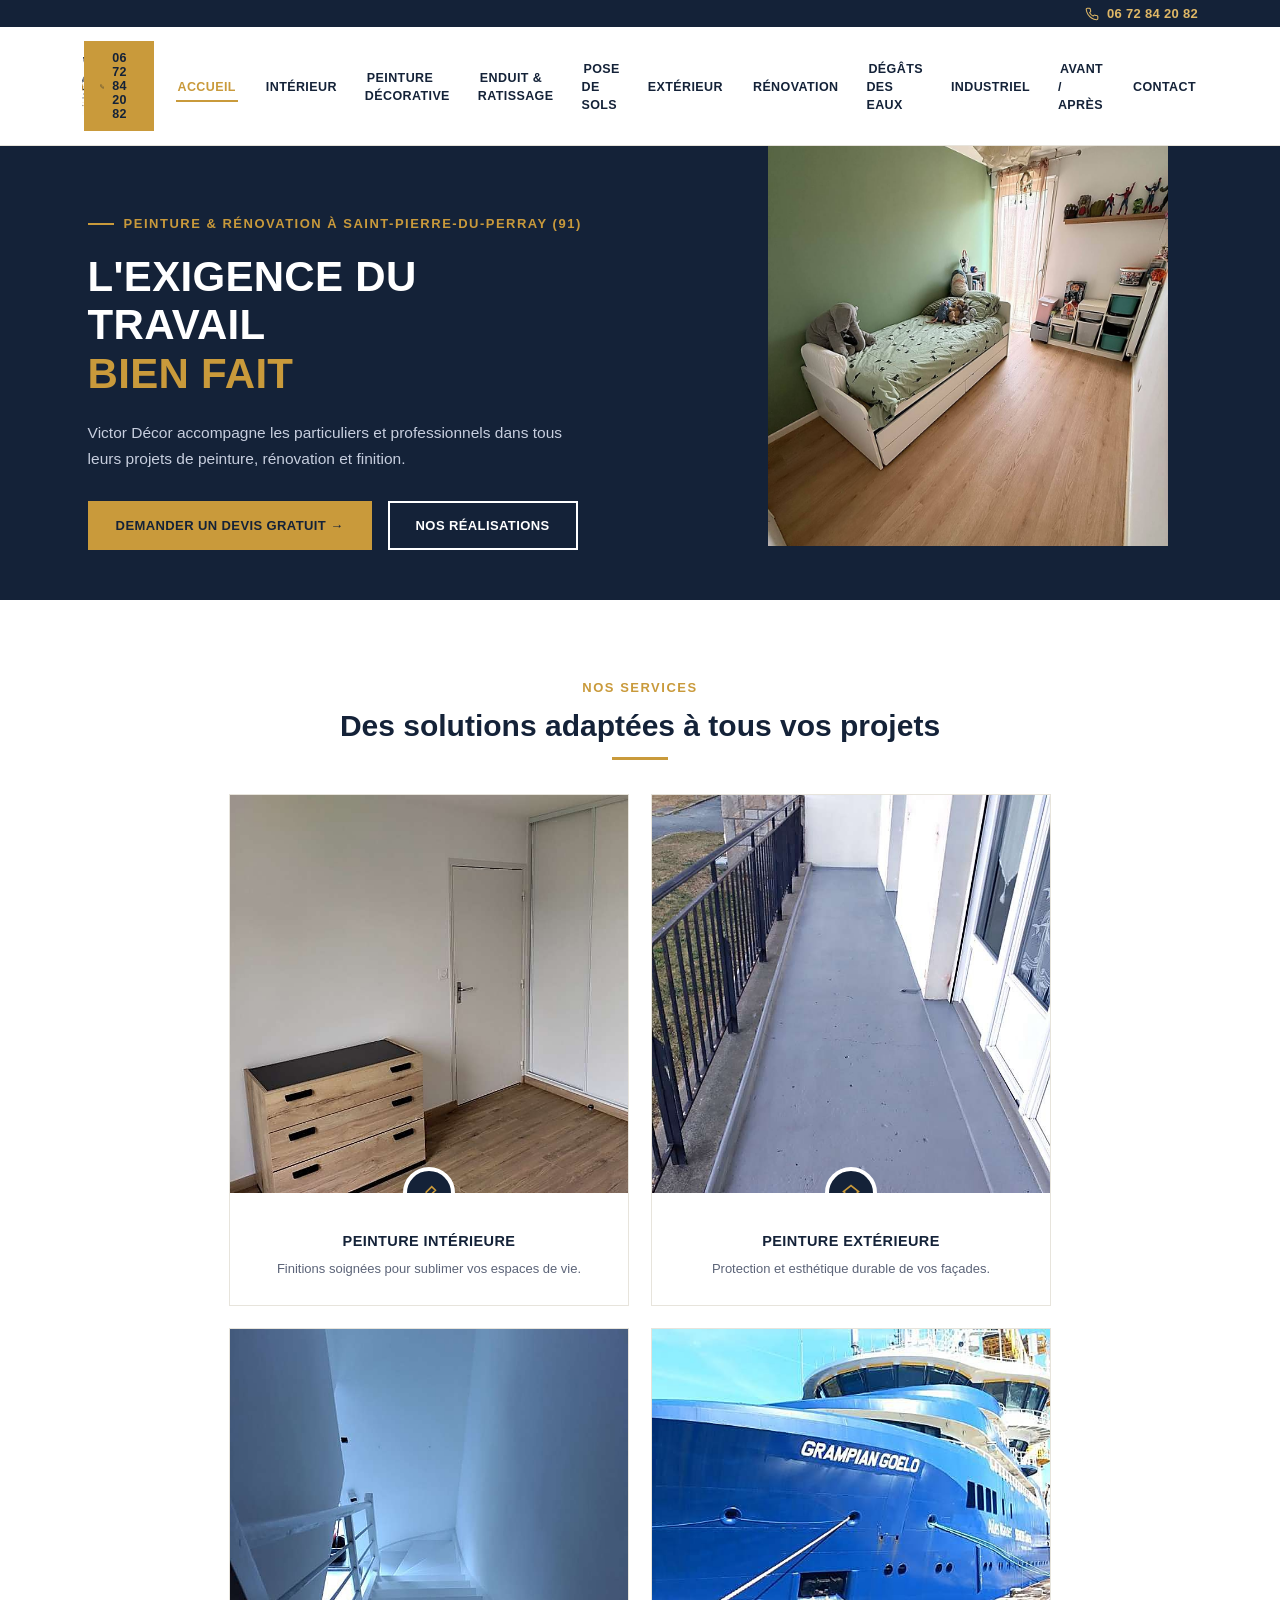
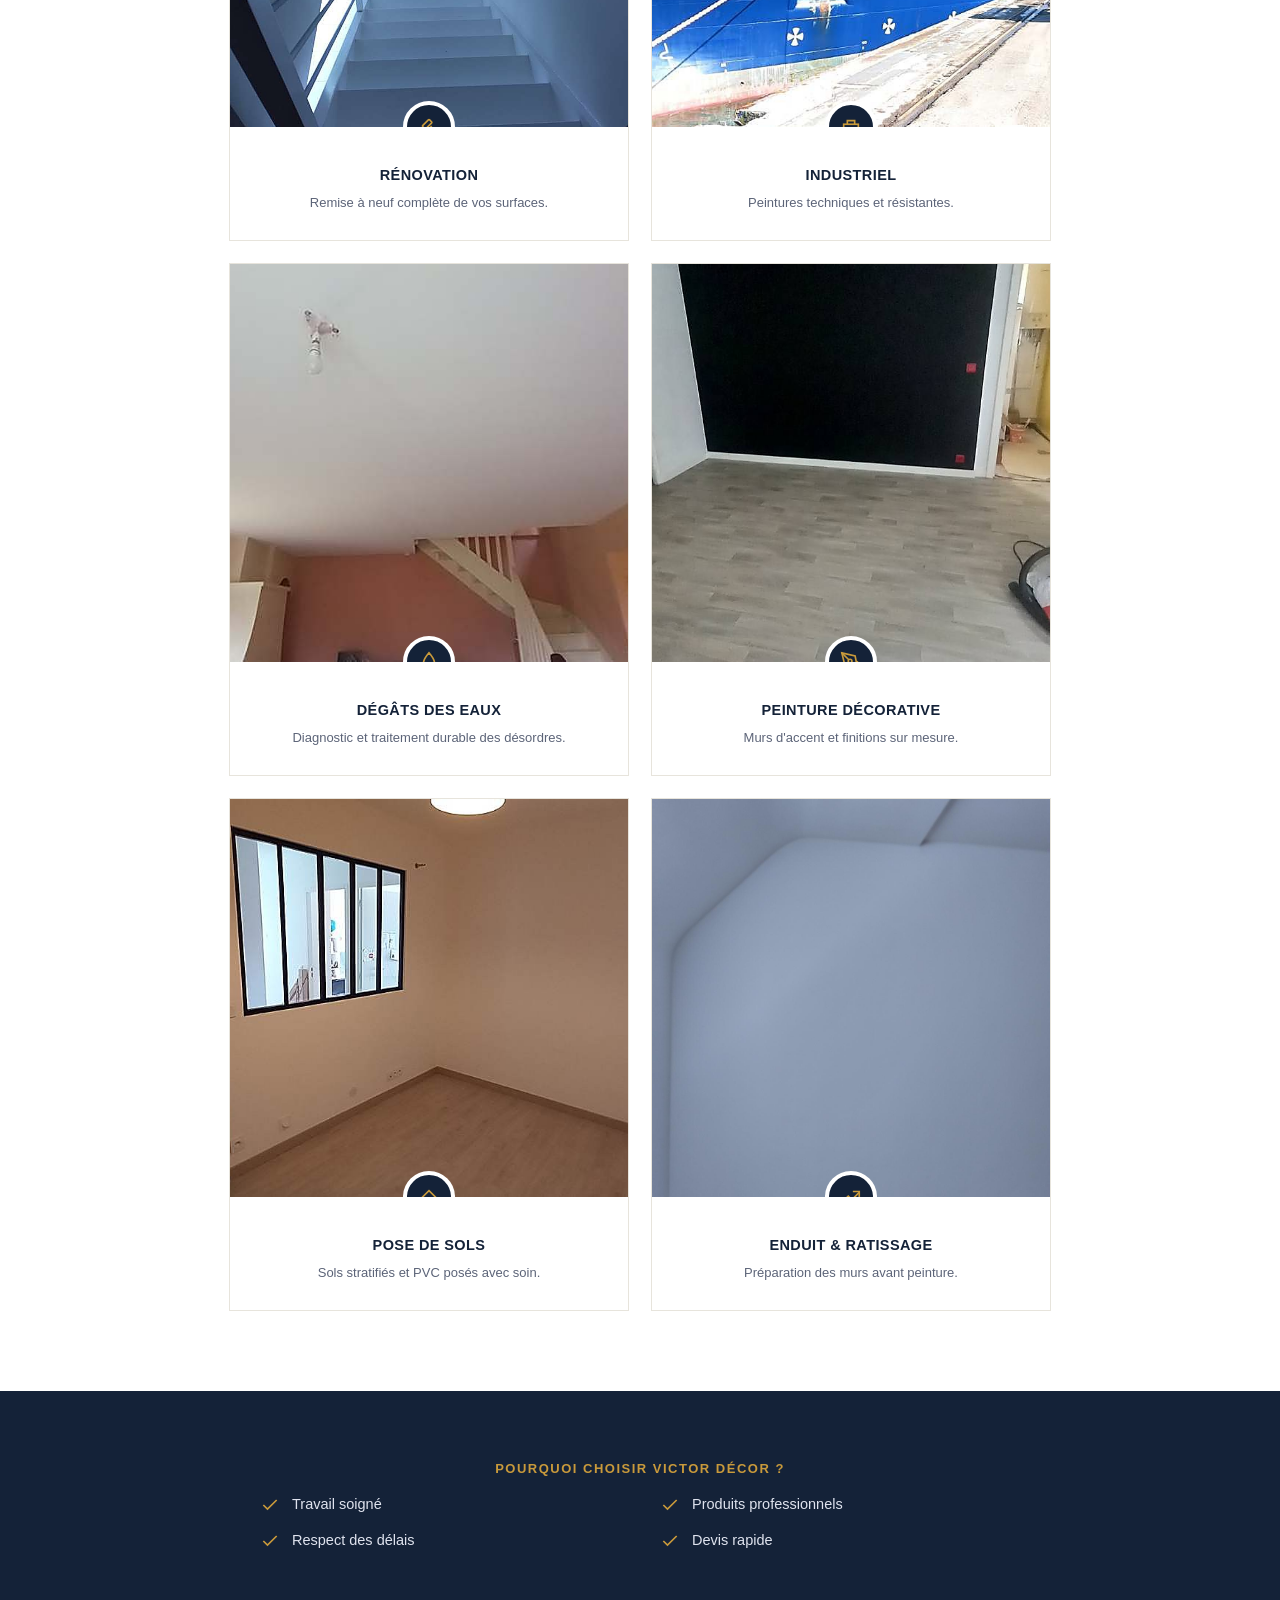
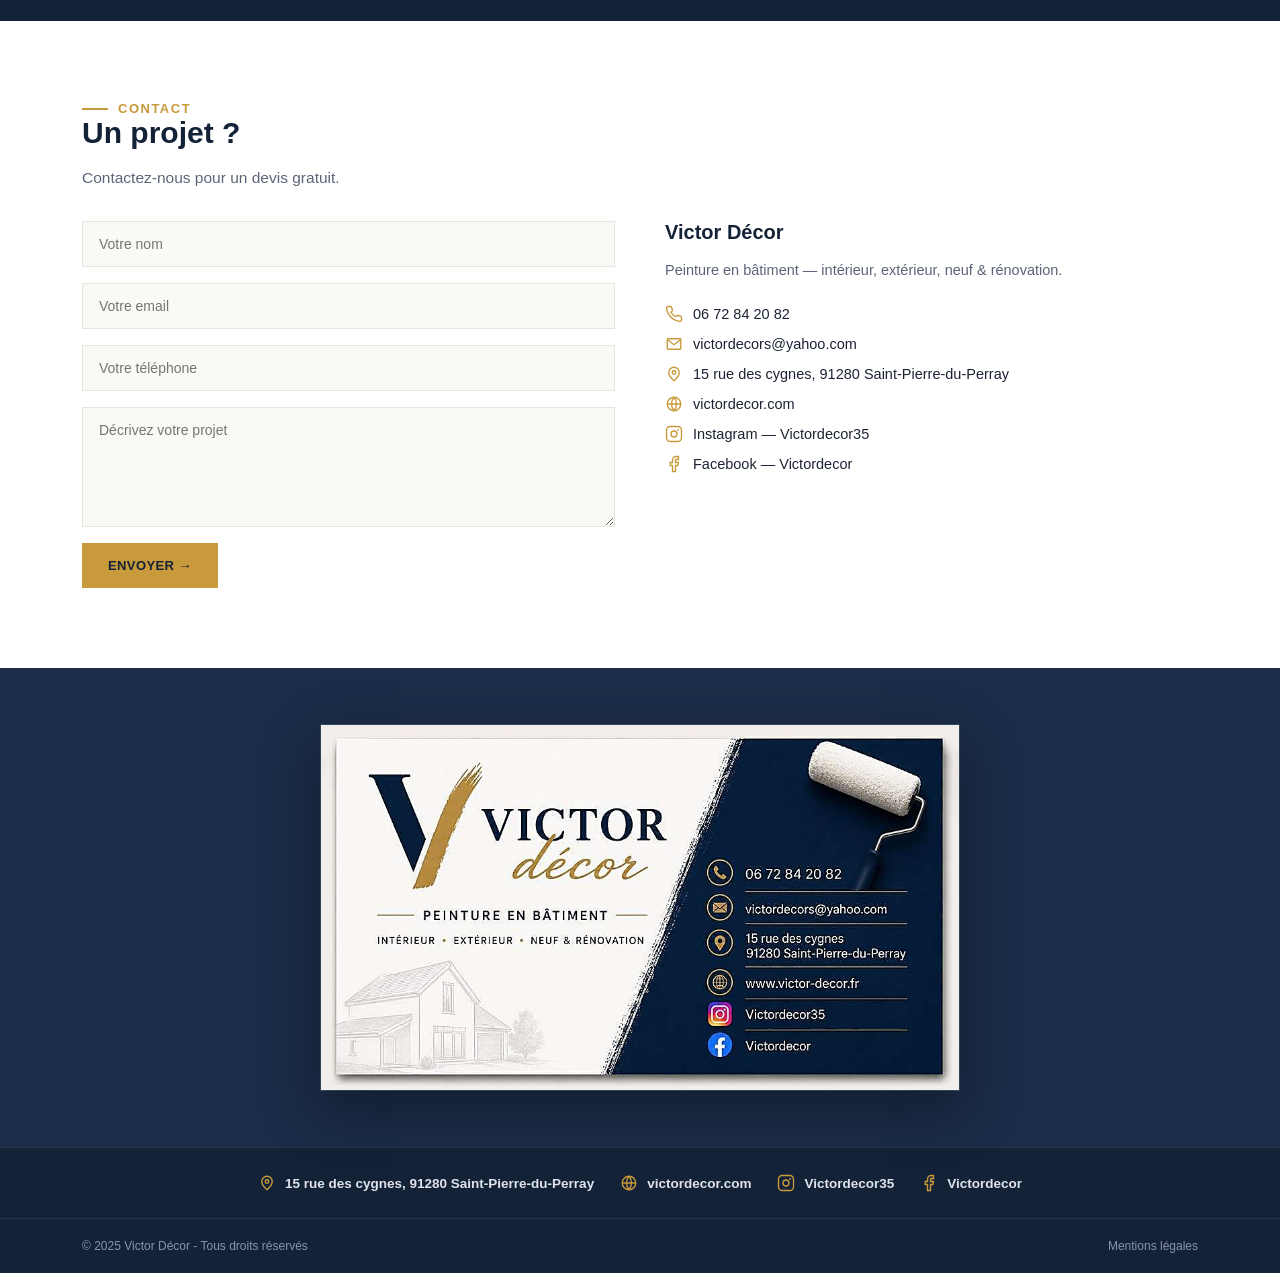
==== commit eb5754fe: "Add files via upload" ====
--- a/index.html
+++ b/index.html
@@ -68,7 +68,7 @@
 .hero p{color:#c7cede;font-size:15.5px;line-height:1.7;max-width:520px;}
 .hero-ctas{display:flex;gap:16px;flex-wrap:wrap;margin-top:6px;}
 .hero-image{background-size:cover;background-position:center;}
-.hero-image img{width:400px;height:400px;object-fit:cover;margin:0 auto;display:block;}
+.hero-image img{width:100%;aspect-ratio:1/1;object-fit:cover;display:block;max-width:400px;margin:0 auto;}
 
 /* BUTTONS */
 .btn{font-weight:600;font-size:13px;letter-spacing:0.4px;text-transform:uppercase;padding:15px 26px;display:inline-flex;align-items:center;gap:10px;cursor:pointer;border:2px solid transparent;transition:.2s;}
@@ -89,11 +89,11 @@
 
 /* SERVICE CARDS (home) */
 .cards{display:flex;flex-wrap:wrap;gap:22px;justify-content:center;}
-.card{position:relative;border:1px solid var(--line);overflow:hidden;text-align:center;transition:.25s;width:400px;}
+.card{position:relative;border:1px solid var(--line);overflow:hidden;text-align:center;transition:.25s;width:100%;max-width:400px;}
 .card:hover{box-shadow:0 18px 40px rgba(20,34,56,0.14);transform:translateY(-4px);}
-.card-img{height:400px;width:400px;overflow:hidden;position:relative;}
-.card-img img{width:400px;height:400px;object-fit:cover;}
-.card-icon{width:52px;height:52px;background:var(--navy);border-radius:50%;display:flex;align-items:center;justify-content:center;position:absolute;left:50%;top:374px;transform:translateX(-50%);border:4px solid #fff;z-index:2;}
+.card-img{width:100%;aspect-ratio:1/1;overflow:hidden;position:relative;}
+.card-img img{width:100%;aspect-ratio:1/1;object-fit:cover;display:block;}
+.card-icon{width:52px;height:52px;background:var(--navy);border-radius:50%;display:flex;align-items:center;justify-content:center;position:absolute;left:50%;bottom:-26px;transform:translateX(-50%);border:4px solid #fff;z-index:2;}
 .card-icon svg{width:22px;height:22px;color:var(--gold);}
 .card-body{padding:40px 18px 26px;}
 .card-body h3{font-size:14.5px;color:var(--navy);font-weight:700;letter-spacing:0.4px;margin-bottom:10px;text-transform:uppercase;}
@@ -125,14 +125,14 @@
 
 /* IMAGE GALLERY PAIR (interior page) */
 .gallery{display:flex;flex-wrap:wrap;gap:24px;justify-content:center;}
-.gallery figure{margin:0;width:400px;}
-.gallery img{width:400px;height:400px;object-fit:cover;}
+.gallery figure{margin:0;width:100%;max-width:400px;}
+.gallery img{width:100%;aspect-ratio:1/1;object-fit:cover;display:block;}
 .gallery figcaption{margin-top:10px;font-size:13px;color:var(--gray);font-style:italic;}
 
 /* BEFORE / AFTER */
 .ba-pair{display:flex;flex-wrap:wrap;gap:18px;margin-bottom:44px;justify-content:center;}
-.ba-pair figure{margin:0;position:relative;width:400px;}
-.ba-pair img{width:400px;height:400px;object-fit:cover;}
+.ba-pair figure{margin:0;position:relative;width:100%;max-width:400px;}
+.ba-pair img{width:100%;aspect-ratio:1/1;object-fit:cover;display:block;}
 .ba-tag{position:absolute;top:14px;left:14px;background:var(--navy);color:var(--gold);font-size:11px;font-weight:700;letter-spacing:1px;text-transform:uppercase;padding:6px 14px;}
 .ba-tag.after{background:var(--gold);color:var(--navy);}
 
@@ -226,7 +226,7 @@
 <header>
   <div class="header-inner">
     <a href="index.html" class="brand">
-      <img src="[data-uri]" alt="Victor Décor - Peinture en bâtiment" class="brand-logo">
+      <img src="[data-uri]" alt="Victor Décor - Peinture en bâtiment" class="brand-logo">
     </a>
     <div class="header-right">
     <a href="tel:0672842082" class="header-call-btn">
@@ -266,7 +266,7 @@
     </div>
   </div>
   <div class="hero-image">
-    <img src="[data-uri]